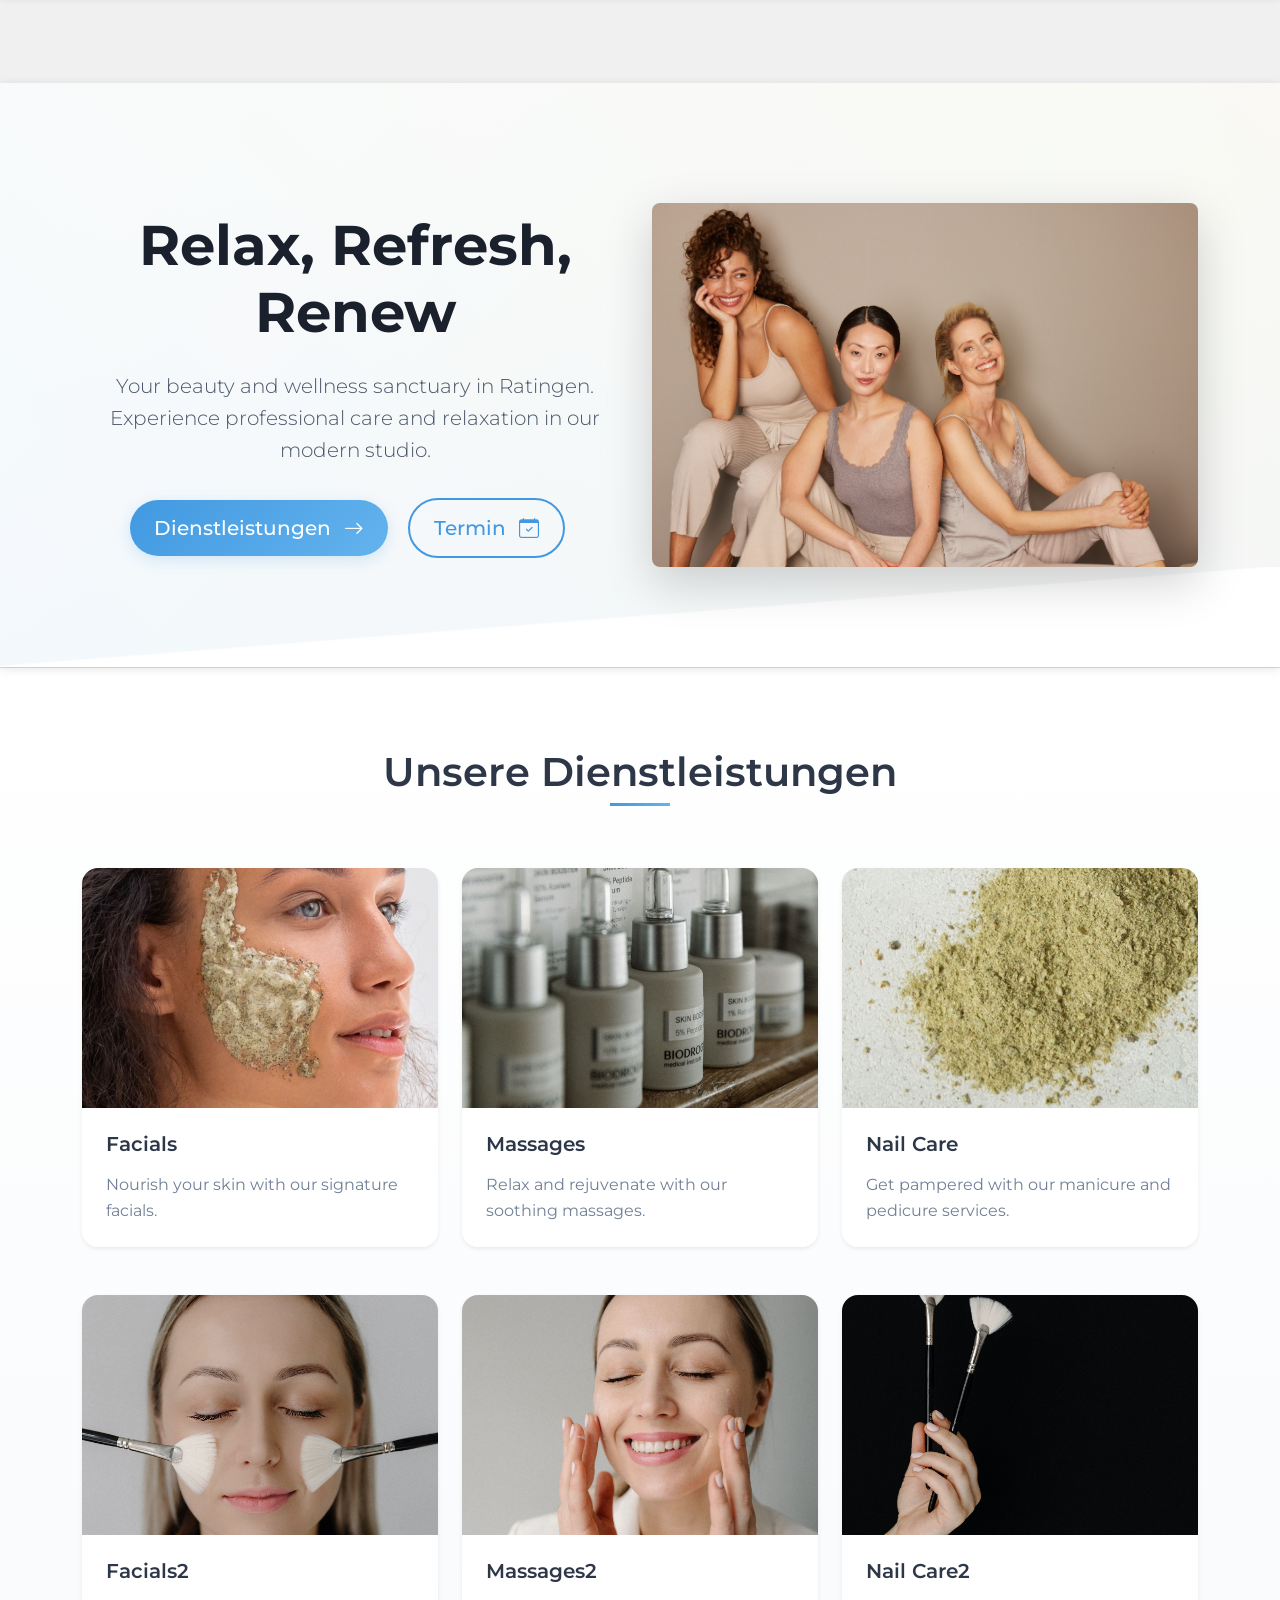
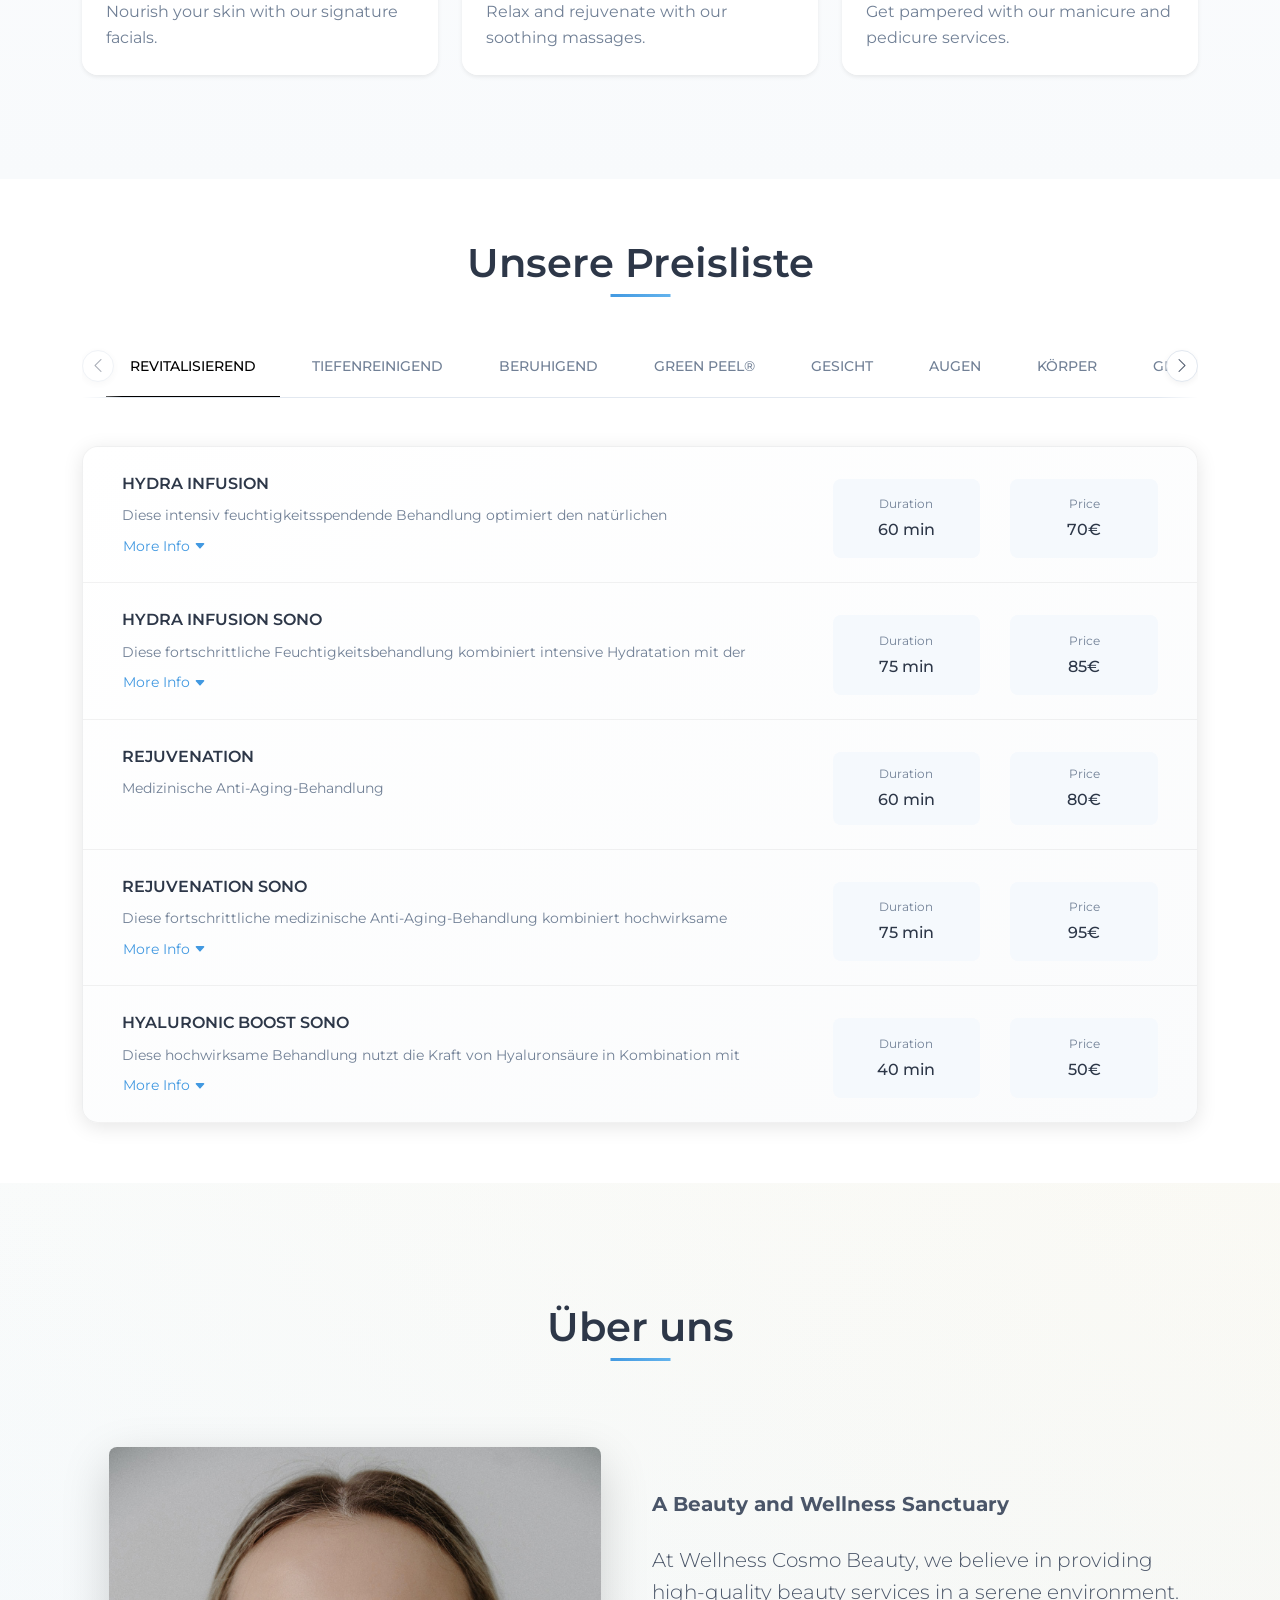
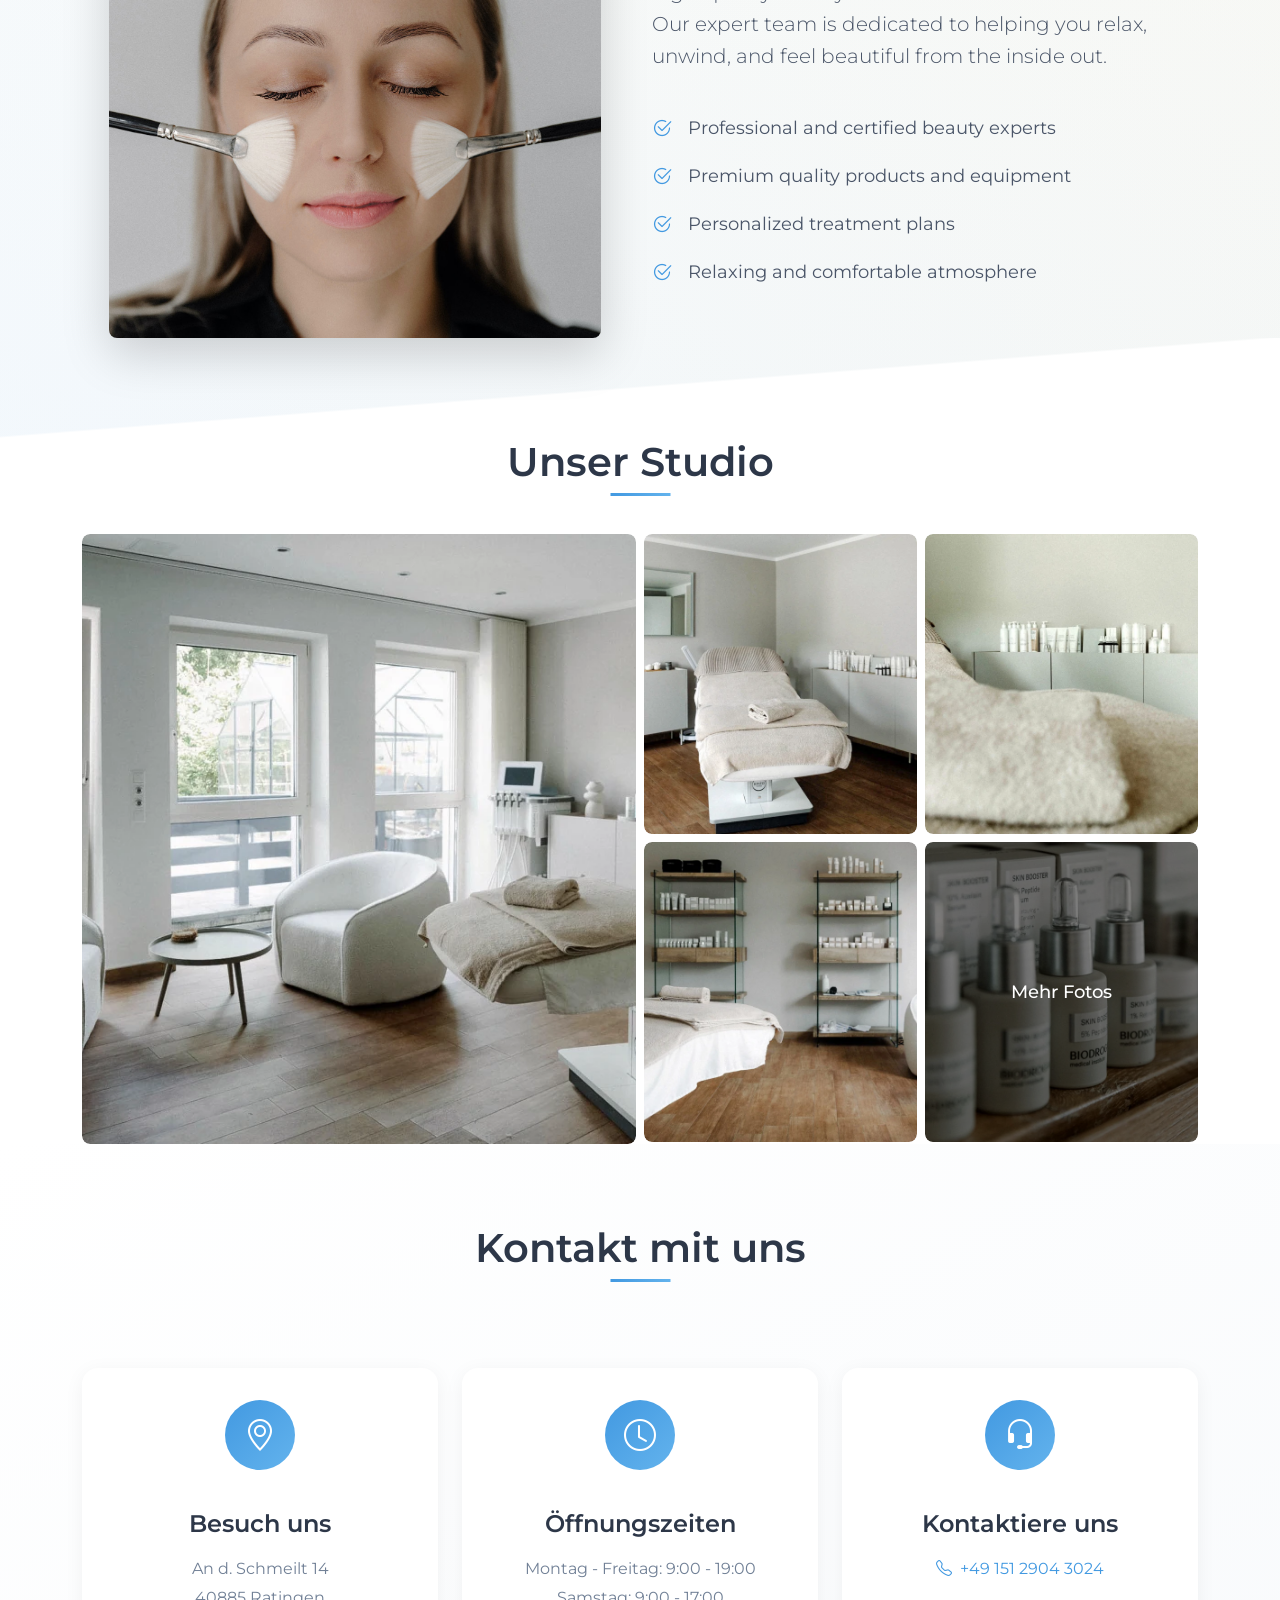
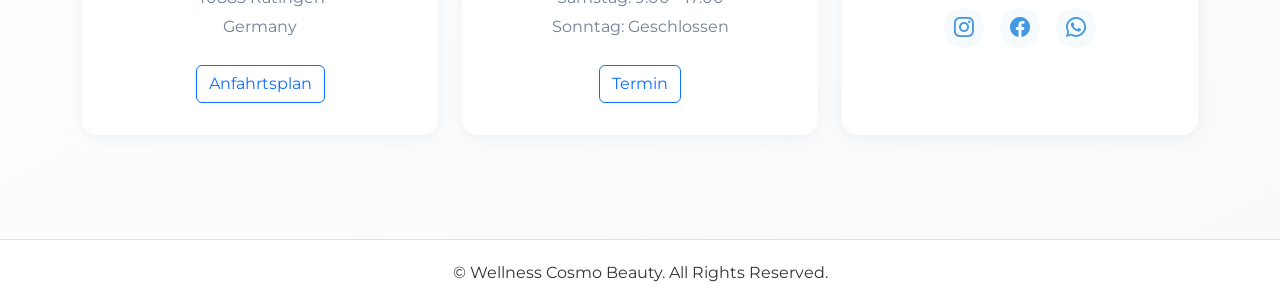
==== index.html @ b081fb8c "German translation" ====
<!DOCTYPE html>
<html lang="en">
  <head>
    <meta charset="UTF-8" />
    <meta name="viewport" content="width=device-width, initial-scale=1.0" />
    <meta http-equiv="X-UA-Compatible" content="IE=edge" />
    <title>Beauty Studio</title>
    <!-- Bootstrap CSS -->
    <link
      href="https://cdn.jsdelivr.net/npm/bootstrap@5.3.0-alpha3/dist/css/bootstrap.min.css"
      rel="stylesheet"
    />
    <!-- Google Font (Montserrat) - Fix the URL encoding -->
    <link
      href="https://fonts.googleapis.com/css2?family=Montserrat:wght@400;600&display=swap"
      rel="stylesheet"
    />
    <!-- Custom Styles -->
    <link rel="stylesheet" href="css/styles.css" />
    <meta
      name="description"
      content="Your beauty and wellness sanctuary in Ratingen. Professional beauty services including facials, massages, and nail care."
    />
    <meta
      name="keywords"
      content="beauty salon, spa, wellness, Ratingen, facial treatments, massage"
    />
    <meta property="og:title" content="Wellness Cosmo Beauty" />
    <meta
      property="og:description"
      content="Your beauty and wellness sanctuary in Ratingen"
    />
    <meta property="og:image" content="images/IMG_6305.JPG" />
    <script type="application/ld+json">
      {
        "@context": "https://schema.org",
        "@type": "BeautySalon",
        "name": "Wellness Cosmo Beauty",
        "image": "images/IMG_6305.JPG",
        "address": {
          "@type": "PostalAddress",
          "streetAddress": "An d. Schmeilt 14",
          "addressLocality": "Ratingen",
          "postalCode": "40885",
          "addressCountry": "DE"
        },
        "openingHours": "Mo-Fr 09:00-19:00",
        "telephone": "+4915129043024"
      }
    </script>
    <link
      rel="stylesheet"
      href="https://cdn.jsdelivr.net/npm/bootstrap-icons@1.7.2/font/bootstrap-icons.css"
    />
    <!-- Add preload for critical resources -->
    <link
      rel="preload"
      href="https://fonts.googleapis.com/css2?family=Montserrat:wght@400;600&display=swap"
      as="style"
    />
    <link rel="preload" href="images/IMG_6305.JPG" as="image" />
    <!-- Add more comprehensive meta tags -->
    <meta name="robots" content="index, follow" />
    <meta name="author" content="Wellness Cosmo Beauty" />
    <link rel="canonical" href="https://your-domain.com" />
  </head>
  <body>
    <!-- Navbar -->
    <nav
      class="navbar navbar-expand-lg navbar-light bg-light"
      role="navigation"
      aria-label="Main navigation"
    >
      <!-- Add skip link for keyboard users -->
      <a href="#main-content" class="visually-hidden-focusable">
        Skip to main content
      </a>
      <div class="container">
        <a class="navbar-brand" href="#">
          <img
            src="images/IMG_6305.JPG"
            alt="cosmo-beauty-logo"
            class="img-fluid"
            style="height: 50px; object-fit: contain"
          />
        </a>
        <button
          class="navbar-toggler"
          type="button"
          data-bs-toggle="collapse"
          data-bs-target="#navbarNav"
          aria-controls="navbarNav"
          aria-expanded="false"
          aria-label="Toggle navigation"
        >
          <span class="navbar-toggler-icon"></span>
        </button>
        <div class="collapse navbar-collapse" id="navbarNav">
          <ul class="navbar-nav ms-auto">
            <li class="nav-item">
              <a class="nav-link" href="#services">Dienstleistungen</a>
            </li>
            <li class="nav-item">
              <a class="nav-link" href="#pricelist">Preisliste</a>
            </li>
            <li class="nav-item">
              <a class="nav-link" href="#about">Über uns</a>
            </li>
            <li class="nav-item">
              <a class="nav-link" href="#contact">Kontakt</a>
            </li>
            <li class="nav-item">
              <a
                class="nav-link btn btn-primary text-white px-3 ms-2"
                href="https://www.planity.com/de-DE/wellness-cosmo-beauty-40885-ratingen"
                target="_blank"
                rel="noopener noreferrer"
              >
                Termin vereinbaren
              </a>
            </li>
          </ul>
        </div>
      </div>
    </nav>

    <!-- Hero Section -->
    <header class="hero-section">
      <div class="container">
        <div class="row align-items-center">
          <div class="col-lg-6 hero-content">
            <h1 class="display-4 fw-bold mb-4">Relax, Refresh, Renew</h1>
            <p class="lead mb-4">
              Your beauty and wellness sanctuary in Ratingen. Experience
              professional care and relaxation in our modern studio.
            </p>
            <div class="hero-buttons">
              <a
                href="#services"
                class="btn btn-primary btn-lg me-3 mb-2 mb-md-0"
              >
                Dienstleistungen
                <i class="bi bi-arrow-right ms-2"></i>
              </a>
              <a
                href="https://www.planity.com/de-DE/wellness-cosmo-beauty-40885-ratingen"
                target="_blank"
                class="btn btn-outline-primary btn-lg me-3"
              >
                Termin
                <i class="bi bi-calendar-check ms-2"></i>
              </a>
            </div>
          </div>
          <div class="col-lg-6 hero-image">
            <img
              src="images/IMG_4405.jpeg"
              alt="Beauty Studio Welcome"
              class="img-fluid rounded-3 shadow-lg"
              loading="lazy"
            />
          </div>
        </div>
      </div>
      <div class="hero-shape"></div>
    </header>
    <hr style="padding: 0; margin: 0; opacity: 0.1" />

    <!-- Services Section -->
    <section id="services" class="services bg-white">
      <div class="container">
        <h2 class="text-center">Unsere Dienstleistungen</h2>
        <div class="row mt-4">
          <div class="col-lg-4 col-md-6 mb-4">
            <div class="card shadow-sm">
              <img
                src="images/IMG_4409.jpeg"
                class="card-img-top"
                alt="Facials"
              />
              <div class="card-body">
                <h5 class="card-title">Facials</h5>
                <p class="card-text">
                  Nourish your skin with our signature facials.
                </p>
              </div>
            </div>
          </div>
          <div class="col-lg-4 col-md-6 mb-4">
            <div class="card shadow-sm">
              <img
                src="images/WEB_CB_14.jpg"
                class="card-img-top"
                alt="Massages"
              />
              <div class="card-body">
                <h5 class="card-title">Massages</h5>
                <p class="card-text">
                  Relax and rejuvenate with our soothing massages.
                </p>
              </div>
            </div>
          </div>
          <div class="col-lg-4 col-md-6 mb-4">
            <div class="card shadow-sm">
              <img
                src="images/IMG_4406.jpeg"
                class="card-img-top"
                alt="Nail Care"
              />
              <div class="card-body">
                <h5 class="card-title">Nail Care</h5>
                <p class="card-text">
                  Get pampered with our manicure and pedicure services.
                </p>
              </div>
            </div>
          </div>
        </div>
        <div class="row mt-4">
          <div class="col-lg-4 col-md-6 mb-4">
            <div class="card shadow-sm">
              <img
                src="images/image_123650291-1.JPG"
                class="card-img-top"
                alt="Facials2"
              />
              <div class="card-body">
                <h5 class="card-title">Facials2</h5>
                <p class="card-text">
                  Nourish your skin with our signature facials.
                </p>
              </div>
            </div>
          </div>
          <div class="col-lg-4 col-md-6 mb-4">
            <div class="card shadow-sm">
              <img
                src="images/IMG_4410.jpeg"
                class="card-img-top"
                alt="Massages2"
              />
              <div class="card-body">
                <h5 class="card-title">Massages2</h5>
                <p class="card-text">
                  Relax and rejuvenate with our soothing massages.
                </p>
              </div>
            </div>
          </div>
          <div class="col-lg-4 col-md-6 mb-4">
            <div class="card shadow-sm">
              <img
                src="images/image_123650291.JPG"
                class="card-img-top"
                alt="Nail Care2"
              />
              <div class="card-body">
                <h5 class="card-title">Nail Care2</h5>
                <p class="card-text">
                  Get pampered with our manicure and pedicure services.
                </p>
              </div>
            </div>
          </div>
        </div>
      </div>
    </section>

    <!-- Price List Section -->
    <section id="pricelist" class="bg-white">
      <div class="container">
        <h2 class="text-center">Unsere Preisliste</h2>

        <!-- Price List Navigation -->
        <div class="price-tabs-wrapper">
          <button
            class="tab-scroll-btn tab-scroll-left"
            aria-label="Scroll left"
          >
            <i class="bi bi-chevron-left"></i>
          </button>
          <ul class="nav nav-tabs price-tabs" role="tablist">
            <li class="nav-item" role="presentation">
              <button
                class="nav-link active"
                data-bs-toggle="tab"
                data-bs-target="#revitalisierend"
                type="button"
                role="tab"
              >
                REVITALISIEREND
              </button>
            </li>
            <li class="nav-item" role="presentation">
              <button
                class="nav-link"
                data-bs-toggle="tab"
                data-bs-target="#antiaging"
                type="button"
                role="tab"
              >
                TIEFENREINIGEND
              </button>
            </li>
            <li class="nav-item" role="presentation">
              <button
                class="nav-link"
                data-bs-toggle="tab"
                data-bs-target="#beruhigend"
                type="button"
                role="tab"
              >
                BERUHIGEND
              </button>
            </li>
            <li class="nav-item" role="presentation">
              <button
                class="nav-link"
                data-bs-toggle="tab"
                data-bs-target="#greenpeel"
                type="button"
                role="tab"
              >
                GREEN PEEL®
              </button>
            </li>
            <li class="nav-item" role="presentation">
              <button
                class="nav-link"
                data-bs-toggle="tab"
                data-bs-target="#gesicht"
                type="button"
                role="tab"
              >
                GESICHT
              </button>
            </li>
            <li class="nav-item" role="presentation">
              <button
                class="nav-link"
                data-bs-toggle="tab"
                data-bs-target="#augen"
                type="button"
                role="tab"
              >
                AUGEN
              </button>
            </li>
            <li class="nav-item" role="presentation">
              <button
                class="nav-link"
                data-bs-toggle="tab"
                data-bs-target="#koerper"
                type="button"
                role="tab"
              >
                KÖRPER
              </button>
            </li>
            <li class="nav-item" role="presentation">
              <button
                class="nav-link"
                data-bs-toggle="tab"
                data-bs-target="#glowhydra"
                type="button"
                role="tab"
              >
                GLOW HYDRA
              </button>
            </li>
          </ul>
          <button
            class="tab-scroll-btn tab-scroll-right"
            aria-label="Scroll right"
          >
            <i class="bi bi-chevron-right"></i>
          </button>
        </div>

        <!-- Tabs Content -->
        <div class="tab-content">
          <!-- REVITALISIEREND Tab -->
          <div
            class="tab-pane fade show active"
            id="revitalisierend"
            role="tabpanel"
          >
            <div class="price-list-container">
              <!-- Individual items -->
              <div class="price-list-item row">
                <!-- Hydra Infusion -->
                <div class="col-12 col-md-8">
                  <div>HYDRA INFUSION</div>
                  <small class="text-muted"
                    >Diese intensiv feuchtigkeitsspendende Behandlung optimiert
                    den natürlichen</small
                  >
                  <div class="mt-2">
                    <button
                      class="btn btn-link p-0 text-decoration-none d-flex align-items-center"
                      type="button"
                      data-bs-toggle="collapse"
                      data-bs-target="#hydraInfusion"
                      aria-expanded="false"
                      aria-controls="hydraInfusion"
                    >
                      More Info
                      <svg
                        class="ms-1 collapse-arrow"
                        width="12"
                        height="12"
                        viewBox="0 0 16 16"
                        fill="currentColor"
                      >
                        <path
                          d="M7.247 11.14 2.451 5.658C1.885 5.013 2.345 4 3.204 4h9.592a1 1 0 0 1 .753 1.659l-4.796 5.48a1 1 0 0 1-1.506 0z"
                        />
                      </svg>
                    </button>
                  </div>
                </div>
                <div class="col-6 col-md-2 mt-2">
                  <div class="info-box">
                    <div class="info-label">Duration</div>
                    <div class="info-value">60 min</div>
                  </div>
                </div>
                <div class="col-6 col-md-2 mt-2">
                  <div class="info-box">
                    <div class="info-label">Price</div>
                    <div class="info-value">70€</div>
                  </div>
                </div>
                <div class="collapse mt-2 col-12" id="hydraInfusion">
                  <small class="mb-0 px-3 text-muted"
                    >Diese intensiv feuchtigkeitsspendende Behandlung optimiert
                    den natürlichen Feuchtigkeitsgehalt der Haut und sorgt für
                    eine langanhaltende Hydration. Durch die Anwendung speziell
                    ausgewählter Wirkstoffe wird die Hautstruktur verbessert und
                    die Haut erhält ein frisches, pralles Aussehen. Ein
                    integrativer Bestandteil dieser Behandlung ist eine gezielte
                    Gesichtsmassage, die die Mikrozirkulation anregt, den
                    Lymphfluss fördert und die Haut aufnahmefähiger für die
                    pflegenden Inhaltsstoffe macht. Das Ergebnis ist eine
                    sichtbar erfrischte, elastische und tief genährte
                    Haut.</small
                  >
                </div>
              </div>

              <!-- # This is one row -->
              <div class="price-list-item row">
                <div class="col-12 col-md-8">
                  <div>HYDRA INFUSION SONO</div>
                  <small class="text-muted"
                    >Diese fortschrittliche Feuchtigkeitsbehandlung kombiniert
                    intensive Hydratation mit der
                  </small>
                  <div class="mt-2">
                    <button
                      class="btn btn-link p-0 text-decoration-none d-flex align-items-center"
                      type="button"
                      data-bs-toggle="collapse"
                      data-bs-target="#hydraInfusionSono"
                      aria-expanded="false"
                      aria-controls="hydraInfusionSono"
                    >
                      More Info
                      <svg
                        class="ms-1 collapse-arrow"
                        width="12"
                        height="12"
                        viewBox="0 0 16 16"
                        fill="currentColor"
                      >
                        <path
                          d="M7.247 11.14 2.451 5.658C1.885 5.013 2.345 4 3.204 4h9.592a1 1 0 0 1 .753 1.659l-4.796 5.48a1 1 0 0 1-1.506 0z"
                        />
                      </svg>
                    </button>
                  </div>
                </div>
                <div class="col-6 col-md-2 mt-2">
                  <div class="info-box">
                    <div class="info-label">Duration</div>
                    <div class="info-value">75 min</div>
                  </div>
                </div>
                <div class="col-6 col-md-2 mt-2">
                  <div class="info-box">
                    <div class="info-label">Price</div>
                    <div class="info-value">85€</div>
                  </div>
                </div>
                <div class="collapse mt-2 col-12" id="hydraInfusionSono">
                  <small class="mb-0 px-3 text-muted"
                    >Diese fortschrittliche Feuchtigkeitsbehandlung kombiniert
                    intensive Hydratation mit der modernen
                    Ultraschalltechnologie. Der Ultraschall ermöglicht das
                    tiefenwirksame Einschleusen feuchtigkeitsspendender
                    Inhaltsstoffe und fördert gleichzeitig die Zellregeneration.
                    Die Haut wird sichtbar straffer und elastischer, was einen
                    natürlichen Lifting-Effekt erzielt. Eine entspannende
                    Gesichtsmassage steigert die Durchblutung und den
                    Lymphfluss, wodurch die Haut optimal auf die pflegenden
                    Substanzen vorbereitet wird. Das Ergebnis ist eine
                    revitalisierte, pralle und intensiv hydratisierte Haut, die
                    sich glatter und frischer anfühlt.
                  </small>
                </div>
              </div>
              <!-- # This is one row -->
              <div class="price-list-item row">
                <div class="col-12 col-md-8">
                  <div>REJUVENATION</div>
                  <small class="text-muted"
                    >Medizinische Anti-Aging-Behandlung
                  </small>
                </div>
                <div class="col-6 col-md-2 mt-2">
                  <div class="info-box">
                    <div class="info-label">Duration</div>
                    <div class="info-value">60 min</div>
                  </div>
                </div>
                <div class="col-6 col-md-2 mt-2">
                  <div class="info-box">
                    <div class="info-label">Price</div>
                    <div class="info-value">80€</div>
                  </div>
                </div>
                <div
                  class="collapse mt-2 col-12"
                  id="biodrogaBioschienceGold"
                ></div>
              </div>

              <!-- # This is one row -->
              <div class="price-list-item row">
                <div class="col-12 col-md-8">
                  <div>REJUVENATION SONO</div>
                  <small class="text-muted"
                    >Diese fortschrittliche medizinische Anti-Aging-Behandlung
                    kombiniert hochwirksame
                  </small>
                  <div class="mt-2">
                    <button
                      class="btn btn-link p-0 text-decoration-none d-flex align-items-center"
                      type="button"
                      data-bs-toggle="collapse"
                      data-bs-target="#rejuvenationSono"
                      aria-expanded="false"
                      aria-controls="rejuvenationSono"
                    >
                      More Info
                      <svg
                        class="ms-1 collapse-arrow"
                        width="12"
                        height="12"
                        viewBox="0 0 16 16"
                        fill="currentColor"
                      >
                        <path
                          d="M7.247 11.14 2.451 5.658C1.885 5.013 2.345 4 3.204 4h9.592a1 1 0 0 1 .753 1.659l-4.796 5.48a1 1 0 0 1-1.506 0z"
                        />
                      </svg>
                    </button>
                  </div>
                </div>
                <div class="col-6 col-md-2 mt-2">
                  <div class="info-box">
                    <div class="info-label">Duration</div>
                    <div class="info-value">75 min</div>
                  </div>
                </div>
                <div class="col-6 col-md-2 mt-2">
                  <div class="info-box">
                    <div class="info-label">Price</div>
                    <div class="info-value">95€</div>
                  </div>
                </div>
                <div class="collapse mt-2 col-12" id="rejuvenationSono">
                  <small class="mb-0 px-3 text-muted"
                    >Diese fortschrittliche medizinische Anti-Aging-Behandlung
                    kombiniert hochwirksame Wirkstoffe mit der
                    Ultraschalltechnologie, um die sichtbaren Anzeichen der
                    Hautalterung effektiv zu verlangsamen und zu korrigieren.
                    Der Ultraschall verstärkt die Aufnahme der aktiven
                    Inhaltsstoffe und fördert die tiefenwirksame Regeneration
                    der Haut. Durch die Anregung der Kollagen- und Elastin
                    Produktion wird die Hautstruktur nachhaltig gestärkt, feine
                    Linien und Falten werden sichtbar reduziert. Die Haut
                    erscheint straffer, elastischer und verjüngt. Ideal für die
                    Behandlung der ersten Alterserscheinungen und zur Prävention
                    weiterer Hautveränderungen.
                  </small>
                </div>
              </div>

              <!-- # This is one row -->
              <div class="price-list-item row">
                <div class="col-12 col-md-8">
                  <div>HYALURONIC BOOST SONO</div>
                  <small class="text-muted"
                    >Diese hochwirksame Behandlung nutzt die Kraft von
                    Hyaluronsäure in Kombination mit
                  </small>
                  <div class="mt-2">
                    <button
                      class="btn btn-link p-0 text-decoration-none d-flex align-items-center"
                      type="button"
                      data-bs-toggle="collapse"
                      data-bs-target="#hyaluronicBoostSono"
                      aria-expanded="false"
                      aria-controls="hyaluronicBoostSono"
                    >
                      More Info
                      <svg
                        class="ms-1 collapse-arrow"
                        width="12"
                        height="12"
                        viewBox="0 0 16 16"
                        fill="currentColor"
                      >
                        <path
                          d="M7.247 11.14 2.451 5.658C1.885 5.013 2.345 4 3.204 4h9.592a1 1 0 0 1 .753 1.659l-4.796 5.48a1 1 0 0 1-1.506 0z"
                        />
                      </svg>
                    </button>
                  </div>
                </div>
                <div class="col-6 col-md-2 mt-2">
                  <div class="info-box">
                    <div class="info-label">Duration</div>
                    <div class="info-value">40 min</div>
                  </div>
                </div>
                <div class="col-6 col-md-2 mt-2">
                  <div class="info-box">
                    <div class="info-label">Price</div>
                    <div class="info-value">50€</div>
                  </div>
                </div>
                <div class="collapse mt-2 col-12" id="hyaluronicBoostSono">
                  <small class="mb-0 px-3 text-muted"
                    >Diese hochwirksame Behandlung nutzt die Kraft von
                    Hyaluronsäure in Kombination mit Ultraschalltechnologie, um
                    der Haut sofort intensive Feuchtigkeit zu verleihen. Durch
                    den Ultraschall wird die Hyaluronsäure tief in die Haut
                    eingeschleust, was eine optimale Hydration gewährleistet und
                    die Hautstruktur merklich verbessert. Die Haut erhält ein
                    frisches, pralles Aussehen und fühlt sich sofort glatter und
                    geschmeidiger an. Diese Express-Behandlung eignet sich ideal
                    für eine schnelle Auffrischung der Haut vor besonderen
                    Anlässen oder zur regelmäßigen Feuchtigkeitsversorgung, um
                    Trockenheit und Dehydrierung zu vermeiden.
                  </small>
                </div>
              </div>
            </div>
          </div>

          <!-- ANTI-AGING Tab -->
          <div class="tab-pane fade" id="antiaging" role="tabpanel">
            <div class="price-list-container">
              <!-- Individual items -->
              <div class="price-list-item row">
                <div class="col-12 col-md-8">
                  <div>CLEANSE & REFRESH</div>
                  <small class="text-muted"
                    >Diese ganzheitliche Behandlung kombiniert Tiefenreinigung,
                    sanfte Erneuerung und
                  </small>
                  <div class="mt-2">
                    <button
                      class="btn btn-link p-0 text-decoration-none d-flex align-items-center"
                      type="button"
                      data-bs-toggle="collapse"
                      data-bs-target="#cleanseRefresh"
                      aria-expanded="false"
                      aria-controls="cleanseRefresh"
                    >
                      More Info
                      <svg
                        class="ms-1 collapse-arrow"
                        width="12"
                        height="12"
                        viewBox="0 0 16 16"
                        fill="currentColor"
                      >
                        <path
                          d="M7.247 11.14 2.451 5.658C1.885 5.013 2.345 4 3.204 4h9.592a1 1 0 0 1 .753 1.659l-4.796 5.48a1 1 0 0 1-1.506 0z"
                        />
                      </svg>
                    </button>
                  </div>
                </div>
                <div class="col-6 col-md-2 mt-2">
                  <div class="info-box">
                    <div class="info-label">Duration</div>
                    <div class="info-value">60 min</div>
                  </div>
                </div>
                <div class="col-6 col-md-2 mt-2">
                  <div class="info-box">
                    <div class="info-label">Price</div>
                    <div class="info-value">70€</div>
                  </div>
                </div>
                <div class="collapse mt-2 col-12" id="cleanseRefresh">
                  <small class="mb-0 px-3 text-muted"
                    >Diese ganzheitliche Behandlung kombiniert Tiefenreinigung,
                    sanfte Erneuerung und intensive Pflege für ein klares,
                    strahlendes Hautbild. Nach der gründlichen Reinigung und
                    einem Peeling werden Unreinheiten gezielt entfernt. Eine
                    stimulierende Massage fördert die Durchblutung und
                    verbessert die Hautelastizität. Abschließend versorgt eine
                    regenerierende Maske die Haut mit essenziellen Nährstoffen,
                    beruhigt und schenkt neue Frische.</small
                  >
                </div>
              </div>

              <!-- # This is one row -->
              <div class="price-list-item row">
                <div class="col-12 col-md-8">
                  <div>CLEANSE & REFRESH SONO</div>
                  <small class="text-muted"
                    >Diese ganzheitliche Behandlung kombiniert Tiefenreinigung,
                    sanfte Erneuerung und
                  </small>
                  <div class="mt-2">
                    <button
                      class="btn btn-link p-0 text-decoration-none d-flex align-items-center"
                      type="button"
                      data-bs-toggle="collapse"
                      data-bs-target="#cleanseRefreshSono"
                      aria-expanded="false"
                      aria-controls="cleanseRefreshSono"
                    >
                      More Info
                      <svg
                        class="ms-1 collapse-arrow"
                        width="12"
                        height="12"
                        viewBox="0 0 16 16"
                        fill="currentColor"
                      >
                        <path
                          d="M7.247 11.14 2.451 5.658C1.885 5.013 2.345 4 3.204 4h9.592a1 1 0 0 1 .753 1.659l-4.796 5.48a1 1 0 0 1-1.506 0z"
                        />
                      </svg>
                    </button>
                  </div>
                </div>
                <div class="col-6 col-md-2 mt-2">
                  <div class="info-box">
                    <div class="info-label">Duration</div>
                    <div class="info-value">75 min</div>
                  </div>
                </div>
                <div class="col-6 col-md-2 mt-2">
                  <div class="info-box">
                    <div class="info-label">Price</div>
                    <div class="info-value">85€</div>
                  </div>
                </div>
                <div class="collapse mt-2 col-12" id="cleanseRefreshSono">
                  <small class="mb-0 px-3 text-muted"
                    >Diese ganzheitliche Behandlung kombiniert Tiefenreinigung,
                    sanfte Erneuerung und intensive Pflege für ein klares,
                    strahlendes Hautbild. Nach der gründlichen Reinigung und
                    einem Peeling werden Unreinheiten gezielt entfernt. Eine
                    stimulierende Massage fördert die Durchblutung und
                    verbessert die Hautelastizität. Abschließend versorgt eine
                    regenerierende Maske die Haut mit essenziellen Nährstoffen,
                    beruhigt und schenkt neue Frische. Der Ultraschall fördert
                    die Tiefenaufnahme aktiver Wirkstoffe, verbessert die
                    Zellregeneration und steigert die Hautelastizität.
                  </small>
                </div>
              </div>

              <!-- # This is one row -->
              <div class="price-list-item row">
                <div class="col-12 col-md-8">
                  <div>
                    CLEANSE & ENERGISE Tiefenreinigung und Elektrotherapie
                  </div>
                  <small class="text-muted"
                    >Diese fortschrittliche Behandlung kombiniert eine
                    gründliche Tiefenreinigung mit der
                  </small>
                  <div class="mt-2">
                    <button
                      class="btn btn-link p-0 text-decoration-none d-flex align-items-center"
                      type="button"
                      data-bs-toggle="collapse"
                      data-bs-target="#cleanseRefreshSono"
                      aria-expanded="false"
                      aria-controls="cleanseRefreshSono"
                    >
                      More Info
                      <svg
                        class="ms-1 collapse-arrow"
                        width="12"
                        height="12"
                        viewBox="0 0 16 16"
                        fill="currentColor"
                      >
                        <path
                          d="M7.247 11.14 2.451 5.658C1.885 5.013 2.345 4 3.204 4h9.592a1 1 0 0 1 .753 1.659l-4.796 5.48a1 1 0 0 1-1.506 0z"
                        />
                      </svg>
                    </button>
                  </div>
                </div>
                <div class="col-6 col-md-2 mt-2">
                  <div class="info-box">
                    <div class="info-label">Duration</div>
                    <div class="info-value">75 min</div>
                  </div>
                </div>
                <div class="col-6 col-md-2 mt-2">
                  <div class="info-box">
                    <div class="info-label">Price</div>
                    <div class="info-value">85€</div>
                  </div>
                </div>
                <div class="collapse mt-2 col-12" id="cleanseRefreshSono">
                  <small class="mb-0 px-3 text-muted"
                    >Diese fortschrittliche Behandlung kombiniert eine
                    gründliche Tiefenreinigung mit der regenerierenden Kraft von
                    Elektrotherapie. Die sanfte Reinigung entfernt Unreinheiten,
                    während die Elektrotherapie die Haut stimuliert,
                    Entzündungen reduziert, die Durchblutung fördert und die
                    Talgproduktion reguliert. Ideal zur Bekämpfung von Akne, zur
                    Verfeinerung der Poren und zur Verbesserung des Hautbildes.
                  </small>
                </div>
              </div>

              <!-- # This is one row -->
              <div class="price-list-item row">
                <div class="col-12 col-md-8">
                  <div>TEENAGER SKIN CARE U18</div>
                </div>
                <div class="col-6 col-md-2 mt-2">
                  <div class="info-box">
                    <div class="info-label">Duration</div>
                    <div class="info-value">50 min</div>
                  </div>
                </div>
                <div class="col-6 col-md-2 mt-2">
                  <div class="info-box">
                    <div class="info-label">Price</div>
                    <div class="info-value">50€</div>
                  </div>
                </div>
              </div>
            </div>
          </div>

          <!-- BERUHIGEND Tab -->
          <div class="tab-pane fade" id="beruhigend" role="tabpanel">
            <div class="price-list-container">
              <!-- Individual items -->
              <div class="price-list-item row">
                <div class="col-12 col-md-8">
                  <div>SOOTHING TOUCH</div>
                  <small class="text-muted"
                    >Tiefenberuhigung und Schutz für zarte Haut</small
                  >
                  <div class="mt-2">
                    <button
                      class="btn btn-link p-0 text-decoration-none d-flex align-items-center"
                      type="button"
                      data-bs-toggle="collapse"
                      data-bs-target="#soothingTouch"
                      aria-expanded="false"
                      aria-controls="soothingTouch"
                    >
                      More Info
                      <svg
                        class="ms-1 collapse-arrow"
                        width="12"
                        height="12"
                        viewBox="0 0 16 16"
                        fill="currentColor"
                      >
                        <path
                          d="M7.247 11.14 2.451 5.658C1.885 5.013 2.345 4 3.204 4h9.592a1 1 0 0 1 .753 1.659l-4.796 5.48a1 1 0 0 1-1.506 0z"
                        ></path>
                      </svg>
                    </button>
                  </div>
                </div>
                <div class="col-6 col-md-2 mt-2">
                  <div class="info-box">
                    <div class="info-label">Duration</div>
                    <div class="info-value">60 min</div>
                  </div>
                </div>
                <div class="col-6 col-md-2 mt-2">
                  <div class="info-box">
                    <div class="info-label">Price</div>
                    <div class="info-value">75€</div>
                  </div>
                </div>
                <div class="collapse mt-2 col-12" id="soothingTouch">
                  <small class="mb-0 px-3 text-muted"
                    >Diese sanfte Behandlung wurde speziell für empfindliche,
                    gereizte oder zu Rötungen neigende Haut entwickelt. Durch
                    schonende Reinigung und reizlindernde Wirkstoffe wird die
                    Haut reduzieren Rötungen, lindern Irritationen und spenden
                    intensive Feuchtigkeit. Eine entspannende Massage und eine
                    Maske runden die Behandlung ab und sorgen für ein angenehm
                    entspanntes, ausgeglichenes Hautgefühl.
                  </small>
                </div>
              </div>

              <!-- # This is one row -->
              <div class="price-list-item row">
                <div class="col-12 col-md-8">
                  <div>SOOTHING TOUCH SONO</div>
                  <small class="text-muted"
                    >Diese speziell entwickelte Behandlung wirkt gezielt gegen
                    Rötungen und Gefäßinstabilität
                  </small>
                  <div class="mt-2">
                    <button
                      class="btn btn-link p-0 text-decoration-none d-flex align-items-center"
                      type="button"
                      data-bs-toggle="collapse"
                      data-bs-target="#soothingTouchSono"
                      aria-expanded="false"
                      aria-controls="soothingTouchSono"
                    >
                      More Info
                      <svg
                        class="ms-1 collapse-arrow"
                        width="12"
                        height="12"
                        viewBox="0 0 16 16"
                        fill="currentColor"
                      >
                        <path
                          d="M7.247 11.14 2.451 5.658C1.885 5.013 2.345 4 3.204 4h9.592a1 1 0 0 1 .753 1.659l-4.796 5.48a1 1 0 0 1-1.506 0z"
                        ></path>
                      </svg>
                    </button>
                  </div>
                </div>
                <div class="col-6 col-md-2 mt-2">
                  <div class="info-box">
                    <div class="info-label">Duration</div>
                    <div class="info-value">75 min</div>
                  </div>
                </div>
                <div class="col-6 col-md-2 mt-2">
                  <div class="info-box">
                    <div class="info-label">Price</div>
                    <div class="info-value">90€</div>
                  </div>
                </div>
                <div class="collapse mt-2 col-12" id="soothingTouchSono">
                  <small class="mb-0 px-3 text-muted"
                    >Diese speziell entwickelte Behandlung wirkt gezielt gegen
                    Rötungen und Gefäßinstabilität bei Couperose und Rosazea.
                    Beruhigende Wirkstoffe lindern Irritationen, stärken die
                    Hautbarriere und reduzieren das Erscheinungsbild von
                    Rötungen. Eine kühlende Maske und eine sanfte Massage
                    fördern die Hautberuhigung, während entzündungshemmende
                    Pflegeprodukte für ein ausgeglichenes, entspanntes
                    Hautgefühl sorgen. Ideal für empfindliche Haut, die zu
                    erweiterten Äderchen und Reizungen neigt.
                  </small>
                </div>
              </div>

              <!-- # This is one row -->
              <div class="price-list-item row">
                <div class="col-12 col-md-8">
                  <div>ROSACEA / COUPEROSE RELIEF</div>
                  <small class="text-muted"
                    >Diese speziell entwickelte Behandlung wirkt gezielt gegen
                    Rötungen und Gefäßinstabilität
                  </small>
                  <div class="mt-2">
                    <button
                      class="btn btn-link p-0 text-decoration-none d-flex align-items-center"
                      type="button"
                      data-bs-toggle="collapse"
                      data-bs-target="#rosaceaCouperoseRelief"
                      aria-expanded="false"
                      aria-controls="rosaceaCouperoseRelief"
                    >
                      More Info
                      <svg
                        class="ms-1 collapse-arrow"
                        width="12"
                        height="12"
                        viewBox="0 0 16 16"
                        fill="currentColor"
                      >
                        <path
                          d="M7.247 11.14 2.451 5.658C1.885 5.013 2.345 4 3.204 4h9.592a1 1 0 0 1 .753 1.659l-4.796 5.48a1 1 0 0 1-1.506 0z"
                        ></path>
                      </svg>
                    </button>
                  </div>
                </div>
                <div class="col-6 col-md-2 mt-2">
                  <div class="info-box">
                    <div class="info-label">Duration</div>
                    <div class="info-value">60 min</div>
                  </div>
                </div>
                <div class="col-6 col-md-2 mt-2">
                  <div class="info-box">
                    <div class="info-label">Price</div>
                    <div class="info-value">75€</div>
                  </div>
                </div>
                <div class="collapse mt-2 col-12" id="rosaceaCouperoseRelief">
                  <small class="mb-0 px-3 text-muted"
                    >Diese speziell entwickelte Behandlung wirkt gezielt gegen
                    Rötungen und Gefäßinstabilität bei Couperose und Rosazea.
                    Beruhigende Wirkstoffe lindern Irritationen, stärken die
                    Hautbarriere und reduzieren das Erscheinungsbild von
                    Rötungen. Eine kühlende Maske und eine sanfte Massage
                    fördern die Hautberuhigung, während entzündungshemmende
                    Pflegeprodukte für ein ausgeglichenes, entspanntes
                    Hautgefühl sorgen. Ideal für empfindliche Haut, die zu
                    erweiterten Äderchen und Reizungen neigt.
                  </small>
                </div>
              </div>
              <!-- # This is one row -->
              <div class="price-list-item row">
                <div class="col-12 col-md-8">
                  <div>ROSACEA / COUPEROSE RELIEF SONO</div>
                  <small class="text-muted"
                    >Diese fortschrittliche Behandlung kombiniert sanfte Pflege
                    mit der regenerierenden Kraft des
                  </small>
                  <div class="mt-2">
                    <button
                      class="btn btn-link p-0 text-decoration-none d-flex align-items-center"
                      type="button"
                      data-bs-toggle="collapse"
                      data-bs-target="#RosaceaCouperoseReliefSono"
                      aria-expanded="false"
                      aria-controls="RosaceaCouperoseReliefSono"
                    >
                      More Info
                      <svg
                        class="ms-1 collapse-arrow"
                        width="12"
                        height="12"
                        viewBox="0 0 16 16"
                        fill="currentColor"
                      >
                        <path
                          d="M7.247 11.14 2.451 5.658C1.885 5.013 2.345 4 3.204 4h9.592a1 1 0 0 1 .753 1.659l-4.796 5.48a1 1 0 0 1-1.506 0z"
                        ></path>
                      </svg>
                    </button>
                  </div>
                </div>
                <div class="col-6 col-md-2 mt-2">
                  <div class="info-box">
                    <div class="info-label">Duration</div>
                    <div class="info-value">75 min</div>
                  </div>
                </div>
                <div class="col-6 col-md-2 mt-2">
                  <div class="info-box">
                    <div class="info-label">Price</div>
                    <div class="info-value">90€</div>
                  </div>
                </div>
                <div
                  class="collapse mt-2 col-12"
                  id="RosaceaCouperoseReliefSono"
                >
                  <small class="mb-0 px-3 text-muted">
                    Diese fortschrittliche Behandlung kombiniert sanfte Pflege
                    mit der regenerierenden Kraft des Ultraschalls. Die
                    hochfrequenten Schallwellen ermöglichen das tiefe Eindringen
                    beruhigender Wirkstoffe in das Gewebe, stärken die
                    Hautstruktur und fördern die Zellregeneration. Speziell
                    abgestimmte Wirkstoffe reduzieren Rötungen, beruhigen
                    empfindliche Haut und unterstützen die Gefäßstabilität. Eine
                    kühlende Maske und eine schonende Massage sorgen für
                    zusätzliche Entspannung und ein ausgeglichenes Hautbild.
                    Perfekt für Haut mit Rosazea oder Couperose, die intensive
                    Pflege und Stärkung benötigt.
                  </small>
                </div>
              </div>
            </div>
          </div>

          <!-- GREEN PEEL® Tab -->
          <div class="tab-pane fade" id="greenpeel" role="tabpanel">
            <div class="price-list-container">
              <!-- Individual items -->
              <div class="price-list-item row">
                <div class="col-12 col-md-8">
                  <div>
                    Dr. Schrammek GREEN PEEL® Kräuterschälkur CLASSIC inkl. HOME
                    CARE SET
                  </div>
                  <small class="text-muted"
                    >Notwendiger kostenloser Abschlusstermin nach einer GREEN
                    PEEL® Kräuterschälkur Classic
                  </small>
                  <div class="mt-2">
                    <button
                      class="btn btn-link p-0 text-decoration-none d-flex align-items-center"
                      type="button"
                      data-bs-toggle="collapse"
                      data-bs-target="#greenPeelKrauter"
                      aria-expanded="false"
                      aria-controls="greenPeelKrauter"
                    >
                      More Info
                      <svg
                        class="ms-1 collapse-arrow"
                        width="12"
                        height="12"
                        viewBox="0 0 16 16"
                        fill="currentColor"
                      >
                        <path
                          d="M7.247 11.14 2.451 5.658C1.885 5.013 2.345 4 3.204 4h9.592a1 1 0 0 1 .753 1.659l-4.796 5.48a1 1 0 0 1-1.506 0z"
                        ></path>
                      </svg>
                    </button>
                  </div>
                </div>
                <div class="col-6 col-md-2 mt-2">
                  <div class="info-box">
                    <div class="info-label">Duration</div>
                    <div class="info-value">60 min</div>
                  </div>
                </div>
                <div class="col-6 col-md-2 mt-2">
                  <div class="info-box">
                    <div class="info-label">Price</div>
                    <div class="info-value">245€</div>
                  </div>
                </div>
                <div class="collapse mt-2 col-12" id="greenPeelKrauter">
                  <small class="mb-0 px-3 text-muted"
                    >Notwendiger kostenloser Abschlusstermin nach einer GREEN
                    PEEL® Kräuterschälkur Classic (muss 5 Tage nach der
                    Hauptbehandlung erfolgen). Während der Behandlung werden die
                    letzten abgestorbenen Hautschuppen entfernt. Anschließend
                    wird die besonders aufnahmefähige Haut mit wertvollen
                    Wirkstoffen versorgt. Behandlung zur Regeneration und
                    Erneuerung der Haut in 5 Tagen – mit Schälung. Nach einer
                    gründlichen Hautanalyse wird das Kräuterschälkur mit
                    natürlichen Partikeln in die Haut einmassiert. Die
                    Durchblutung wird gefördert, die Sauerstoff- und
                    Nährstoffversorgung verbessert und die Hauterneuerung
                    angeregt. Die Wirkung tritt nach 2–5 Tagen ein, abhängig von
                    der Hautstruktur und dem individuellen Schälprozess. Während
                    dieser Zeit wird die behandelte Haut zu Hause mit speziellen
                    Dr. Schrammek Pflegeprodukten weiter gepflegt. Fünf Tage
                    nach der Behandlung führt die Kosmetikerin eine
                    Beauty-Finish-Behandlung durch, um die aufnahmefähige Haut
                    mit wertvollen Wirkstoffen zu versorgen.
                  </small>
                </div>
              </div>

              <!-- # This is one row -->
              <div class="price-list-item row">
                <div class="col-12 col-md-8">
                  <div>
                    Dr. Schrammek GREEN PEEL® Energy inkl. HOME CARE SET
                  </div>
                  <small class="text-muted"
                    >Die Energy Behandlung regt die Durchblutung, die
                    Sauerstoffversorgung sowie den
                  </small>
                  <div class="mt-2">
                    <button
                      class="btn btn-link p-0 text-decoration-none d-flex align-items-center"
                      type="button"
                      data-bs-toggle="collapse"
                      data-bs-target="#GreenPeelEnergy"
                      aria-expanded="false"
                      aria-controls="GreenPeelEnergy"
                    >
                      More Info
                      <svg
                        class="ms-1 collapse-arrow"
                        width="12"
                        height="12"
                        viewBox="0 0 16 16"
                        fill="currentColor"
                      >
                        <path
                          d="M7.247 11.14 2.451 5.658C1.885 5.013 2.345 4 3.204 4h9.592a1 1 0 0 1 .753 1.659l-4.796 5.48a1 1 0 0 1-1.506 0z"
                        ></path>
                      </svg>
                    </button>
                  </div>
                </div>
                <div class="col-6 col-md-2 mt-2">
                  <div class="info-box">
                    <div class="info-label">Duration</div>
                    <div class="info-value">60 min</div>
                  </div>
                </div>
                <div class="col-6 col-md-2 mt-2">
                  <div class="info-box">
                    <div class="info-label">Price</div>
                    <div class="info-value">155€</div>
                  </div>
                </div>
                <div class="collapse mt-2 col-12" id="GreenPeelEnergy">
                  <small class="mb-0 px-3 text-muted"
                    >Die Energy Behandlung regt die Durchblutung, die
                    Sauerstoffversorgung sowie den Stoffwechsel der Zellen an
                    und führt zu einer natürlichen Verbesserung des Hautbildes
                    ohne Schälprozess. Die Haut erhält spürbar mehr Energie,
                    altersbedingte Hauterscheinungen werden gemildert. Diese
                    Behandlungsvariante wird angewendet bei: ● Falten &
                    Anti-Aging-Pophylaxe ● Unreinheiten ● Pigmentstörungen Als
                    Körperbehandlung wird GREEN PEEL® Energy z.B. angewendet
                    bei: ● Dehnungsstreifen & Cellulite ● Reibeisenhaut ●
                    Elastizitätsverlust
                  </small>
                </div>
              </div>

              <!-- GREEN PEEL® Fresh Up Section -->
              <div class="price-list-item row">
                <div class="col-12 col-md-8">
                  <div>Dr. Schrammek GREEN PEEL® Fresh Up</div>
                  <small class="text-muted"
                    >Mit dieser sanften Variante wird die Haut nicht geschält,
                    sondern mit natürlichen
                  </small>
                  <div class="mt-2">
                    <button
                      class="btn btn-link p-0 text-decoration-none d-flex align-items-center"
                      type="button"
                      data-bs-toggle="collapse"
                      data-bs-target="#greenPeelFreshUp"
                      aria-expanded="false"
                      aria-controls="greenPeelFreshUp"
                    >
                      More Info
                      <svg
                        class="ms-1 collapse-arrow"
                        width="12"
                        height="12"
                        viewBox="0 0 16 16"
                        fill="currentColor"
                      >
                        <path
                          d="M7.247 11.14 2.451 5.658C1.885 5.013 2.345 4 3.204 4h9.592a1 1 0 0 1 .753 1.659l-4.796 5.48a1 1 0 0 1-1.506 0z"
                        ></path>
                      </svg>
                    </button>
                  </div>
                </div>
                <div class="col-6 col-md-2 mt-2">
                  <div class="info-box">
                    <div class="info-label">Duration</div>
                    <div class="info-value">60 min</div>
                  </div>
                </div>
                <div class="col-6 col-md-2 mt-2">
                  <div class="info-box">
                    <div class="info-label">Price</div>
                    <div class="info-value">95€</div>
                  </div>
                </div>
                <div class="collapse mt-2 col-12" id="greenPeelFreshUp">
                  <small class="mb-0 px-3 text-muted"
                    >Mit dieser sanften Variante wird die Haut nicht geschält,
                    sondern mit natürlichen Kräutern angeregt und erfrischt. Die
                    Durchblutung wird stimuliert, die Poren öffnen sich und die
                    Haut ist nun in der Lage, die Wirkstoffe der anschließenden
                    Pflege optimal aufzunehmen. Der Teint erscheint rosig, wirkt
                    erholter und frischer. Diese Behandlungsvariante wird
                    angewendet bei: ● Müde wirkender Haut ● Ersten Zeichen der
                    Hautalterung ● Fahlem Teint ● Verstärkter Verhornung
                  </small>
                </div>
              </div>

              <!-- Individual items -->
              <div class="price-list-item row">
                <div class="col-12 col-md-8">
                  <div>Dr. Schrammek GREEN PEEL® Kräuterschälkur KÖRPER</div>
                  <small class="text-muted"
                    >Durch die anregende Kräutermassage werden die obersten
                    Schichten der Epidermis
                  </small>
                  <div class="mt-2">
                    <button
                      class="btn btn-link p-0 text-decoration-none d-flex align-items-center"
                      type="button"
                      data-bs-toggle="collapse"
                      data-bs-target="#greenPeelKrauter"
                      aria-expanded="false"
                      aria-controls="greenPeelKrauter"
                    >
                      More Info
                      <svg
                        class="ms-1 collapse-arrow"
                        width="12"
                        height="12"
                        viewBox="0 0 16 16"
                        fill="currentColor"
                      >
                        <path
                          d="M7.247 11.14 2.451 5.658C1.885 5.013 2.345 4 3.204 4h9.592a1 1 0 0 1 .753 1.659l-4.796 5.48a1 1 0 0 1-1.506 0z"
                        ></path>
                      </svg>
                    </button>
                  </div>
                </div>
                <div class="col-6 col-md-2 mt-2">
                  <div class="info-box">
                    <div class="info-label">Duration</div>
                    <div class="info-value">60 min</div>
                  </div>
                </div>
                <div class="col-6 col-md-2 mt-2">
                  <div class="info-box">
                    <div class="info-label">Price</div>
                    <div class="info-value">150€ - 275€</div>
                  </div>
                </div>
                <div class="collapse mt-2 col-12" id="greenPeelKrauter">
                  <small class="mb-0 px-3 text-muted"
                    >Vor 60 Jahren legte Christine Schrammek die Grundlagen für
                    die Original GREEN PEEL® Kräuterschälkur, die Menschen mit
                    unterschiedlichen Hautproblemen zu einer reinen, klaren Haut
                    verhilft. Mit dem medizinischen Wissen als Dermatologin hat
                    Dr. med. Christine Schrammek-Drusio die GREEN PEEL®
                    Kräuterschälkur über die letzten Jahre kontinuierlich
                    weiterentwickelt. Heute kann mit dieser Methode Menschen mit
                    unterschiedlichsten Hautproblemen zu einer schönen Haut
                    verholfen werden – je nach Bedarf/Behandlungsziel auch ganz
                    ohne Schälung. Als Körperbehandlung wird GREEN PEEL® Energy
                    z.B. angewendet bei: Dehnungsstreifen & Cellulite
                    Reibeisenhaut Elastizitätsverlust BAUCH 150 EUR HÜFTE 150
                    EUR OBERSCHENKEL INNEN & AUßEN 150 EUR BAUCH & HÜFTE &
                    OBERSCHENKEL 275 EUR
                  </small>
                </div>
              </div>
            </div>
          </div>

          <!-- GESICHT Tab -->
          <div class="tab-pane fade" id="gesicht" role="tabpanel">
            <div class="price-list-container">
              <!-- Individual items -->
              <div class="price-list-item row">
                <div class="col-12 col-md-8">
                  <div>ANTI-AGE GOLDBEHANDLUNG</div>
                  <small class="text-muted"
                    >Mit 24karätigen Goldblättchen und Kaviar-Extrakt wird die
                    Haut intensiv gepflegt und gewinnt an Vitalität und
                    Strahlkraft.
                  </small>
                  <div class="mt-2">
                    <button
                      class="btn btn-link p-0 text-decoration-none d-flex align-items-center"
                      type="button"
                      data-bs-toggle="collapse"
                      data-bs-target="#skinConsultationDetails"
                      aria-expanded="false"
                      aria-controls="skinConsultationDetails"
                    >
                      More Info
                      <svg
                        class="ms-1 collapse-arrow"
                        width="12"
                        height="12"
                        viewBox="0 0 16 16"
                        fill="currentColor"
                      >
                        <path
                          d="M7.247 11.14 2.451 5.658C1.885 5.013 2.345 4 3.204 4h9.592a1 1 0 0 1 .753 1.659l-4.796 5.48a1 1 0 0 1-1.506 0z"
                        ></path>
                      </svg>
                    </button>
                  </div>
                </div>
                <div class="col-6 col-md-2 mt-2">
                  <div class="info-box">
                    <div class="info-label">Duration</div>
                    <div class="info-value">75 min</div>
                  </div>
                </div>
                <div class="col-6 col-md-2 mt-2">
                  <div class="info-box">
                    <div class="info-label">Price</div>
                    <div class="info-value">855€</div>
                  </div>
                </div>
                <div class="collapse mt-2 col-12" id="skinConsultationDetails">
                  <small class="mb-0 px-3 text-muted"
                    >Mit 24karätigen Goldblättchen und Kaviar-Extrakt wird die
                    Haut intensiv gepflegt und gewinnt an Vitalität und
                    Strahlkraft. Neben der Minimierung von Linien und Falten
                    wird die Elastizität der Haut verbessert.Inkl. Face &
                    Dekollete Sculpting Massage
                  </small>
                </div>
              </div>

              <!-- Individual items -->
              <div class="price-list-item row">
                <div class="col-12 col-md-8">
                  <div>MICRONEEDLING</div>
                  <small class="text-muted"
                    >Hautverjüngung durch Kollagenstimulation.
                  </small>
                  <div class="mt-2">
                    <button
                      class="btn btn-link p-0 text-decoration-none d-flex align-items-center"
                      type="button"
                      data-bs-toggle="collapse"
                      data-bs-target="#skinConsultationDetails"
                      aria-expanded="false"
                      aria-controls="skinConsultationDetails"
                    >
                      More Info
                      <svg
                        class="ms-1 collapse-arrow"
                        width="12"
                        height="12"
                        viewBox="0 0 16 16"
                        fill="currentColor"
                      >
                        <path
                          d="M7.247 11.14 2.451 5.658C1.885 5.013 2.345 4 3.204 4h9.592a1 1 0 0 1 .753 1.659l-4.796 5.48a1 1 0 0 1-1.506 0z"
                        ></path>
                      </svg>
                    </button>
                  </div>
                </div>
                <div class="col-6 col-md-2 mt-2">
                  <div class="info-box">
                    <div class="info-label">Duration</div>
                    <div class="info-value">60 min</div>
                  </div>
                </div>
                <div class="col-6 col-md-2 mt-2">
                  <div class="info-box">
                    <div class="info-label">Price</div>
                    <div class="info-value">105€</div>
                  </div>
                </div>
                <div class="collapse mt-2 col-12" id="skinConsultationDetails">
                  <small class="mb-0 px-3 text-muted"
                    >Eine Behandlung mit individuell für jeden Kunden
                    ausgewählter steriler Kapsel, basierend auf Hauttyp und
                    Hautproblemen. Fördert die Hautregeneration und verbessert
                    die Hautstruktur.
                  </small>
                </div>
              </div>

              <!-- # This is one row -->
              <div class="price-list-item row">
                <div class="col-12 col-md-8">
                  <div>MICRONEEDLING GESICHT &amp; DEKOLLETE</div>
                  <small class="text-muted"
                    >Intensives Microneedling für Gesicht und Dekolleté.
                  </small>
                </div>
                <div class="col-6 col-md-2 mt-2">
                  <div class="info-box">
                    <div class="info-label">Duration</div>
                    <div class="info-value">75 min</div>
                  </div>
                </div>
                <div class="col-6 col-md-2 mt-2">
                  <div class="info-box">
                    <div class="info-label">Price</div>
                    <div class="info-value">115€</div>
                  </div>
                </div>
              </div>

              <!-- # This is one row -->
              <div class="price-list-item row">
                <div class="col-12 col-md-8">
                  <div>SÄUREBEHANDLUNG</div>
                  <small class="text-muted"
                    >Chemisches Peeling für verschiedene Hautprobleme.
                  </small>
                  <div class="mt-2">
                    <button
                      class="btn btn-link p-0 text-decoration-none d-flex align-items-center"
                      type="button"
                      data-bs-toggle="collapse"
                      data-bs-target="#saurebehandlung"
                      aria-expanded="false"
                      aria-controls="saurebehandlung"
                    >
                      More Info
                      <svg
                        class="ms-1 collapse-arrow"
                        width="12"
                        height="12"
                        viewBox="0 0 16 16"
                        fill="currentColor"
                      >
                        <path
                          d="M7.247 11.14 2.451 5.658C1.885 5.013 2.345 4 3.204 4h9.592a1 1 0 0 1 .753 1.659l-4.796 5.48a1 1 0 0 1-1.506 0z"
                        ></path>
                      </svg>
                    </button>
                  </div>
                </div>
                <div class="col-6 col-md-2 mt-2">
                  <div class="info-box">
                    <div class="info-label">Duration</div>
                    <div class="info-value">60 min</div>
                  </div>
                </div>
                <div class="col-6 col-md-2 mt-2">
                  <div class="info-box">
                    <div class="info-label">Price</div>
                    <div class="info-value">75€</div>
                  </div>
                </div>
                <div class="collapse mt-2 col-12" id="saurebehandlung">
                  <small class="mb-0 px-3 text-muted"
                    >Diese gezielte Behandlung verwendet hochwertige
                    Fruchtsäuren, um abgestorbene Hautzellen sanft zu entfernen,
                    die Zellerneuerung anzuregen und die Hautstruktur zu
                    verfeinern. Sie hilft bei der Behandlung von Unreinheiten,
                    Hyperpigmentierung, feinen Linien und vergrößerten Poren.
                    Ideal für alle Hauttypen, um einen klareren, strahlenden
                    Teint zu erzielen.
                  </small>
                </div>
              </div>

              <!-- # This is one row -->
              <div class="price-list-item row">
                <div class="col-12 col-md-8">
                  <div>SÄUREBEHANDLUNG - 3er Kur</div>
                  <small class="text-muted"
                    >Chemisches Peeling für verschiedene Hautprobleme.
                  </small>
                  <div class="mt-2">
                    <button
                      class="btn btn-link p-0 text-decoration-none d-flex align-items-center"
                      type="button"
                      data-bs-toggle="collapse"
                      data-bs-target="#saurebehandlung"
                      aria-expanded="false"
                      aria-controls="saurebehandlung"
                    >
                      More Info
                      <svg
                        class="ms-1 collapse-arrow"
                        width="12"
                        height="12"
                        viewBox="0 0 16 16"
                        fill="currentColor"
                      >
                        <path
                          d="M7.247 11.14 2.451 5.658C1.885 5.013 2.345 4 3.204 4h9.592a1 1 0 0 1 .753 1.659l-4.796 5.48a1 1 0 0 1-1.506 0z"
                        ></path>
                      </svg>
                    </button>
                  </div>
                </div>
                <div class="col-6 col-md-2 mt-2">
                  <div class="info-box">
                    <div class="info-label">Duration</div>
                    <div class="info-value">60 min</div>
                  </div>
                </div>
                <div class="col-6 col-md-2 mt-2">
                  <div class="info-box">
                    <div class="info-label">Price</div>
                    <div class="info-value">160€</div>
                  </div>
                </div>
                <div class="collapse mt-2 col-12" id="saurebehandlung">
                  <small class="mb-0 px-3 text-muted"
                    >Diese gezielte Behandlung verwendet hochwertige
                    Fruchtsäuren, um abgestorbene Hautzellen sanft zu entfernen,
                    die Zellerneuerung anzuregen und die Hautstruktur zu
                    verfeinern. Sie hilft bei der Behandlung von Unreinheiten,
                    Hyperpigmentierung, feinen Linien und vergrößerten Poren.
                    Ideal für alle Hauttypen, um einen klareren, strahlenden
                    Teint zu erzielen.
                  </small>
                </div>
              </div>

              <!-- # This is one row -->
              <div class="price-list-item row">
                <div class="col-12 col-md-8">
                  <div>KOSMETISCHE ZAHNAUFHELLUNG</div>
                  <small class="text-muted"
                    >Professionelles Bleaching für strahlendere Zähne.
                  </small>
                  <div class="mt-2">
                    <button
                      class="btn btn-link p-0 text-decoration-none d-flex align-items-center"
                      type="button"
                      data-bs-toggle="collapse"
                      data-bs-target="#KosmetischeZahn"
                      aria-expanded="false"
                      aria-controls="KosmetischeZahn"
                    >
                      More Info
                      <svg
                        class="ms-1 collapse-arrow"
                        width="12"
                        height="12"
                        viewBox="0 0 16 16"
                        fill="currentColor"
                      >
                        <path
                          d="M7.247 11.14 2.451 5.658C1.885 5.013 2.345 4 3.204 4h9.592a1 1 0 0 1 .753 1.659l-4.796 5.48a1 1 0 0 1-1.506 0z"
                        ></path>
                      </svg>
                    </button>
                  </div>
                </div>
                <div class="col-6 col-md-2 mt-2">
                  <div class="info-box">
                    <div class="info-label">Duration</div>
                    <div class="info-value">60 min</div>
                  </div>
                </div>
                <div class="col-6 col-md-2 mt-2">
                  <div class="info-box">
                    <div class="info-label">Price</div>
                    <div class="info-value">65€</div>
                  </div>
                </div>
                <div class="collapse mt-2 col-12" id="KosmetischeZahn">
                  <small class="mb-0 px-3 text-muted"
                    >Es wird empfohlen, zwei Behandlungen im Abstand von einer
                    Woche durchzuführen. Zur Erhaltung des Ergebnisses wird eine
                    Auffrischung alle 3-4 Monate, je nach Zahnstruktur,
                    empfohlen.
                  </small>
                </div>
              </div>

              <!-- # This is one row -->
              <div class="price-list-item row">
                <div class="col-12 col-md-8">
                  <div>PREMIUM GESICHTSBEHANDLUNG</div>
                </div>
                <div class="col-6 col-md-2 mt-2">
                  <div class="info-box">
                    <div class="info-label">Duration</div>
                    <div class="info-value">60 min</div>
                  </div>
                </div>
                <div class="col-6 col-md-2 mt-2">
                  <div class="info-box">
                    <div class="info-label">Price</div>
                    <div class="info-value">65€</div>
                  </div>
                </div>
              </div>
            </div>
          </div>

          <!-- AUGEN Tab -->
          <div class="tab-pane fade" id="augen" role="tabpanel">
            <div class="price-list-container">
              <!-- Individual items -->
              <div class="price-list-item row">
                <div class="col-12 col-md-8">
                  <div>IDEALE AUGENBRAUEN</div>
                  <small class="text-muted"
                    >Formen, färben, zupfen und waxen für perfekte Augenbrauen.
                  </small>
                </div>
                <div class="col-6 col-md-2 mt-2">
                  <div class="info-box">
                    <div class="info-label">Duration</div>
                    <div class="info-value">30 min</div>
                  </div>
                </div>
                <div class="col-6 col-md-2 mt-2">
                  <div class="info-box">
                    <div class="info-label">Price</div>
                    <div class="info-value">35€</div>
                  </div>
                </div>
              </div>

              <!-- # This is one row -->
              <div class="price-list-item row">
                <div class="col-12 col-md-8">
                  <div>IDEALE WIMPERN</div>
                  <small class="text-muted"
                    >Färben der Wimpern inkl. Augenpflege.
                  </small>
                </div>
                <div class="col-6 col-md-2 mt-2">
                  <div class="info-box">
                    <div class="info-label">Duration</div>
                    <div class="info-value">20 min</div>
                  </div>
                </div>
                <div class="col-6 col-md-2 mt-2">
                  <div class="info-box">
                    <div class="info-label">Price</div>
                    <div class="info-value">15€</div>
                  </div>
                </div>
              </div>

              <!-- # This is one row -->
              <div class="price-list-item row">
                <div class="col-12 col-md-8">
                  <div>STRAHLENDE AUGEN</div>
                  <small class="text-muted"
                    >Augenbrauen + Wimpern: Färben, Formen, Zupfen, Waxen,
                    Pflege
                  </small>
                </div>
                <div class="col-6 col-md-2 mt-2">
                  <div class="info-box">
                    <div class="info-label">Duration</div>
                    <div class="info-value">60 min</div>
                  </div>
                </div>
                <div class="col-6 col-md-2 mt-2">
                  <div class="info-box">
                    <div class="info-label">Price</div>
                    <div class="info-value">45€</div>
                  </div>
                </div>
              </div>

              <!-- # This is one row -->
              <div class="price-list-item row">
                <div class="col-12 col-md-8">
                  <div>LASHLIFTING</div>
                  <small class="text-muted"
                    >Lang anhaltendes Wimpernlifting inklusive Färben und
                    Keratinpflege
                  </small>
                  <div class="mt-2">
                    <button
                      class="btn btn-link p-0 text-decoration-none d-flex align-items-center"
                      type="button"
                      data-bs-toggle="collapse"
                      data-bs-target="#lashlifting"
                      aria-expanded="false"
                      aria-controls="lashlifting"
                    >
                      More Info
                      <svg
                        class="ms-1 collapse-arrow"
                        width="12"
                        height="12"
                        viewBox="0 0 16 16"
                        fill="currentColor"
                      >
                        <path
                          d="M7.247 11.14 2.451 5.658C1.885 5.013 2.345 4 3.204 4h9.592a1 1 0 0 1 .753 1.659l-4.796 5.48a1 1 0 0 1-1.506 0z"
                        ></path>
                      </svg>
                    </button>
                  </div>
                </div>
                <div class="col-6 col-md-2 mt-2">
                  <div class="info-box">
                    <div class="info-label">Duration</div>
                    <div class="info-value">60 min</div>
                  </div>
                </div>
                <div class="col-6 col-md-2 mt-2">
                  <div class="info-box">
                    <div class="info-label">Price</div>
                    <div class="info-value">60€</div>
                  </div>
                </div>
                <div class="collapse mt-2 col-12" id="lashlifting">
                  <small class="mb-0 px-3 text-muted"
                    >Lang anhaltendes Wimpernlifting inklusive Färben und
                    Keratinpflege, der Effekt hält 6 bis 8 Wochen.
                  </small>
                </div>
              </div>

              <!-- # This is one row -->
              <div class="price-list-item row">
                <div class="col-12 col-md-8">
                  <div>BROWLIFTING</div>
                  <small class="text-muted"
                    >Augenbrauenlifting inkl. Formen, Färben und Pflege.
                  </small>
                </div>
                <div class="col-6 col-md-2 mt-2">
                  <div class="info-box">
                    <div class="info-label">Duration</div>
                    <div class="info-value">60 min</div>
                  </div>
                </div>
                <div class="col-6 col-md-2 mt-2">
                  <div class="info-box">
                    <div class="info-label">Price</div>
                    <div class="info-value">50€</div>
                  </div>
                </div>
              </div>

              <!-- # This is one row -->
              <div class="price-list-item row">
                <div class="col-12 col-md-8">
                  <div>LASH &amp; BROW LIFTING</div>
                  <small class="text-muted"
                    >Inklusive Färben und Keratinpflege
                  </small>
                </div>
                <div class="col-6 col-md-2 mt-2">
                  <div class="info-box">
                    <div class="info-label">Duration</div>
                    <div class="info-value">90 min</div>
                  </div>
                </div>
                <div class="col-6 col-md-2 mt-2">
                  <div class="info-box">
                    <div class="info-label">Price</div>
                    <div class="info-value">100€</div>
                  </div>
                </div>
              </div>
            </div>
          </div>

          <!-- KÖRPER Tab -->
          <div class="tab-pane fade" id="koerper" role="tabpanel">
            <div class="price-list-container">
              <!-- Individual items -->
              <div class="price-list-item row">
                <div class="col-12 col-md-8">
                  <div>KÖRPERBALANCE MASSAGE</div>
                  <small class="text-muted"
                    >Eine wohltuende Massage mit hochwertigen Bio-Aromaölen, die
                    den Körper von</small
                  >
                  <div class="mt-2">
                    <button
                      class="btn btn-link p-0 text-decoration-none d-flex align-items-center"
                      type="button"
                      data-bs-toggle="collapse"
                      data-bs-target="#korperbalanceMassage"
                      aria-expanded="false"
                      aria-controls="korperbalanceMassage"
                    >
                      More Info
                      <svg
                        class="ms-1 collapse-arrow"
                        width="12"
                        height="12"
                        viewBox="0 0 16 16"
                        fill="currentColor"
                      >
                        <path
                          d="M7.247 11.14 2.451 5.658C1.885 5.013 2.345 4 3.204 4h9.592a1 1 0 0 1 .753 1.659l-4.796 5.48a1 1 0 0 1-1.506 0z"
                        ></path>
                      </svg>
                    </button>
                  </div>
                </div>
                <div class="col-6 col-md-2 mt-2">
                  <div class="info-box">
                    <div class="info-label">Duration</div>
                    <div class="info-value">60 min</div>
                  </div>
                </div>
                <div class="col-6 col-md-2 mt-2">
                  <div class="info-box">
                    <div class="info-label">Price</div>
                    <div class="info-value">75€</div>
                  </div>
                </div>
                <div class="collapse mt-2 col-12" id="korperbalanceMassage">
                  <small class="mb-0 px-3 text-muted"
                    >Eine wohltuende Massage mit hochwertigen Bio-Aromaölen, die
                    den Körper von Spannungen befreit und Geist sowie Sinne in
                    Einklang bringt. Perfekt für eine tiefe Regeneration und
                    vollständige Entspannung.
                  </small>
                </div>
              </div>

              <!-- # This is one row -->
              <div class="price-list-item row">
                <div class="col-12 col-md-8">
                  <div>HOLISTISCHE KÖRPERSTRAFFUNG</div>
                  <small class="text-muted"
                    >Eine umfassende und hochwertige Behandlung zur Straffung
                    und Revitalisierung Ihres
                  </small>
                  <div class="mt-2">
                    <button
                      class="btn btn-link p-0 text-decoration-none d-flex align-items-center"
                      type="button"
                      data-bs-toggle="collapse"
                      data-bs-target="#holistischeKorperstraffung"
                      aria-expanded="false"
                      aria-controls="holistischeKorperstraffung"
                    >
                      More Info
                      <svg
                        class="ms-1 collapse-arrow"
                        width="12"
                        height="12"
                        viewBox="0 0 16 16"
                        fill="currentColor"
                      >
                        <path
                          d="M7.247 11.14 2.451 5.658C1.885 5.013 2.345 4 3.204 4h9.592a1 1 0 0 1 .753 1.659l-4.796 5.48a1 1 0 0 1-1.506 0z"
                        ></path>
                      </svg>
                    </button>
                  </div>
                </div>
                <div class="col-6 col-md-2 mt-2">
                  <div class="info-box">
                    <div class="info-label">Duration</div>
                    <div class="info-value">80 min</div>
                  </div>
                </div>
                <div class="col-6 col-md-2 mt-2">
                  <div class="info-box">
                    <div class="info-label">Price</div>
                    <div class="info-value">90€</div>
                  </div>
                </div>
                <div
                  class="collapse mt-2 col-12"
                  id="holistischeKorperstraffung"
                >
                  <small class="mb-0 px-3 text-muted"
                    >Eine umfassende und hochwertige Behandlung zur Straffung
                    und Revitalisierung Ihres Körpers und Ihrer Haut. Die
                    Kombination aus manuellem Massage, apparativem
                    Vakuummassage, Peeling und intensiver Pflege sorgt für
                    maximale Ergebnisse. Die Haut wird geglättet, intensiv
                    durchfeuchtet und ihre Elastizität spürbar verbessert.
                    Gleichzeitig werden Cellulite sichtbar reduziert, die
                    Durchblutung und der Lymphfluss angeregt sowie
                    Muskelverspannungen gelöst.
                  </small>
                </div>
              </div>

              <!-- # This is one row -->
              <div class="price-list-item row">
                <div class="col-12 col-md-8">
                  <div>THERMISCHES BALANCE RITUAL</div>
                  <small class="text-muted"
                    >Ein harmonisierendes Ritual, das die heilende Kraft der
                    warmen Vulkansteine mit sanften
                  </small>
                  <div class="mt-2">
                    <button
                      class="btn btn-link p-0 text-decoration-none d-flex align-items-center"
                      type="button"
                      data-bs-toggle="collapse"
                      data-bs-target="#thermischesBalanceRitual"
                      aria-expanded="false"
                      aria-controls="thermischesBalanceRitual"
                    >
                      More Info
                      <svg
                        class="ms-1 collapse-arrow"
                        width="12"
                        height="12"
                        viewBox="0 0 16 16"
                        fill="currentColor"
                      >
                        <path
                          d="M7.247 11.14 2.451 5.658C1.885 5.013 2.345 4 3.204 4h9.592a1 1 0 0 1 .753 1.659l-4.796 5.48a1 1 0 0 1-1.506 0z"
                        ></path>
                      </svg>
                    </button>
                  </div>
                </div>
                <div class="col-6 col-md-2 mt-2">
                  <div class="info-box">
                    <div class="info-label">Duration</div>
                    <div class="info-value">75 min</div>
                  </div>
                </div>
                <div class="col-6 col-md-2 mt-2">
                  <div class="info-box">
                    <div class="info-label">Price</div>
                    <div class="info-value">85€</div>
                  </div>
                </div>
                <div class="collapse mt-2 col-12" id="thermischesBalanceRitual">
                  <small class="mb-0 px-3 text-muted"
                    >Ein harmonisierendes Ritual, das die heilende Kraft der
                    warmen Vulkansteine mit sanften, fließenden
                    Massagebewegungen vereint. Die wohltuende Wärme dringt tief
                    in die Muskulatur ein, löst Verspannungen und fördert die
                    Durchblutung, während die Seele zur Ruhe kommt. Dieses
                    ganzheitliche Erlebnis bringt Körper und Geist in Einklang
                    und schenkt Ihnen ein tiefes Gefühl der Entspannung und
                    Regeneration.
                  </small>
                </div>
              </div>

              <!-- # This is one row -->
              <div class="price-list-item row">
                <div class="col-12 col-md-8">
                  <div>DETOX FÜR DEN RÜCKEN</div>
                  <small class="text-muted"
                    >Eine ganzheitliche Behandlung zur Tiefenreinigung und
                    Pflege des Rückens
                  </small>
                  <div class="mt-2">
                    <button
                      class="btn btn-link p-0 text-decoration-none d-flex align-items-center"
                      type="button"
                      data-bs-toggle="collapse"
                      data-bs-target="#detoxFurDenRucken"
                      aria-expanded="false"
                      aria-controls="detoxFurDenRucken"
                    >
                      More Info
                      <svg
                        class="ms-1 collapse-arrow"
                        width="12"
                        height="12"
                        viewBox="0 0 16 16"
                        fill="currentColor"
                      >
                        <path
                          d="M7.247 11.14 2.451 5.658C1.885 5.013 2.345 4 3.204 4h9.592a1 1 0 0 1 .753 1.659l-4.796 5.48a1 1 0 0 1-1.506 0z"
                        ></path>
                      </svg>
                    </button>
                  </div>
                </div>
                <div class="col-6 col-md-2 mt-2">
                  <div class="info-box">
                    <div class="info-label">Duration</div>
                    <div class="info-value">50 min</div>
                  </div>
                </div>
                <div class="col-6 col-md-2 mt-2">
                  <div class="info-box">
                    <div class="info-label">Price</div>
                    <div class="info-value">75€</div>
                  </div>
                </div>
                <div class="collapse mt-2 col-12" id="detoxFurDenRucken">
                  <small class="mb-0 px-3 text-muted"
                    >Eine ganzheitliche Behandlung zur Tiefenreinigung und
                    Pflege des Rückens. Sanftes Peeling entfernt abgestorbene
                    Hautzellen und bereitet die Haut optimal auf das manuelle,
                    gründliche Reinigen vor. Durch eine beruhigende Massage wird
                    die Haut stimuliert und Verspannungen gelöst. Abschließend
                    wird die Haut mit einer intensiven Pflege verwöhnt, die sie
                    weich und geschmeidig macht.
                  </small>
                </div>
              </div>
            </div>
          </div>

          <!-- GLOW HYDRA Tab -->
          <div class="tab-pane fade" id="glowhydra" role="tabpanel">
            <div class="price-list-container">
              <!-- Individual items -->
              <div class="price-list-item row">
                <div class="col-12 col-md-8">
                  <div>GLOW HYDRA FACIAL</div>
                </div>
                <div class="col-6 col-md-2 mt-2">
                  <div class="info-box">
                    <div class="info-label">Duration</div>
                    <div class="info-value">60 min</div>
                  </div>
                </div>
                <div class="col-6 col-md-2 mt-2">
                  <div class="info-box">
                    <div class="info-label">Price</div>
                    <div class="info-value">150€</div>
                  </div>
                </div>
              </div>

              <!-- # This is one row -->
              <div class="price-list-item row">
                <div class="col-12 col-md-8">
                  <div>
                    GLOW HYDRA FACIAL GESICHT &amp; HALS &amp; DEKOLLETE
                  </div>
                </div>
                <div class="col-6 col-md-2 mt-2">
                  <div class="info-box">
                    <div class="info-label">Duration</div>
                    <div class="info-value">75 min</div>
                  </div>
                </div>
                <div class="col-6 col-md-2 mt-2">
                  <div class="info-box">
                    <div class="info-label">Price</div>
                    <div class="info-value">130€</div>
                  </div>
                </div>
              </div>

              <!-- # This is one row -->
              <div class="price-list-item row">
                <div class="col-12 col-md-8">
                  <div>GLOW HYDRA FACIAL + ULTRASCHALL</div>
                  <small class="text-muted"
                    >Die Ultraschallbehandlung nach einem Glow Facial verstärkt
                    die Wirkung der zuvor eingearbeiteten
                  </small>
                  <div class="mt-2">
                    <button
                      class="btn btn-link p-0 text-decoration-none d-flex align-items-center"
                      type="button"
                      data-bs-toggle="collapse"
                      data-bs-target="#glowHydraFacialUltraschall"
                      aria-expanded="false"
                      aria-controls="glowHydraFacialUltraschall"
                    >
                      More Info
                      <svg
                        class="ms-1 collapse-arrow"
                        width="12"
                        height="12"
                        viewBox="0 0 16 16"
                        fill="currentColor"
                      >
                        <path
                          d="M7.247 11.14 2.451 5.658C1.885 5.013 2.345 4 3.204 4h9.592a1 1 0 0 1 .753 1.659l-4.796 5.48a1 1 0 0 1-1.506 0z"
                        ></path>
                      </svg>
                    </button>
                  </div>
                </div>
                <div class="col-6 col-md-2 mt-2">
                  <div class="info-box">
                    <div class="info-label">Duration</div>
                    <div class="info-value">75 min</div>
                  </div>
                </div>
                <div class="col-6 col-md-2 mt-2">
                  <div class="info-box">
                    <div class="info-label">Price</div>
                    <div class="info-value">130€</div>
                  </div>
                </div>
                <div
                  class="collapse mt-2 col-12"
                  id="glowHydraFacialUltraschall"
                >
                  <small class="mb-0 px-3 text-muted"
                    >Die Ultraschallbehandlung nach einem Glow Facial verstärkt
                    die Wirkung der zuvor eingearbeiteten Wirkstoffe, indem sie
                    deren tiefere Einschleusung in die Haut fördert.
                    Gleichzeitig wirkt der Ultraschall beruhigend, reduziert
                    Rötungen und unterstützt die Zellregeneration. Durch die
                    sanfte Stimulation der Mikrozirkulation wird die Haut
                    optimal durchblutet, wodurch der Teint frischer und
                    strahlender erscheint. Zudem wird die Kollagen- und
                    Elastinproduktion aktiviert, was zu einer sichtbaren
                    Straffung und Glättung der Haut führt. Der zusätzliche
                    Entgiftungseffekt unterstützt den Lymphfluss und sorgt für
                    eine verfeinerte, klare Hautstruktur.
                  </small>
                </div>
              </div>

              <!-- # This is one row -->
              <div class="price-list-item row">
                <div class="col-12 col-md-8">
                  <div>
                    GLOW HYDRA FACIAL GESICHT &amp; HALS &amp; DEKOLLETE +
                    ULTRASCHALL
                  </div>
                  <small class="text-muted"
                    >Die Ultraschallbehandlung nach einem Glow Facial verstärkt
                    die Wirkung der zuvor eingearbeiteten
                  </small>
                  <div class="mt-2">
                    <button
                      class="btn btn-link p-0 text-decoration-none d-flex align-items-center collapsed"
                      type="button"
                      data-bs-toggle="collapse"
                      data-bs-target="#glowHydraFacialGesichtHailsDekollete"
                      aria-expanded="false"
                      aria-controls="glowHydraFacialGesichtHailsDekollete"
                    >
                      More Info
                      <svg
                        class="ms-1 collapse-arrow"
                        width="12"
                        height="12"
                        viewBox="0 0 16 16"
                        fill="currentColor"
                      >
                        <path
                          d="M7.247 11.14 2.451 5.658C1.885 5.013 2.345 4 3.204 4h9.592a1 1 0 0 1 .753 1.659l-4.796 5.48a1 1 0 0 1-1.506 0z"
                        ></path>
                      </svg>
                    </button>
                  </div>
                </div>
                <div class="col-6 col-md-2 mt-2">
                  <div class="info-box">
                    <div class="info-label">Duration</div>
                    <div class="info-value">90 min</div>
                  </div>
                </div>
                <div class="col-6 col-md-2 mt-2">
                  <div class="info-box">
                    <div class="info-label">Price</div>
                    <div class="info-value">145€</div>
                  </div>
                </div>
                <div
                  class="mt-2 col-12 collapse"
                  id="glowHydraFacialGesichtHailsDekollete"
                >
                  <small class="mb-0 px-3 text-muted"
                    >Die Ultraschallbehandlung nach einem Glow Facial verstärkt
                    die Wirkung der zuvor eingearbeiteten Wirkstoffe, indem sie
                    deren tiefere Einschleusung in die Haut fördert.
                    Gleichzeitig wirkt der Ultraschall beruhigend, reduziert
                    Rötungen und unterstützt die Zellregeneration. Durch die
                    sanfte Stimulation der Mikrozirkulation wird die Haut
                    optimal durchblutet, wodurch der Teint frischer und
                    strahlender erscheint. Zudem wird die Kollagen- und
                    Elastinproduktion aktiviert, was zu einer sichtbaren
                    Straffung und Glättung der Haut führt. Der zusätzliche
                    Entgiftungseffekt unterstützt den Lymphfluss und sorgt für
                    eine verfeinerte, klare Hautstruktur.
                  </small>
                </div>
              </div>
            </div>
          </div>
          <!-- Add more tab panes for other categories -->
        </div>
      </div>
    </section>

    <!-- About Section -->
    <section id="about" class="about-section">
      <div class="container">
        <h2 class="text-center">Über uns</h2>
        <div class="row align-items-center mt-5">
          <div class="col-lg-6 mb-4 mb-lg-0">
            <div class="about-image">
              <img
                src="images/image_123650291-1.JPG"
                alt="Beauty Studio Interior"
                class="img-fluid rounded-3 shadow-lg"
                style="max-width: 90%; display: block; margin: 0 auto"
              />
            </div>
          </div>
          <div class="col-lg-6">
            <div class="hero-content">
              <p class="lead mb-4 fw-bold">A Beauty and Wellness Sanctuary</p>
              <p class="lead mb-4">
                At Wellness Cosmo Beauty, we believe in providing high-quality
                beauty services in a serene environment. Our expert team is
                dedicated to helping you relax, unwind, and feel beautiful from
                the inside out.
              </p>
              <div class="features">
                <div class="feature-item text-start">
                  <i class="bi bi-check2-circle"></i>
                  <span>Professional and certified beauty experts</span>
                </div>
                <div class="feature-item text-start">
                  <i class="bi bi-check2-circle"></i>
                  <span>Premium quality products and equipment</span>
                </div>
                <div class="feature-item text-start">
                  <i class="bi bi-check2-circle"></i>
                  <span>Personalized treatment plans</span>
                </div>
                <div class="feature-item text-start">
                  <i class="bi bi-check2-circle"></i>
                  <span>Relaxing and comfortable atmosphere</span>
                </div>
              </div>
            </div>
          </div>
        </div>
      </div>
    </section>

    <section id="gallery" class="gallery-section bg-white">
      <h2 class="text-center">Unser Studio</h2>
      <div class="container">
        <div class="row g-2">
          <!-- Main large image -->
          <div class="col-12 col-md-6">
            <div class="gallery-main rounded-3">
              <img
                src="images/gallery/1.webp"
                alt="Gallery Image 1"
                class="img-fluid w-100 h-100 object-fit-cover rounded-3 shadow-lg"
                data-bs-toggle="modal"
                data-bs-target="#galleryModal"
                data-index="0"
              />
            </div>
          </div>
          <!-- Side images -->
          <div class="col-12 col-md-6">
            <div class="row g-2">
              <div class="col-6">
                <div class="gallery-item rounded-3">
                  <img
                    src="images/gallery/2.webp"
                    alt="Gallery Image 2"
                    class="img-fluid w-100 h-100 object-fit-cover rounded-3 shadow-lg"
                    data-bs-toggle="modal"
                    data-bs-target="#galleryModal"
                    data-index="1"
                  />
                </div>
              </div>
              <div class="col-6">
                <div class="gallery-item rounded-3">
                  <img
                    src="images/gallery/3.webp"
                    alt="Gallery Image 3"
                    class="img-fluid w-100 h-100 object-fit-cover rounded-3 shadow-lg"
                    data-bs-toggle="modal"
                    data-bs-target="#galleryModal"
                    data-index="2"
                  />
                </div>
              </div>
              <div class="col-6">
                <div class="gallery-item rounded-3">
                  <img
                    src="images/gallery/4.webp"
                    alt="Gallery Image 4"
                    class="img-fluid w-100 h-100 object-fit-cover rounded-3 shadow-lg"
                    data-bs-toggle="modal"
                    data-bs-target="#galleryModal"
                    data-index="3"
                  />
                </div>
              </div>
              <div class="col-6">
                <div
                  class="gallery-item position-relative rounded-3"
                  data-bs-toggle="modal"
                  data-bs-target="#galleryModal"
                  data-index="4"
                >
                  <img
                    src="images/gallery/5.webp"
                    alt="Gallery Image 5"
                    class="img-fluid w-100 h-100 object-fit-cover rounded-3 shadow-lg"
                  />
                  <div class="more-overlay rounded-3">
                    <span class="text-white">Mehr Fotos</span>
                  </div>
                </div>
              </div>
            </div>
          </div>
        </div>
      </div>
    </section>

    <!-- Gallery Modal -->
    <div class="modal fade" id="galleryModal" tabindex="-1" aria-hidden="true">
      <div class="modal-dialog modal-fullscreen">
        <div class="modal-content bg-black">
          <button
            type="button"
            class="btn-close btn-close-white position-absolute top-0 end-0 m-4 z-3"
            data-bs-dismiss="modal"
            aria-label="Close"
          ></button>
          <div
            class="modal-body d-flex align-items-center justify-content-center position-relative p-0"
          >
            <button
              class="btn btn-light rounded-circle position-absolute start-0 ms-4 gallery-nav prev"
              type="button"
            >
              <i class="bi bi-chevron-left"></i>
            </button>
            <img
              src=""
              class="img-fluid mw-100 mh-100"
              id="modalImage"
              alt="Gallery Image"
            />
            <button
              class="btn btn-light rounded-circle position-absolute end-0 me-4 gallery-nav next"
              type="button"
            >
              <i class="bi bi-chevron-right"></i>
            </button>
            <div
              class="gallery-counter position-absolute bottom-0 start-50 translate-middle-x mb-4 text-white"
            ></div>
          </div>
        </div>
      </div>
    </div>

    <!-- Contact Section -->
    <section id="contact" class="contact-section">
      <div class="container">
        <h2 class="text-center">Kontakt mit uns</h2>
        <div class="row justify-content-center mt-5">
          <div class="col-lg-4 col-md-6 mb-4">
            <div class="contact-card">
              <div class="icon-wrapper">
                <i class="bi bi-geo-alt"></i>
              </div>
              <h3>Besuch uns</h3>
              <p>An d. Schmeilt 14<br />40885 Ratingen<br />Germany</p>
              <a
                href="https://maps.app.goo.gl/BqByfHSVgboqyaMQ8"
                target="_blank"
                class="btn btn-outline-primary"
              >
                Anfahrtsplan
              </a>
            </div>
          </div>

          <div class="col-lg-4 col-md-6 mb-4">
            <div class="contact-card">
              <div class="icon-wrapper">
                <i class="bi bi-clock"></i>
              </div>
              <h3>Öffnungszeiten</h3>
              <p>
                Montag - Freitag: 9:00 - 19:00<br />Samstag: 9:00 - 17:00<br />Sonntag:
                Geschlossen
              </p>
              <a
                href="https://www.planity.com/de-DE/wellness-cosmo-beauty-40885-ratingen"
                target="_blank"
                class="btn btn-outline-primary"
              >
                Termin
              </a>
            </div>
          </div>

          <div class="col-lg-4 col-md-6 mb-4">
            <div class="contact-card">
              <div class="icon-wrapper">
                <i class="bi bi-headset"></i>
              </div>
              <h3>Kontaktiere uns</h3>
              <p>
                <a href="tel:+4915129043024" class="contact-link">
                  <i class="bi bi-telephone"></i> +49 151 2904 3024
                </a>
              </p>
              <div class="social-links">
                <a
                  href="https://instagram.com/cosmobeauty.one"
                  target="_blank"
                  class="social-link"
                >
                  <i class="bi bi-instagram"></i>
                </a>
                <a
                  href="https://facebook.com/your-page"
                  target="_blank"
                  class="social-link"
                >
                  <i class="bi bi-facebook"></i>
                </a>
                <a
                  href="https://wa.me/4915129043024"
                  target="_blank"
                  class="social-link"
                >
                  <i class="bi bi-whatsapp"></i>
                </a>
              </div>
            </div>
          </div>
        </div>
      </div>
    </section>

    <!-- Footer -->
    <footer>
      <span>© Wellness Cosmo Beauty. All Rights Reserved.</span>
    </footer>

    <!-- Back to Top Button -->
    <button id="backToTop" class="back-to-top" aria-label="Back to top">
      <svg width="20" height="20" viewBox="0 0 16 16" fill="currentColor">
        <path
          d="M8 4a.5.5 0 0 1 .5.5v5.793l2.146-2.147a.5.5 0 0 1 .708.708l-3 3a.5.5 0 0 1-.708 0l-3-3a.5.5 0 1 1 .708-.708L7.5 10.293V4.5A.5.5 0 0 1 8 4z"
          transform="rotate(180, 8, 8)"
        />
      </svg>
    </button>

    <!-- Bootstrap JS -->
    <script src="https://cdn.jsdelivr.net/npm/bootstrap@5.3.0-alpha3/dist/js/bootstrap.bundle.min.js"></script>

    <!-- Custom JavaScript -->
    <script src="js/animation.js"></script>
  </body>
</html>
---- css/styles.css ----
/* General Styles */
body {
  font-family: "Montserrat", sans-serif;
  line-height: 1.6;
  color: #2c3e50;
  background-color: #f8fafc;
}

section {
  padding: 60px 0;
}

header {
  background-color: #fff;
  padding: 120px 0;
  position: relative;
  overflow: hidden;
}

header::before {
  content: "";
  position: absolute;
  top: 0;
  left: 0;
  right: 0;
  bottom: 0;
  background: linear-gradient(
    45deg,
    rgba(66, 153, 225, 0.05),
    rgba(236, 201, 75, 0.05)
  );
  z-index: 0;
}

header .container {
  position: relative;
  z-index: 1;
}

header h1 {
  font-size: 3.5rem;
  font-weight: 700;
  margin-bottom: 1rem;
  color: #1a202c;
}

/* Buttons */
.btn-outline-dark {
  border-radius: 50px;
}

/* Gallery Images */
#gallery img {
  transition: transform 0.3s ease;
}

#gallery img:hover {
  transform: scale(1.05);
}

body {
  font-family: "Montserrat", sans-serif;
  margin: 0;
  padding: 0;
  background-color: #f0f0f0;
  color: #333;
}

nav {
  background-color: white;
  border-bottom: 1px solid #e0e0e0;
}

nav .navbar-brand {
  padding: 0;
}

nav .navbar-brand,
nav .nav-link {
  color: #333;
}

nav .nav-link:hover {
  color: #6c757d;
}

header {
  background-color: white;
  color: #333;
  text-align: center;
  padding: 100px 0;
  box-shadow: 0 2px 10px rgba(0, 0, 0, 0.1);
}

header h1 {
  font-size: 2.5rem;
  font-weight: 600;
  color: #333;
}

section {
  padding: 60px 0;
  background-color: #f0f0f0;
}

section.bg-white {
  background-color: white;
}

.services .card {
  border: none;
  background-color: white;
  transition: transform 0.3s ease, box-shadow 0.3s ease;
  box-shadow: 0 2px 10px rgba(0, 0, 0, 0.1);
  border-radius: 12px;
  overflow: hidden;
  transition: all 0.3s ease;
  height: 100%;
  display: flex;
  flex-direction: column;
}

.services .card:hover {
  transform: scale(1.05);
  box-shadow: 0 4px 20px rgba(0, 0, 0, 0.15);
}

.card-title {
  font-weight: 600;
  color: #333;
}

footer {
  background-color: white;
  color: #333;
  text-align: center;
  padding: 20px 0;
  border-top: 1px solid #e0e0e0;
}

a.btn-light {
  background-color: #f0f0f0;
  border-color: #f0f0f0;
  color: #333;
  transition: background-color 0.3s;
}

a.btn-light:hover {
  background-color: #d6d6d6;
  color: #333;
}

.navbar-light.bg-light {
  background-color: #e6e6e8 !important;
}
.navbar {
  padding: 1rem 0;
  background-color: rgba(255, 255, 255, 0.98) !important;
  box-shadow: 0 2px 4px rgba(0, 0, 0, 0.04);
  transition: transform 0.3s ease, background-color 0.3s ease, padding 0.3s ease;
}

.navbar.scroll-down {
  transform: translateY(-100%);
}

.navbar.scroll-up {
  transform: translateY(0);
  background-color: rgba(255, 255, 255, 0.98) !important;
  box-shadow: 0 2px 10px rgba(0, 0, 0, 0.1);
}

.navbar.scrolled {
  padding: 0.5rem 0;
}

.nav-link.btn-primary {
  background-color: #4299e1 !important;
  border-color: #4299e1 !important;
  padding: 0.5rem 1.5rem;
  border-radius: 9999px;
  transition: all 0.2s ease;
}

.nav-link.btn-primary:hover {
  background-color: #3182ce !important;
  border-color: #3182ce !important;
  transform: translateY(-1px);
}

/* Enhanced Price List Container */
.price-list-container {
  background: linear-gradient(to right bottom, #ffffff, #fafbfc);
  border-radius: 16px;
  box-shadow: 0 4px 20px rgba(0, 0, 0, 0.05);
  overflow: hidden;
  border: 1px solid rgba(0, 0, 0, 0.05);
}

/* Improved Price List Header */
.price-list-header {
  background: linear-gradient(to right, #f8fafc, #f1f5f9);
  padding: 1.25rem;
  border-bottom: 1px solid #edf2f7;
}

.price-list-header.row {
  margin-left: 0; /* Remove default row margin */
  margin-right: 0; /* Remove default row margin */
}

.price-list-item {
  padding: 1.5rem;
  border-bottom: 1px solid rgba(0, 0, 0, 0.05);
  transition: all 0.3s ease;
  position: relative;
  overflow: hidden;
}

.price-list-item.row {
  margin-left: 0; /* Remove default row margin */
  margin-right: 0; /* Remove default row margin */
}

.price-list-container .row {
  --bs-gutter-x: 0;
}
.price-list-header .col-12,
.price-list-header .col-6,
.price-list-header .col-8,
.price-list-header .col-2,
.price-list-item .col-12,
.price-list-item .col-6,
.price-list-item .col-8,
.price-list-item .col-2 {
  padding-left: 15px;
  padding-right: 15px;
}

.price-list-item:last-child {
  border-bottom: none;
}

.price-list-item:hover {
  background: linear-gradient(to right, rgba(66, 153, 225, 0.03), transparent);
  transform: translateX(8px);
}

/* Service name styling */
.price-list-item .col-8,
.price-list-item .col-12 > div:first-child {
  font-weight: 600;
  color: #2d3748;
  margin-bottom: 0.5rem;
}

/* Duration and price styling */
.price-list-item .col-2 {
  font-weight: 500;
}

.price-list-item .col-2:last-child {
  color: #4299e1;
  font-size: 1.1rem;
}

/* Description text styling */
.price-list-item small.text-muted {
  color: #718096 !important;
  display: block;
  line-height: 1.6;
}

/* More Info button styling */
.price-list-item .btn-link {
  color: #4299e1;
  font-size: 0.9rem;
  padding: 0.5rem 0;
  transition: all 0.3s ease;
}

.price-list-item .btn-link:hover {
  color: #2b6cb0;
  text-decoration: none;
}

/* Collapse arrow animation */
.collapse-arrow {
  transition: transform 0.3s ease;
}

[aria-expanded="true"] .collapse-arrow {
  transform: rotate(180deg);
}

/* Collapsed content styling */
.price-list-item .collapse {
  background: rgba(247, 250, 252, 0.5);
  border-radius: 8px;
  margin-top: 1rem;
  padding: 1.25rem;
}

.price-list-item .collapse small {
  line-height: 1.8;
}

/* Section headers */
#pricelist h3 {
  color: #2d3748;
  font-size: 1.5rem;
  margin: 2.5rem 0 1.5rem;
  position: relative;
  padding-bottom: 0.75rem;
}

#pricelist h3::after {
  content: "";
  position: absolute;
  bottom: 0;
  left: 0;
  width: 60px;
  height: 3px;
  background: linear-gradient(to right, #4299e1, #63b3ed);
  border-radius: 2px;
}

/* Mobile optimization */
@media (max-width: 768px) {
  .price-list-item {
    padding: 1rem;
  }

  .price-list-item:hover {
    transform: none;
  }

  .price-list-item .col-2 {
    font-size: 0.9rem;
  }
}

/* Section Title Enhancement */
#pricelist h3 {
  position: relative;
  padding-bottom: 1rem;
  margin-bottom: 2rem;
}

#pricelist h3::after {
  content: "";
  position: absolute;
  bottom: 0;
  left: 0;
  width: 60px;
  height: 3px;
  background: linear-gradient(to right, #4299e1, #63b3ed);
  border-radius: 2px;
}

/* Improved Section Headers */
section h2 {
  font-size: 2.5rem;
  font-weight: 700;
  color: #1a202c;
  margin-bottom: 2.5rem;
  text-align: center;
}

section h3 {
  font-size: 1.75rem;
  font-weight: 600;
  color: #2d3748;
  margin: 2.5rem 0 1.5rem;
}

/* Card Improvements */
.services .card-img-top {
  height: 240px;
  object-fit: cover;
  position: relative;
}

.services .card-body {
  padding: 1.5rem;
  background: white;
  flex: 1;
  display: flex;
  flex-direction: column;
}

.services .card-title {
  font-size: 1.25rem;
  font-weight: 600;
  margin-bottom: 1rem;
  color: #2d3748;
}

.services .card-text {
  color: #718096;
  line-height: 1.6;
  margin-bottom: 0;
  flex: 1;
}

/* Card Improvements */
.services .card {
  border-radius: 12px;
  overflow: hidden;
  transition: all 0.3s ease;
  height: 100%;
  display: flex;
  flex-direction: column;
}

.services .card:hover {
  transform: translateY(-8px);
  box-shadow: 0 12px 24px rgba(0, 0, 0, 0.1);
}

.card-img-top {
  height: 240px;
  object-fit: cover;
  position: relative;
}

.card-img-top.loading::before {
  content: "";
  position: absolute;
  top: 0;
  left: 0;
  width: 100%;
  height: 100%;
  background: linear-gradient(90deg, #f0f0f0 0%, #f8f8f8 50%, #f0f0f0 100%);
  background-size: 200% 100%;
  animation: shimmer 1.5s infinite;
}

@keyframes shimmer {
  0% {
    background-position: -200% 0;
  }
  100% {
    background-position: 200% 0;
  }
}

/* Responsive Improvements */
@media (max-width: 768px) {
  header h1 {
    font-size: 2.5rem;
  }

  .price-list-item {
    padding: 1rem;
  }

  .card-img-top {
    height: 200px;
  }
}

/* Animation Classes */
.fade-in {
  opacity: 0;
  transform: translateY(20px);
  transition: all 0.6s ease;
}

.fade-in.visible {
  opacity: 1;
  transform: translateY(0);
}

/* Hero Section Styles */
.hero-section {
  background: linear-gradient(135deg, #fff, #f8fafc);
  padding: 120px 0 100px;
  position: relative;
  overflow: hidden;
}

.hero-content {
  opacity: 0;
  transform: translateY(20px);
  animation: fadeInUp 1s ease forwards;
}

.hero-content h1 {
  color: #1a202c;
  font-size: 3.5rem;
  line-height: 1.2;
  margin-bottom: 1.5rem;
}

.hero-content .lead {
  color: #4a5568;
  font-size: 1.25rem;
  line-height: 1.6;
  margin-bottom: 2rem;
}

.hero-buttons {
  margin-top: 2rem;
}

.hero-buttons .btn {
  padding: 0.8rem 1.5rem;
  border-radius: 50px;
  font-weight: 500;
  transition: all 0.3s ease;
}

.hero-buttons .btn-primary {
  background: linear-gradient(135deg, #4299e1, #63b3ed);
  border: none;
  box-shadow: 0 4px 15px rgba(66, 153, 225, 0.2);
}

.hero-buttons .btn-primary:hover {
  transform: translateY(-2px);
  box-shadow: 0 6px 20px rgba(66, 153, 225, 0.3);
}

.hero-buttons .btn-outline-primary {
  border: 2px solid #4299e1;
  color: #4299e1;
}

.hero-buttons .btn-outline-primary:hover {
  background: #4299e1;
  color: white;
  transform: translateY(-2px);
}

.hero-image {
  opacity: 0;
  transform: translateX(20px);
  animation: fadeInRight 1s ease forwards 0.5s;
}

.hero-image img {
  border-radius: 20px;
  box-shadow: 0 20px 40px rgba(0, 0, 0, 0.1);
  transition: all 0.3s ease;
}

.hero-image img:hover {
  transform: translateY(-5px);
  box-shadow: 0 25px 50px rgba(0, 0, 0, 0.15);
}

.hero-shape {
  position: absolute;
  bottom: 0;
  left: 0;
  width: 100%;
  height: 100px;
  background: linear-gradient(to bottom right, transparent 49%, #fff 50%);
}

@keyframes fadeInUp {
  from {
    opacity: 0;
    transform: translateY(20px);
  }
  to {
    opacity: 1;
    transform: translateY(0);
  }
}

@keyframes fadeInRight {
  from {
    opacity: 0;
    transform: translateX(20px);
  }
  to {
    opacity: 1;
    transform: translateX(0);
  }
}

/* Mobile Optimization */
@media (max-width: 991px) {
  .hero-section {
    padding: 80px 0 60px;
  }

  .hero-content {
    text-align: center;
    margin-bottom: 3rem;
  }

  .hero-content h1 {
    font-size: 2.5rem;
  }

  .hero-buttons {
    justify-content: center;
    display: flex;
    flex-wrap: wrap;
    gap: 1rem;
  }

  .hero-image {
    margin: 0 auto;
    max-width: 90%;
  }
}

/* Add hover effect to service cards */
.services .card {
  position: relative;
  overflow: hidden;
}

.services .card::before {
  content: "";
  position: absolute;
  top: 0;
  left: 0;
  width: 100%;
  height: 100%;
  background: linear-gradient(
    45deg,
    rgba(66, 153, 225, 0.1),
    rgba(236, 201, 75, 0.1)
  );
  opacity: 0;
  transition: opacity 0.3s ease;
}

.services .card:hover::before {
  opacity: 1;
}

/* Enhance price list animations */
.price-list-item {
  position: relative;
  overflow: hidden;
  padding: 1.5rem;
}

.price-list-item::before {
  content: "";
  position: absolute;
  bottom: 0; /* Align to bottom */
  left: -100%; /* Start outside the container */
  width: 100%;
  height: 2px;
  background: linear-gradient(90deg, transparent, #4299e1, transparent);
  transition: left 0.3s ease;
}

.price-list-item:hover::before {
  left: 0; /* Slide in on hover */
}

/* Add subtle hover effect to buttons */
.btn {
  position: relative;
  overflow: hidden;
}

.btn::after {
  content: "";
  position: absolute;
  top: 50%;
  left: 50%;
  width: 0;
  height: 0;
  background: rgba(255, 255, 255, 0.2);
  border-radius: 50%;
  transform: translate(-50%, -50%);
  transition: width 0.6s ease, height 0.6s ease;
}

.btn:hover::after {
  width: 300%;
  height: 300%;
}

/* Back to Top Button */
.back-to-top {
  position: fixed;
  bottom: 30px;
  right: 30px;
  width: 50px;
  height: 50px;
  border-radius: 50%;
  background: #4299e1;
  color: white;
  border: none;
  box-shadow: 0 2px 10px rgba(0, 0, 0, 0.1);
  cursor: pointer;
  opacity: 0;
  transform: translateY(20px);
  transition: all 0.3s ease;
  z-index: 1000;
  display: flex;
  align-items: center;
  justify-content: center;
}

.back-to-top.visible {
  opacity: 1;
  transform: translateY(0);
}

.back-to-top:hover {
  background: #3182ce;
  transform: translateY(-2px);
  box-shadow: 0 4px 15px rgba(0, 0, 0, 0.15);
}

@media (max-width: 768px) {
  .back-to-top {
    bottom: 20px;
    right: 20px;
    width: 40px;
    height: 40px;
  }
}

/* Enhanced Services Section */
.services {
  padding: 80px 0;
  background: linear-gradient(to bottom, #fff, #f8fafc);
}

.services h2 {
  margin-bottom: 3rem;
  position: relative;
  display: inline-block;
}

.services h2::after {
  content: "";
  position: absolute;
  bottom: -10px;
  left: 50%;
  width: 60px;
  height: 3px;
  background: linear-gradient(to right, #4299e1, #63b3ed);
  transform: translateX(-50%);
}

.services .card {
  border: none;
  border-radius: 16px;
  overflow: hidden;
  transition: all 0.4s ease;
  box-shadow: 0 4px 20px rgba(0, 0, 0, 0.05);
}

.services .card:hover {
  transform: translateY(-8px);
  box-shadow: 0 8px 30px rgba(66, 153, 225, 0.15);
}

.services .card-img-top {
  height: 240px;
  object-fit: cover;
  transition: all 0.6s ease;
}

.services .card:hover .card-img-top {
  transform: scale(1.05);
}

.services .card-body {
  padding: 1.5rem;
  background: white;
}

.services .card-title {
  font-size: 1.25rem;
  font-weight: 600;
  margin-bottom: 1rem;
  color: #2d3748;
}

.services .card-text {
  color: #718096;
  line-height: 1.6;
  margin-bottom: 0;
}

/* Mobile Optimization */
@media (max-width: 768px) {
  .services {
    padding: 60px 0;
  }

  .services .card-img-top {
    height: 200px;
  }

  .services .card:hover {
    transform: translateY(-4px);
  }
}

/* About Section Styles */
.about-section {
  background: linear-gradient(135deg, #fff, #f8fafc);
  padding: 120px 0 100px;
  position: relative;
  overflow: hidden;
}

/* Add the same gradient overlay as hero section */
.about-section::before {
  content: "";
  position: absolute;
  top: 0;
  left: 0;
  right: 0;
  bottom: 0;
  background: linear-gradient(
    45deg,
    rgba(66, 153, 225, 0.05),
    rgba(236, 201, 75, 0.05)
  );
  z-index: 0;
}

/* Ensure content stays above the gradient */
.about-section .container {
  position: relative;
  z-index: 1;
}

/* Add the same diagonal shape divider */
.about-section::after {
  content: "";
  position: absolute;
  bottom: 0;
  left: 0;
  width: 100%;
  height: 100px;
  background: linear-gradient(to bottom right, transparent 49%, #fff 50%);
}

/* Keep existing about section styles */
.about-section h2 {
  position: relative;
  margin-bottom: 2rem;
}

.about-image {
  position: relative;
  transform: translateX(-50px);
  opacity: 0;
  animation: slideIn 0.8s ease forwards;
}

.about-content {
  transform: translateX(50px);
  opacity: 0;
  animation: slideIn 0.8s ease forwards 0.2s;
}

.about-image img {
  transition: transform 0.3s ease;
}

.about-image:hover img {
  transform: scale(1.02);
}

.features {
  margin-top: 2rem;
}

.feature-item {
  display: flex;
  align-items: center;
  padding: 0.5rem 0;
}

.feature-item i {
  color: #4299e1;
  font-size: 1.25rem;
  margin-right: 1rem;
}

.feature-item span {
  color: #4a5568;
  font-size: 1.1rem;
}

@keyframes slideIn {
  from {
    opacity: 0;
    transform: translateX(-50px);
  }
  to {
    opacity: 1;
    transform: translateX(0);
  }
}

/* Mobile Optimization */
@media (max-width: 768px) {
  .about-section {
    padding: 80px 0 60px;
  }

  .about-image {
    margin-bottom: 2rem;
    transform: translateX(0);
  }

  .about-content {
    transform: translateX(0);
  }
}

/* Standardized Section Headers */
h2.text-center {
  margin-bottom: 3rem;
  position: relative;
  display: inline-block;
  left: 50%;
  transform: translateX(-50%);
  font-size: 2.5rem;
  font-weight: 600;
  color: #2d3748;
}

h2.text-center::after {
  content: "";
  position: absolute;
  bottom: -10px;
  left: 50%;
  width: 60px;
  height: 3px;
  background: linear-gradient(to right, #4299e1, #63b3ed);
  transform: translateX(-50%);
}

/* Mobile Optimization */
@media (max-width: 768px) {
  h2.text-center {
    font-size: 2rem;
    margin-bottom: 2rem;
  }
}

/* Contact Section Styles */
.contact-section {
  padding: 80px 0;
  background: linear-gradient(to bottom right, #fff, #f8fafc);
}

.contact-card {
  background: white;
  padding: 2rem;
  border-radius: 16px;
  box-shadow: 0 4px 20px rgba(0, 0, 0, 0.05);
  text-align: center;
  transition: transform 0.3s ease, box-shadow 0.3s ease;
  height: 100%;
}

.contact-card:hover {
  transform: translateY(-5px);
  box-shadow: 0 8px 30px rgba(66, 153, 225, 0.15);
}

.icon-wrapper {
  width: 70px;
  height: 70px;
  background: linear-gradient(135deg, #4299e1, #63b3ed);
  border-radius: 50%;
  display: flex;
  align-items: center;
  justify-content: center;
  margin: 0 auto 1.5rem;
}

.icon-wrapper i {
  font-size: 2rem;
  color: white;
}

.contact-card h3 {
  font-size: 1.5rem;
  color: #2d3748;
  margin-bottom: 1rem;
}

.contact-card p {
  color: #718096;
  margin-bottom: 1.5rem;
  line-height: 1.8;
}

.contact-link {
  color: #4299e1;
  text-decoration: none;
  transition: color 0.3s ease;
  display: inline-flex;
  align-items: center;
  gap: 0.5rem;
}

.contact-link:hover {
  color: #2b6cb0;
}

.social-links {
  display: flex;
  justify-content: center;
  gap: 1rem;
  margin-top: 1.5rem;
}

.social-link {
  width: 40px;
  height: 40px;
  border-radius: 50%;
  background: #f7fafc;
  display: flex;
  align-items: center;
  justify-content: center;
  color: #4299e1;
  font-size: 1.25rem;
  transition: all 0.3s ease;
}

.social-link:hover {
  background: #4299e1;
  color: white;
  transform: translateY(-3px);
}

/* Mobile Optimization */
@media (max-width: 768px) {
  .contact-card {
    padding: 1.5rem;
  }

  .icon-wrapper {
    width: 60px;
    height: 60px;
  }

  .icon-wrapper i {
    font-size: 1.5rem;
  }
}

/* Price List Tab Styles */
.price-tabs-wrapper {
  position: relative;
  margin-bottom: 3rem;
  overflow: hidden;
}

.price-tabs {
  display: flex;
  flex-wrap: nowrap;
  overflow-x: auto;
  scrollbar-width: none; /* Firefox */
  -ms-overflow-style: none; /* IE and Edge */
  scroll-behavior: smooth;
  gap: 0.5rem;
  padding-top: 0.5rem;
  padding-bottom: 0.5rem;
  padding-left: 2.5rem;
  padding-right: 2.5rem;
  margin: 0 -1rem;
  position: relative;
  border-bottom: 1px solid #e2e8f0;
}

/* Hide scrollbar for Chrome, Safari and Opera */
.price-tabs::-webkit-scrollbar {
  display: none;
}

.price-tabs .nav-link {
  color: #718096;
  border: none;
  padding: 0.75rem 1.5rem;
  font-weight: 500;
  border-radius: 9999px;
  transition: all 0.3s ease;
  background: transparent;
  white-space: nowrap;
  font-size: 0.9rem;
  position: relative;
}

/* Add the underline indicator for active tab */
.price-tabs .nav-link.active::after {
  content: "";
  position: absolute;
  bottom: -0.5rem; /* Align with the bottom padding */
  left: 0;
  width: 100%;
  height: 2px;
  background-color: #000;
}

/* Scroll Buttons */
.tab-scroll-btn {
  position: absolute;
  top: 50%;
  transform: translateY(-50%);
  width: 32px;
  height: 32px;
  border-radius: 50%;
  background: white;
  border: 1px solid #e2e8f0;
  color: #4a5568;
  display: flex;
  align-items: center;
  justify-content: center;
  cursor: pointer;
  transition: all 0.3s ease;
  z-index: 10;
  box-shadow: 0 2px 6px rgba(0, 0, 0, 0.05);
}

.tab-scroll-left {
  left: 0;
}

.tab-scroll-right {
  right: 0;
}

.tab-scroll-btn:hover {
  background: #f7fafc;
  color: #4299e1;
  box-shadow: 0 4px 12px rgba(0, 0, 0, 0.1);
}

/* Gradient fade effect on edges */
.price-tabs-wrapper::before,
.price-tabs-wrapper::after {
  content: "";
  position: absolute;
  top: 0;
  bottom: 0;
  width: 40px;
  z-index: 5;
  pointer-events: none;
}

.price-tabs-wrapper::before {
  left: 0;
  background: linear-gradient(to right, white, transparent);
}

.price-tabs-wrapper::after {
  right: 0;
  background: linear-gradient(to left, white, transparent);
}

@media (max-width: 768px) {
  .price-tabs .nav-link {
    padding: 0.5rem 1rem;
    font-size: 0.85rem;
  }
}

/* Gallery Section Styles */
.gallery-section {
  padding: 0;
}

.gallery-main,
.gallery-item {
  position: relative;
  height: 300px;
  overflow: hidden;
}

.gallery-main {
  height: 610px;
}

.gallery-item img,
.gallery-main img {
  transition: transform 0.3s ease;
  cursor: pointer;
}

.gallery-item:hover img,
.gallery-main:hover img {
  transform: scale(1.05);
}

.more-overlay {
  position: absolute;
  top: 0;
  left: 0;
  right: 0;
  bottom: 0;
  background: rgba(0, 0, 0, 0.5);
  display: flex;
  align-items: center;
  justify-content: center;
  cursor: pointer;
}

.more-overlay span {
  font-size: 1.1rem;
  font-weight: 500;
}

#galleryModal .modal-body {
  height: 100vh;
  padding: 60px;
}

#galleryModal img {
  max-height: calc(100vh - 120px);
  object-fit: contain;
}

.gallery-counter {
  background: rgba(0, 0, 0, 0.7);
  color: white;
  padding: 5px 15px;
  border-radius: 20px;
}

@media (max-width: 768px) {
  .gallery-main {
    height: 300px;
  }

  .gallery-item {
    height: 200px;
  }

  #galleryModal .modal-body {
    padding: 40px 20px;
  }

  #galleryModal img {
    max-height: calc(100vh - 80px);
  }
}

/* Use CSS custom properties for better maintainability */
:root {
  --primary-color: #4299e1;
  --secondary-color: #63b3ed;
  --text-color: #2c3e50;
  --background-color: #f8fafc;
}

/* Reduce duplicate code */
.card,
.price-list-container {
  --shadow-color: rgba(0, 0, 0, 0.1);
  box-shadow: 0 4px 20px var(--shadow-color);
}

/* Optimize animations */
@media (prefers-reduced-motion: reduce) {
  * {
    animation-duration: 0.01ms !important;
    animation-iteration-count: 1 !important;
    transition-duration: 0.01ms !important;
    scroll-behavior: auto !important;
  }
}

/* Gallery Navigation Buttons */
.gallery-nav {
  width: 48px;
  height: 48px;
  background-color: rgba(255, 255, 255, 0.9);
  border-radius: 50%;
  position: absolute;
  display: flex;
  align-items: center;
  justify-content: center;
  transition: all 0.3s ease;
  border: none;
  box-shadow: 0 2px 8px rgba(0, 0, 0, 0.2);
}

.gallery-nav:hover {
  background-color: white;
  transform: scale(1.1);
}

.gallery-nav.prev {
  left: 20px;
}

.gallery-nav.next {
  right: 20px;
}

.gallery-nav i {
  color: #333;
}

.info-box {
  background: #f5f9fd;
  padding: 0.75rem;
  border-radius: 8px;
  text-align: center;
  height: 100%;
  display: flex;
  flex-direction: column;
  justify-content: center;
}

.info-label {
  color: #718096;
  font-size: 0.75rem;
  margin-bottom: 0.25rem;
}

.info-value {
  font-weight: 500;
  color: #2d3748;
}

/* Language Switcher Styles */
.navbar-language-switcher .dropdown-toggle {
  padding: 0.5rem 0.75rem;
  border: 1px solid #ddd;
  border-radius: 20px;
  display: flex;
  align-items: center;
  gap: 0.25rem;
  background: transparent;
}

.navbar-language-switcher .dropdown-toggle::after {
  display: inline-block;
  margin-left: 0.5rem;
  vertical-align: middle;
  content: "";
  border-top: 0.3em solid;
  border-right: 0.3em solid transparent;
  border-bottom: 0;
  border-left: 0.3em solid transparent;
  position: static;
}

.language-dropdown {
  min-width: 200px;
  padding: 0.5rem 0;
  box-shadow: 0 2px 16px rgba(0, 0, 0, 0.12);
  border: 1px solid #ddd;
  border-radius: 12px;
}

.language-dropdown .dropdown-item {
  padding: 0.75rem 1rem;
  color: #222;
  font-size: 0.9rem;
  display: flex;
  align-items: center;
  gap: 0.5rem;
}

/* Mobile Styles */
@media (max-width: 991px) {
  .navbar-brand {
    position: absolute;
    left: 50%;
    transform: translateX(-50%);
  }

  .navbar-language-switcher .dropdown-toggle {
    padding: 0.4rem 0.6rem;
    font-size: 0.85rem;
  }

  .navbar-language-switcher .language-dropdown {
    left: 0;
    right: auto;
    margin-top: 0.5rem;
  }
}

/* Desktop Styles */
@media (min-width: 992px) {
  .navbar-language-switcher {
    margin-left: 1rem;
  }

  .navbar-language-switcher .dropdown-toggle {
    padding: 0.5rem 0.75rem;
  }
}
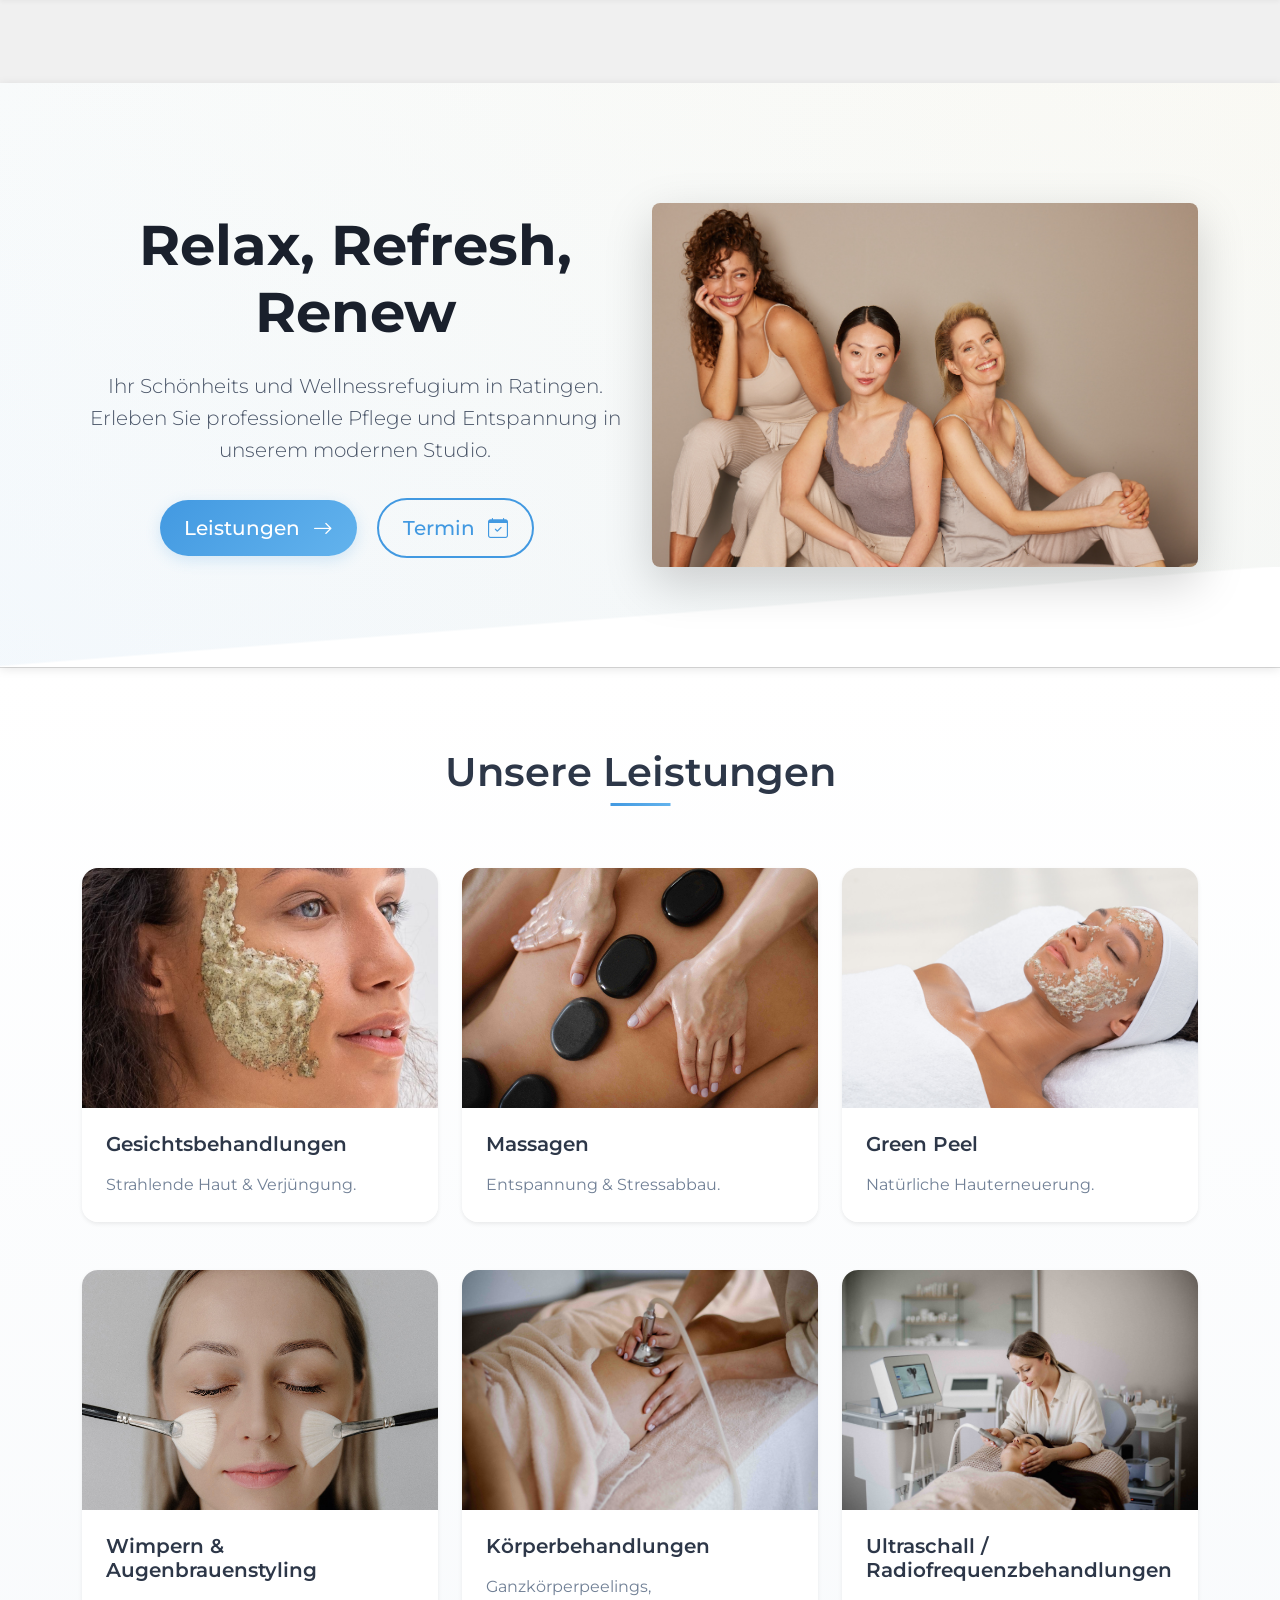
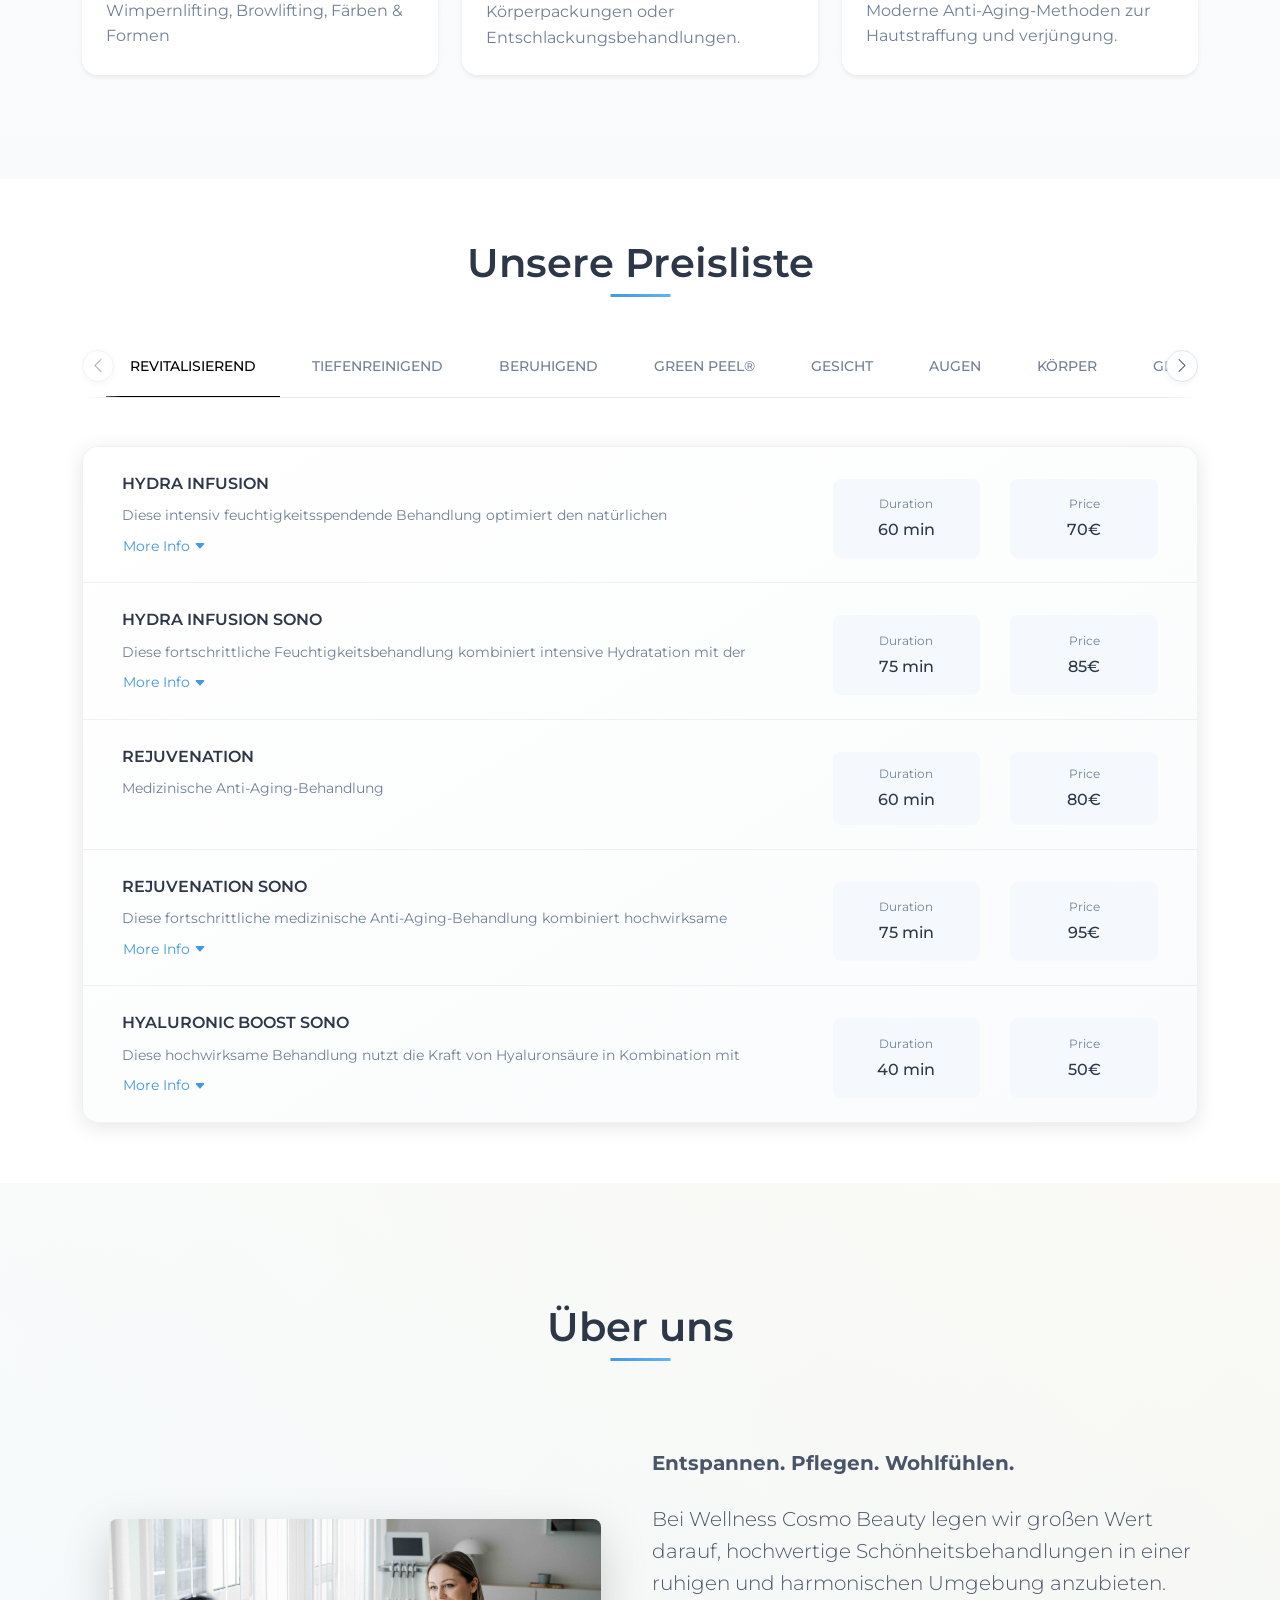
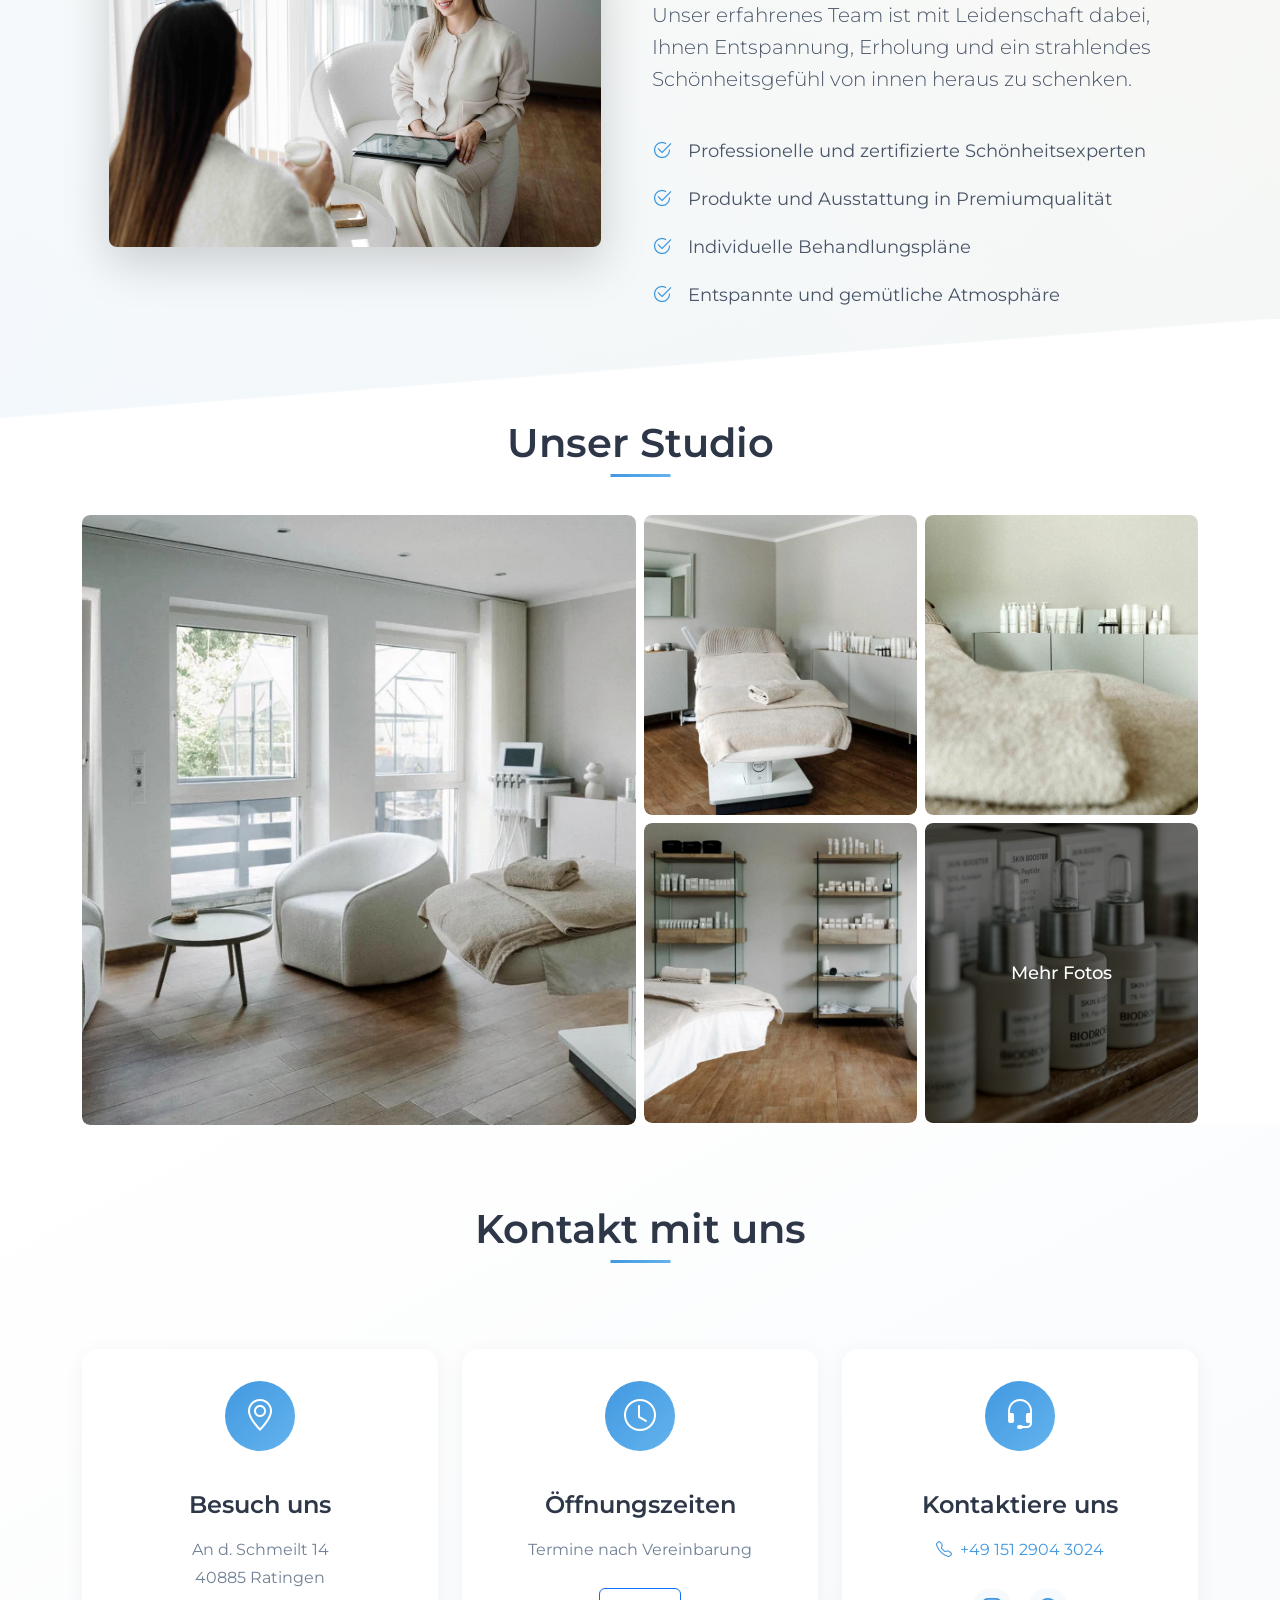
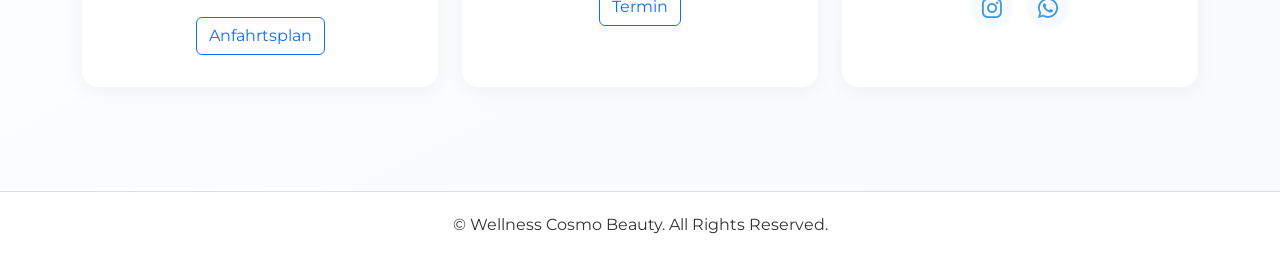
==== commit 8eddcc73: "Fix services section and translations" ====
--- a/index.html
+++ b/index.html
@@ -98,7 +98,7 @@
         <div class="collapse navbar-collapse" id="navbarNav">
           <ul class="navbar-nav ms-auto">
             <li class="nav-item">
-              <a class="nav-link" href="#services">Dienstleistungen</a>
+              <a class="nav-link" href="#services">Leistungen</a>
             </li>
             <li class="nav-item">
               <a class="nav-link" href="#pricelist">Preisliste</a>
@@ -131,15 +131,15 @@
           <div class="col-lg-6 hero-content">
             <h1 class="display-4 fw-bold mb-4">Relax, Refresh, Renew</h1>
             <p class="lead mb-4">
-              Your beauty and wellness sanctuary in Ratingen. Experience
-              professional care and relaxation in our modern studio.
+              Ihr Schönheits und Wellnessrefugium in Ratingen. Erleben Sie
+              professionelle Pflege und Entspannung in unserem modernen Studio.
             </p>
             <div class="hero-buttons">
               <a
                 href="#services"
                 class="btn btn-primary btn-lg me-3 mb-2 mb-md-0"
               >
-                Dienstleistungen
+                Leistungen
                 <i class="bi bi-arrow-right ms-2"></i>
               </a>
               <a
@@ -169,50 +169,44 @@
     <!-- Services Section -->
     <section id="services" class="services bg-white">
       <div class="container">
-        <h2 class="text-center">Unsere Dienstleistungen</h2>
+        <h2 class="text-center">Unsere Leistungen</h2>
         <div class="row mt-4">
           <div class="col-lg-4 col-md-6 mb-4">
             <div class="card shadow-sm">
               <img
                 src="images/IMG_4409.jpeg"
                 class="card-img-top"
-                alt="Facials"
+                alt="Gesichtsbehandlungen"
               />
               <div class="card-body">
-                <h5 class="card-title">Facials</h5>
-                <p class="card-text">
-                  Nourish your skin with our signature facials.
-                </p>
+                <h5 class="card-title">Gesichtsbehandlungen</h5>
+                <p class="card-text">Strahlende Haut & Verjüngung.</p>
               </div>
             </div>
           </div>
           <div class="col-lg-4 col-md-6 mb-4">
             <div class="card shadow-sm">
               <img
-                src="images/WEB_CB_14.jpg"
+                src="images/WEB_CBW_47.JPG"
                 class="card-img-top"
-                alt="Massages"
+                alt="Massagen"
               />
               <div class="card-body">
-                <h5 class="card-title">Massages</h5>
-                <p class="card-text">
-                  Relax and rejuvenate with our soothing massages.
-                </p>
+                <h5 class="card-title">Massagen</h5>
+                <p class="card-text">Entspannung & Stressabbau.</p>
               </div>
             </div>
           </div>
           <div class="col-lg-4 col-md-6 mb-4">
             <div class="card shadow-sm">
               <img
-                src="images/IMG_4406.jpeg"
+                src="images/green-peel.jpg"
                 class="card-img-top"
-                alt="Nail Care"
+                alt="Green Peel"
               />
               <div class="card-body">
-                <h5 class="card-title">Nail Care</h5>
-                <p class="card-text">
-                  Get pampered with our manicure and pedicure services.
-                </p>
+                <h5 class="card-title">Green Peel</h5>
+                <p class="card-text">Natürliche Hauterneuerung.</p>
               </div>
             </div>
           </div>
@@ -223,12 +217,12 @@
               <img
                 src="images/image_123650291-1.JPG"
                 class="card-img-top"
-                alt="Facials2"
+                alt="Wimpern"
               />
               <div class="card-body">
-                <h5 class="card-title">Facials2</h5>
+                <h5 class="card-title">Wimpern & Augenbrauenstyling</h5>
                 <p class="card-text">
-                  Nourish your skin with our signature facials.
+                  Wimpernlifting, Browlifting, Färben & Formen
                 </p>
               </div>
             </div>
@@ -236,14 +230,15 @@
           <div class="col-lg-4 col-md-6 mb-4">
             <div class="card shadow-sm">
               <img
-                src="images/IMG_4410.jpeg"
+                src="images/WEB_CBW_53.JPG"
                 class="card-img-top"
-                alt="Massages2"
+                alt="Körperbehandlungen"
               />
               <div class="card-body">
-                <h5 class="card-title">Massages2</h5>
+                <h5 class="card-title">Körperbehandlungen</h5>
                 <p class="card-text">
-                  Relax and rejuvenate with our soothing massages.
+                  Ganzkörperpeelings, Körperpackungen oder
+                  Entschlackungsbehandlungen.
                 </p>
               </div>
             </div>
@@ -251,14 +246,16 @@
           <div class="col-lg-4 col-md-6 mb-4">
             <div class="card shadow-sm">
               <img
-                src="images/image_123650291.JPG"
+                src="images/WEB_CBW_58.JPG"
                 class="card-img-top"
-                alt="Nail Care2"
+                alt="Ultraschall / Radiofrequenzbehandlungen"
               />
               <div class="card-body">
-                <h5 class="card-title">Nail Care2</h5>
+                <h5 class="card-title">
+                  Ultraschall / Radiofrequenzbehandlungen
+                </h5>
                 <p class="card-text">
-                  Get pampered with our manicure and pedicure services.
+                  Moderne Anti-Aging-Methoden zur Hautstraffung und verjüngung.
                 </p>
               </div>
             </div>
@@ -2278,7 +2275,7 @@
           <div class="col-lg-6 mb-4 mb-lg-0">
             <div class="about-image">
               <img
-                src="images/image_123650291-1.JPG"
+                src="images/WEB_CBW_14.JPG"
                 alt="Beauty Studio Interior"
                 class="img-fluid rounded-3 shadow-lg"
                 style="max-width: 90%; display: block; margin: 0 auto"
@@ -2287,29 +2284,32 @@
           </div>
           <div class="col-lg-6">
             <div class="hero-content">
-              <p class="lead mb-4 fw-bold">A Beauty and Wellness Sanctuary</p>
+              <p class="lead mb-4 fw-bold">Entspannen. Pflegen. Wohlfühlen.</p>
               <p class="lead mb-4">
-                At Wellness Cosmo Beauty, we believe in providing high-quality
-                beauty services in a serene environment. Our expert team is
-                dedicated to helping you relax, unwind, and feel beautiful from
-                the inside out.
+                Bei Wellness Cosmo Beauty legen wir großen Wert darauf,
+                hochwertige Schönheitsbehandlungen in einer ruhigen und
+                harmonischen Umgebung anzubieten. Unser erfahrenes Team ist mit
+                Leidenschaft dabei, Ihnen Entspannung, Erholung und ein
+                strahlendes Schönheitsgefühl von innen heraus zu schenken.
               </p>
               <div class="features">
                 <div class="feature-item text-start">
                   <i class="bi bi-check2-circle"></i>
-                  <span>Professional and certified beauty experts</span>
+                  <span
+                    >Professionelle und zertifizierte Schönheitsexperten
+                  </span>
                 </div>
                 <div class="feature-item text-start">
                   <i class="bi bi-check2-circle"></i>
-                  <span>Premium quality products and equipment</span>
+                  <span>Produkte und Ausstattung in Premiumqualität </span>
                 </div>
                 <div class="feature-item text-start">
                   <i class="bi bi-check2-circle"></i>
-                  <span>Personalized treatment plans</span>
+                  <span>Individuelle Behandlungspläne </span>
                 </div>
                 <div class="feature-item text-start">
                   <i class="bi bi-check2-circle"></i>
-                  <span>Relaxing and comfortable atmosphere</span>
+                  <span>Entspannte und gemütliche Atmosphäre </span>
                 </div>
               </div>
             </div>
@@ -2447,7 +2447,7 @@
                 <i class="bi bi-geo-alt"></i>
               </div>
               <h3>Besuch uns</h3>
-              <p>An d. Schmeilt 14<br />40885 Ratingen<br />Germany</p>
+              <p>An d. Schmeilt 14<br />40885 Ratingen</p>
               <a
                 href="https://maps.app.goo.gl/BqByfHSVgboqyaMQ8"
                 target="_blank"
@@ -2464,10 +2464,7 @@
                 <i class="bi bi-clock"></i>
               </div>
               <h3>Öffnungszeiten</h3>
-              <p>
-                Montag - Freitag: 9:00 - 19:00<br />Samstag: 9:00 - 17:00<br />Sonntag:
-                Geschlossen
-              </p>
+              <p>Termine nach Vereinbarung</p>
               <a
                 href="https://www.planity.com/de-DE/wellness-cosmo-beauty-40885-ratingen"
                 target="_blank"
@@ -2497,13 +2494,7 @@
                 >
                   <i class="bi bi-instagram"></i>
                 </a>
-                <a
-                  href="https://facebook.com/your-page"
-                  target="_blank"
-                  class="social-link"
-                >
-                  <i class="bi bi-facebook"></i>
-                </a>
+
                 <a
                   href="https://wa.me/4915129043024"
                   target="_blank"
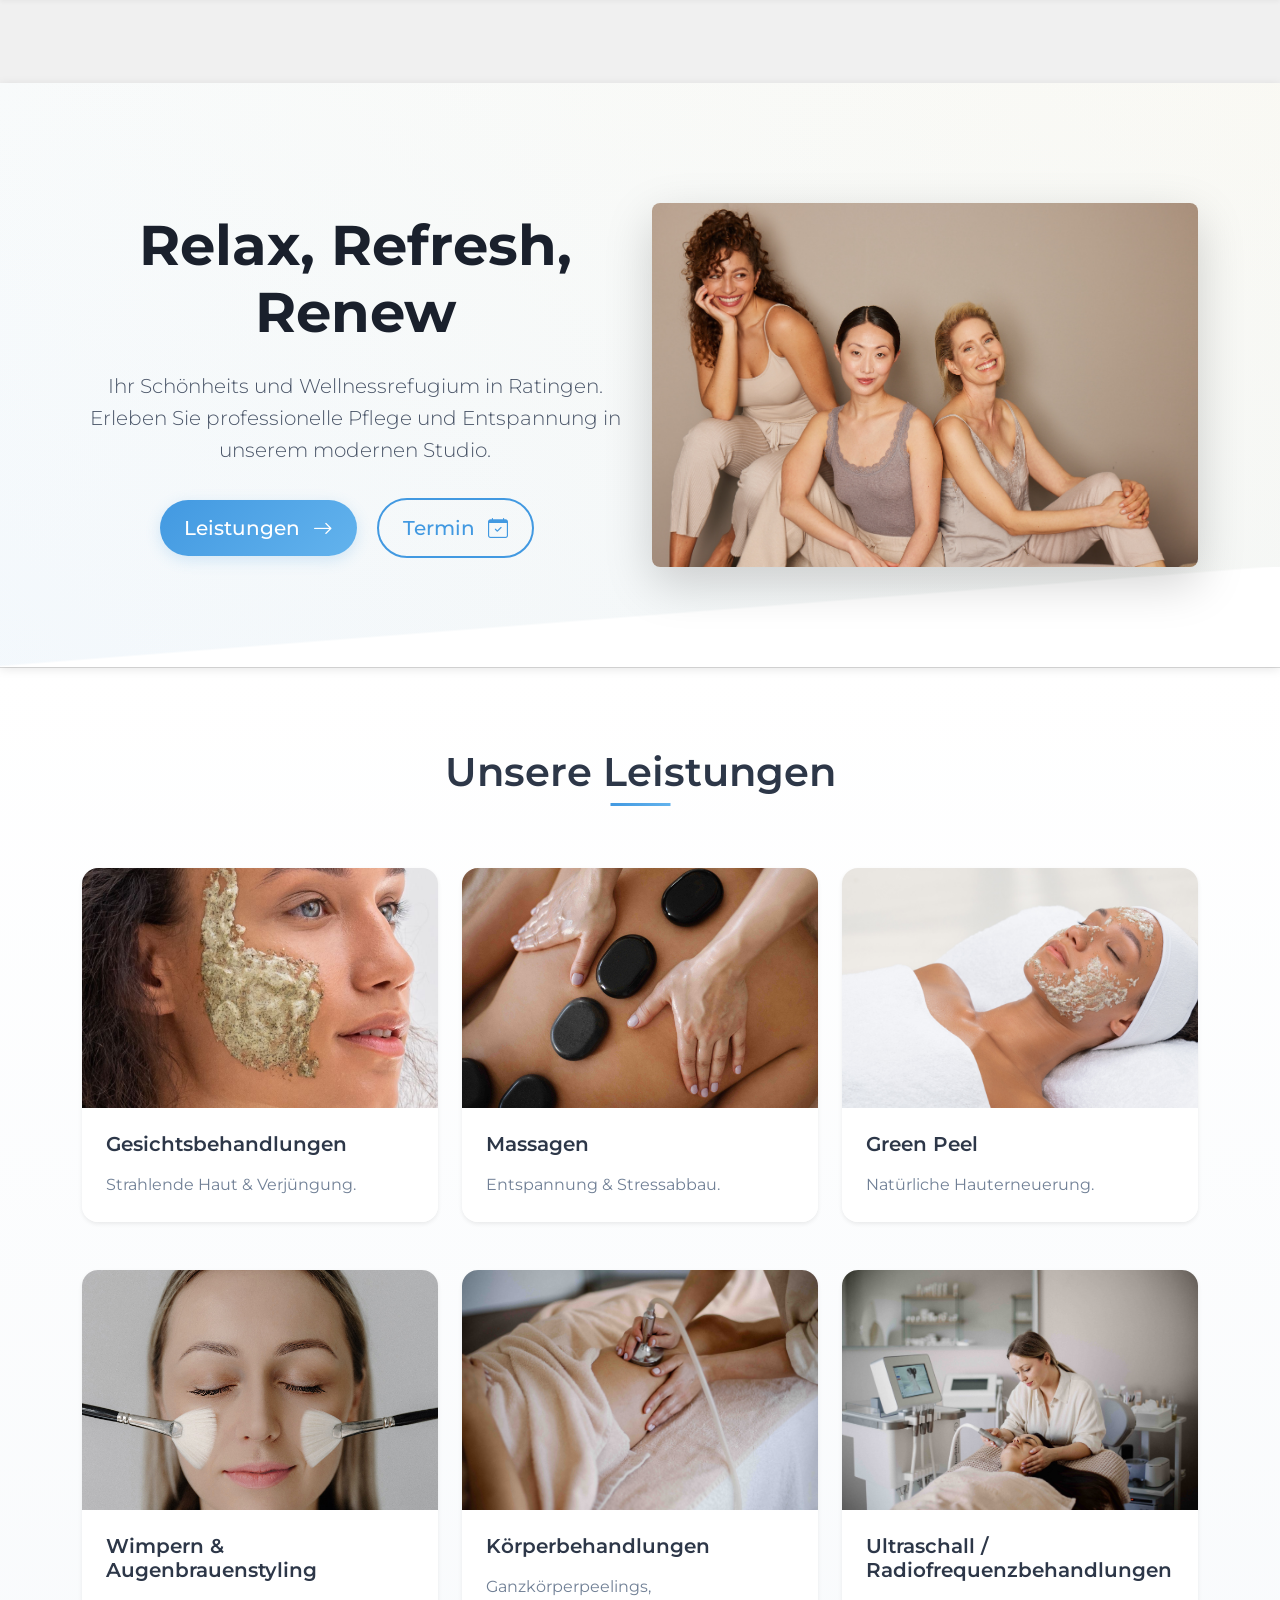
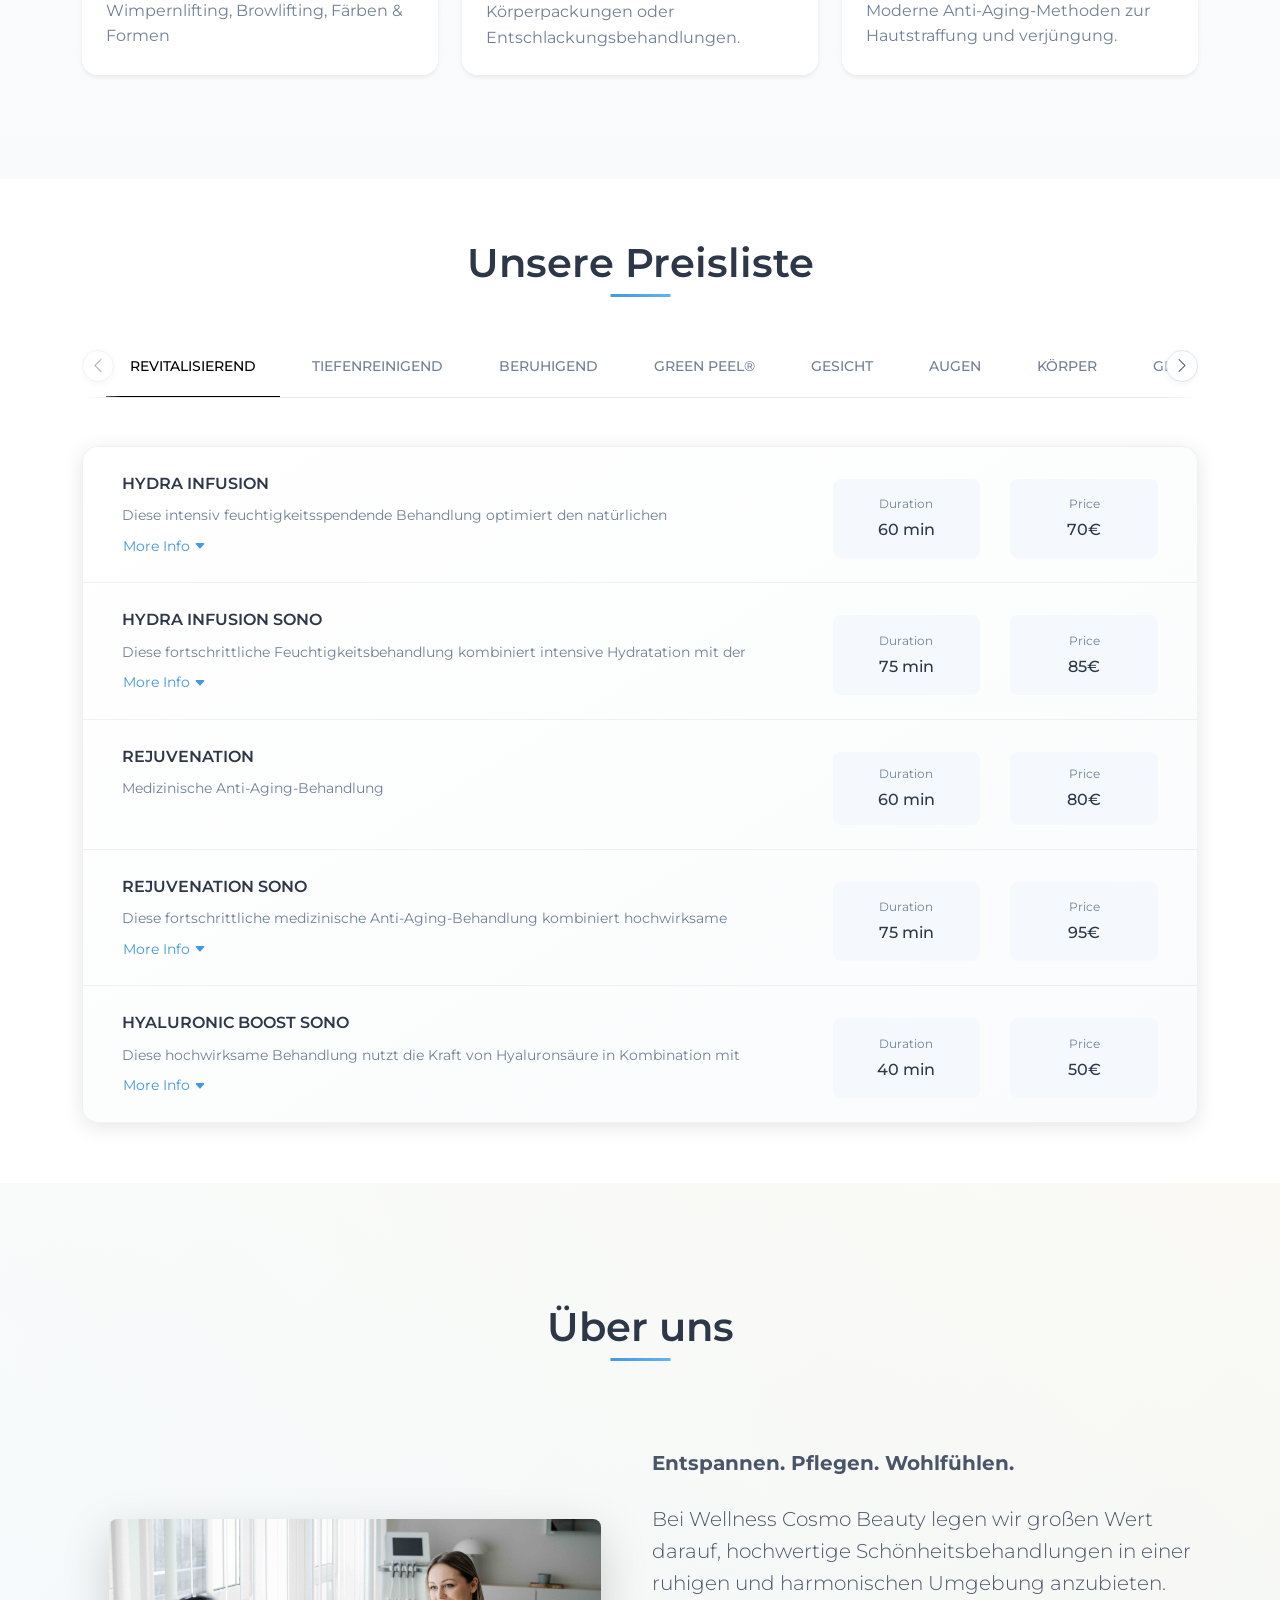
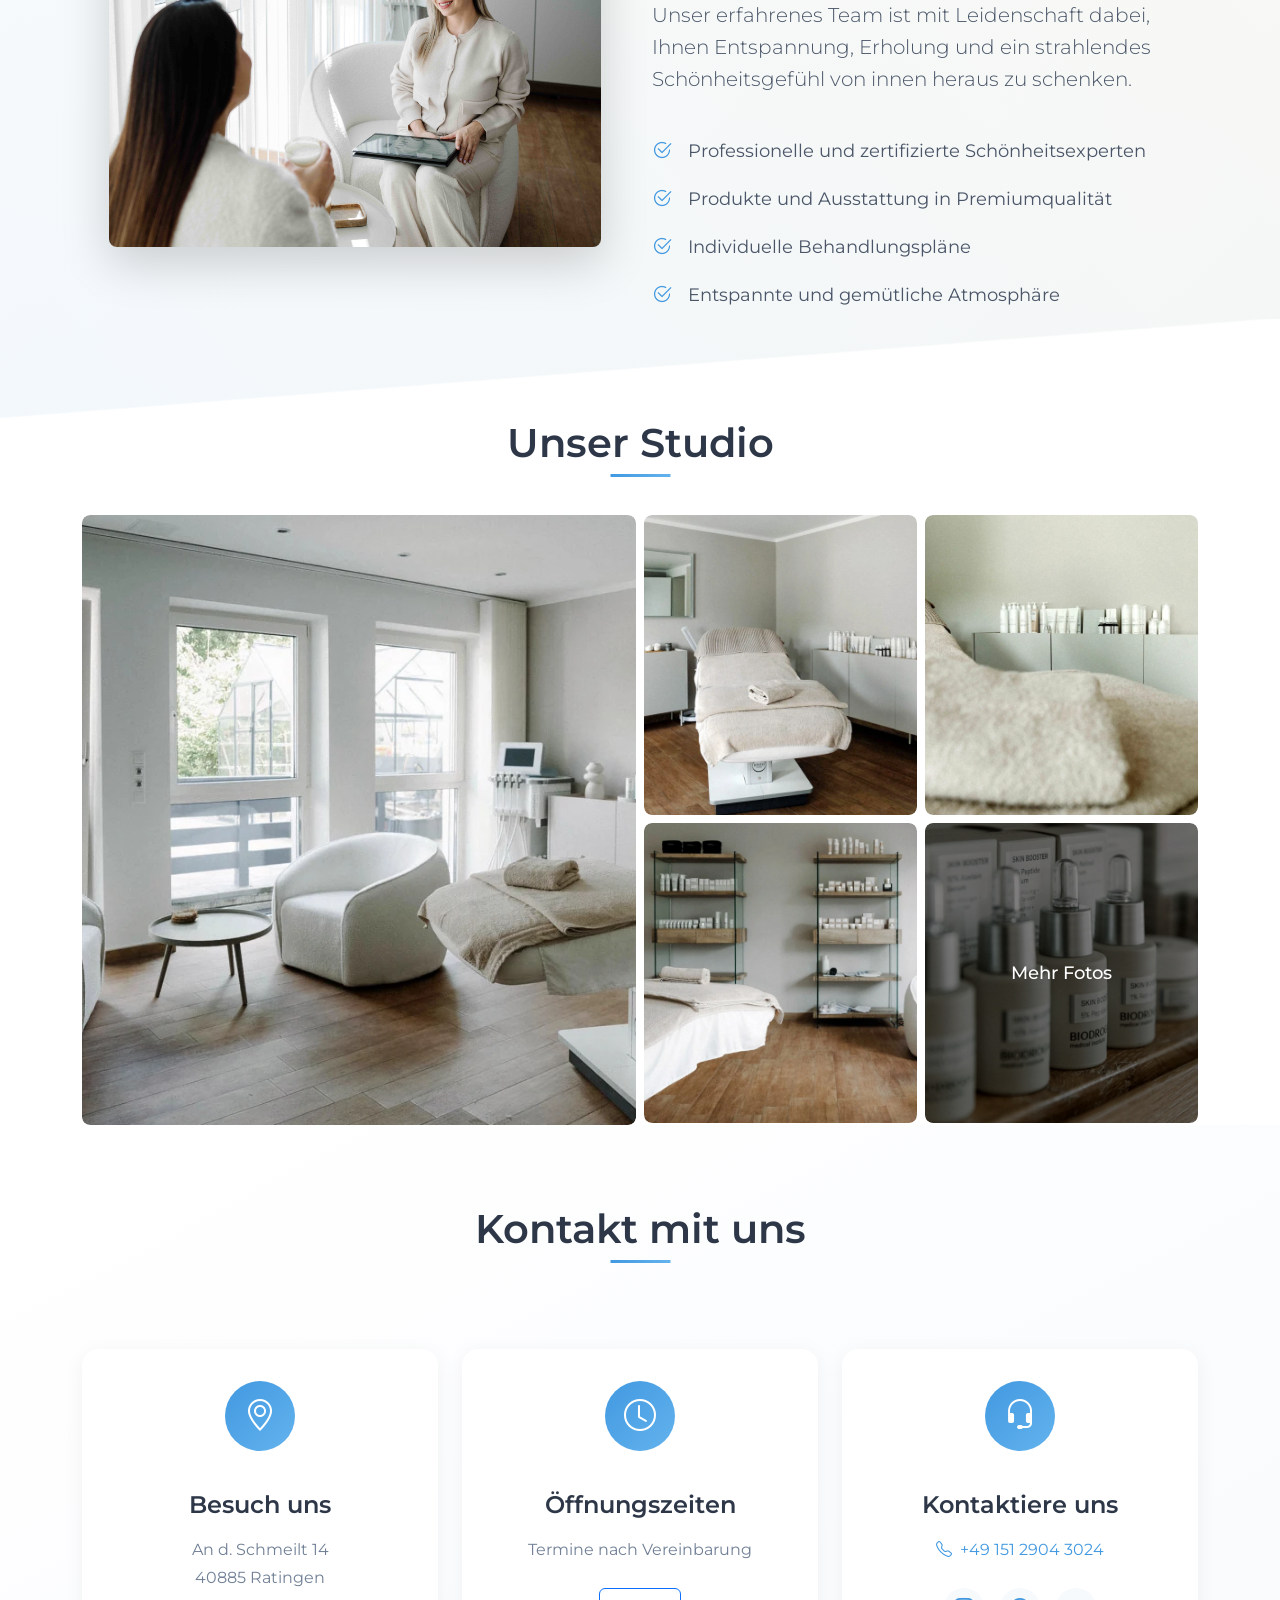
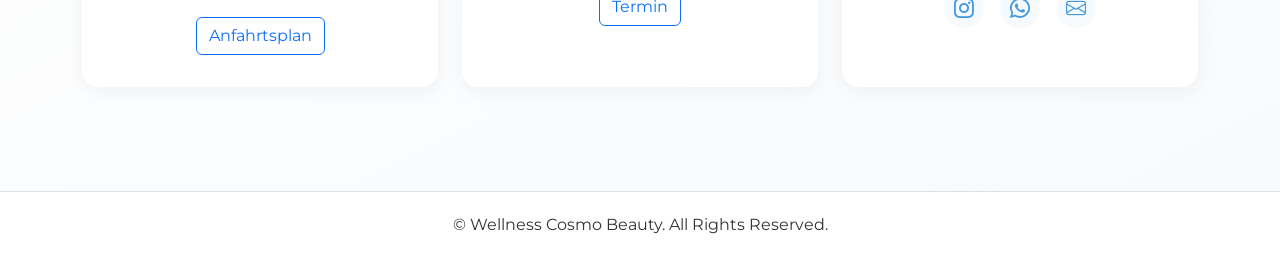
==== commit 14241024: "add email" ====
--- a/index.html
+++ b/index.html
@@ -2502,6 +2502,14 @@
                 >
                   <i class="bi bi-whatsapp"></i>
                 </a>
+
+                <a
+                  href="mailto:alisa@cosmobeauty.one"
+                  target="_blank"
+                  class="social-link"
+                >
+                  <i class="bi bi-envelope"></i>
+                </a>
               </div>
             </div>
           </div>
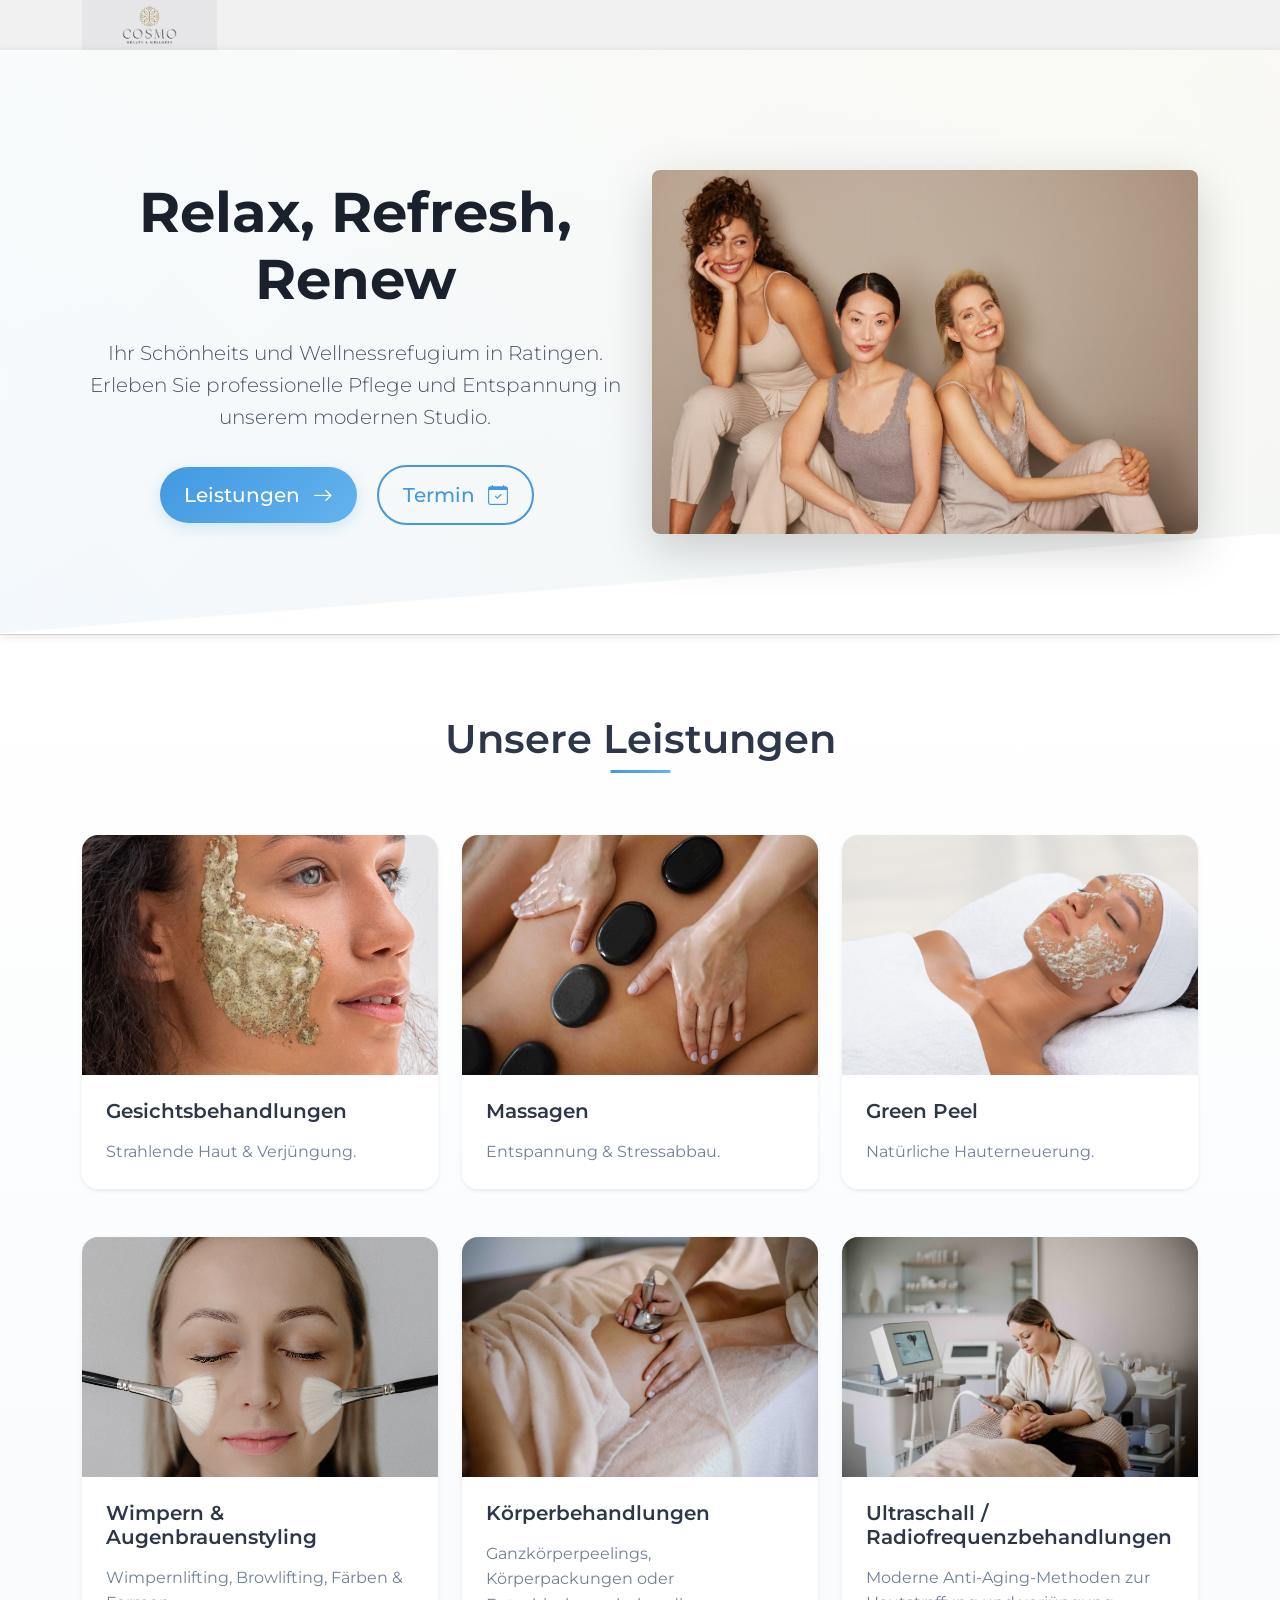
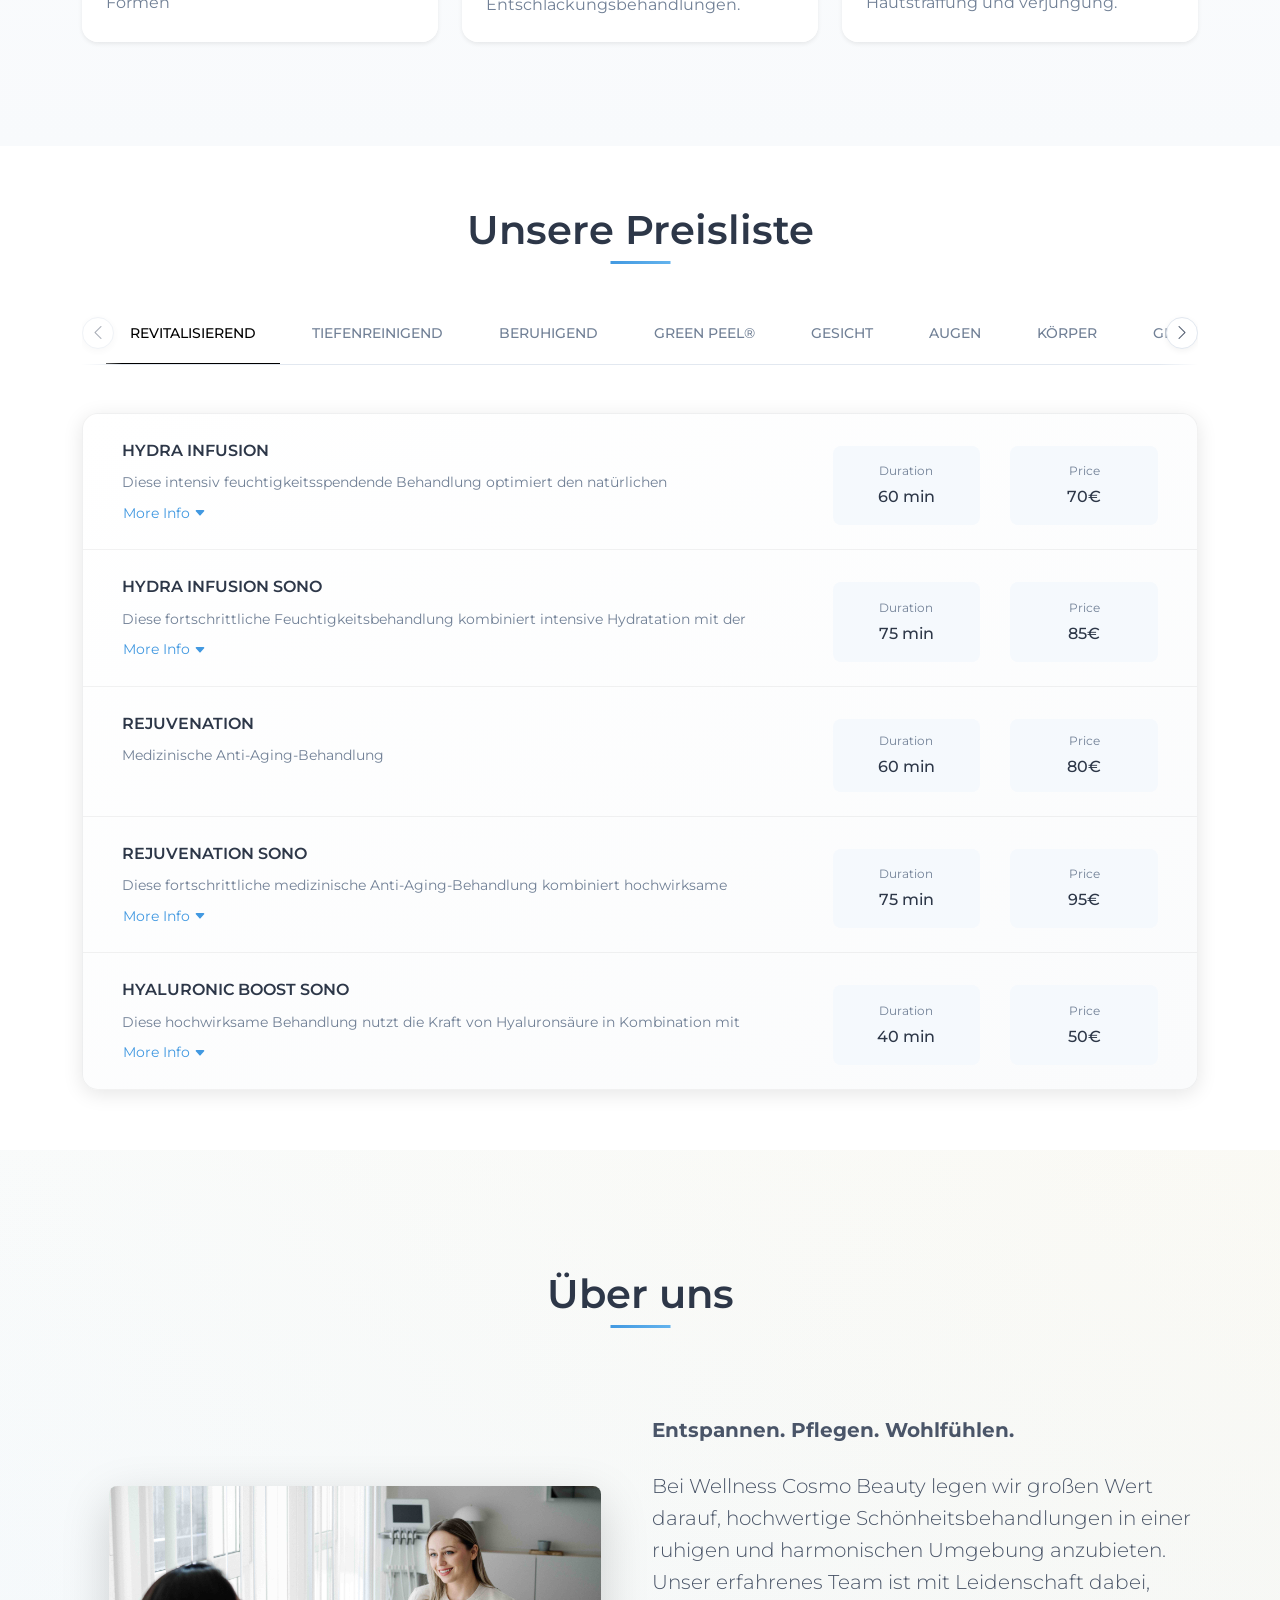
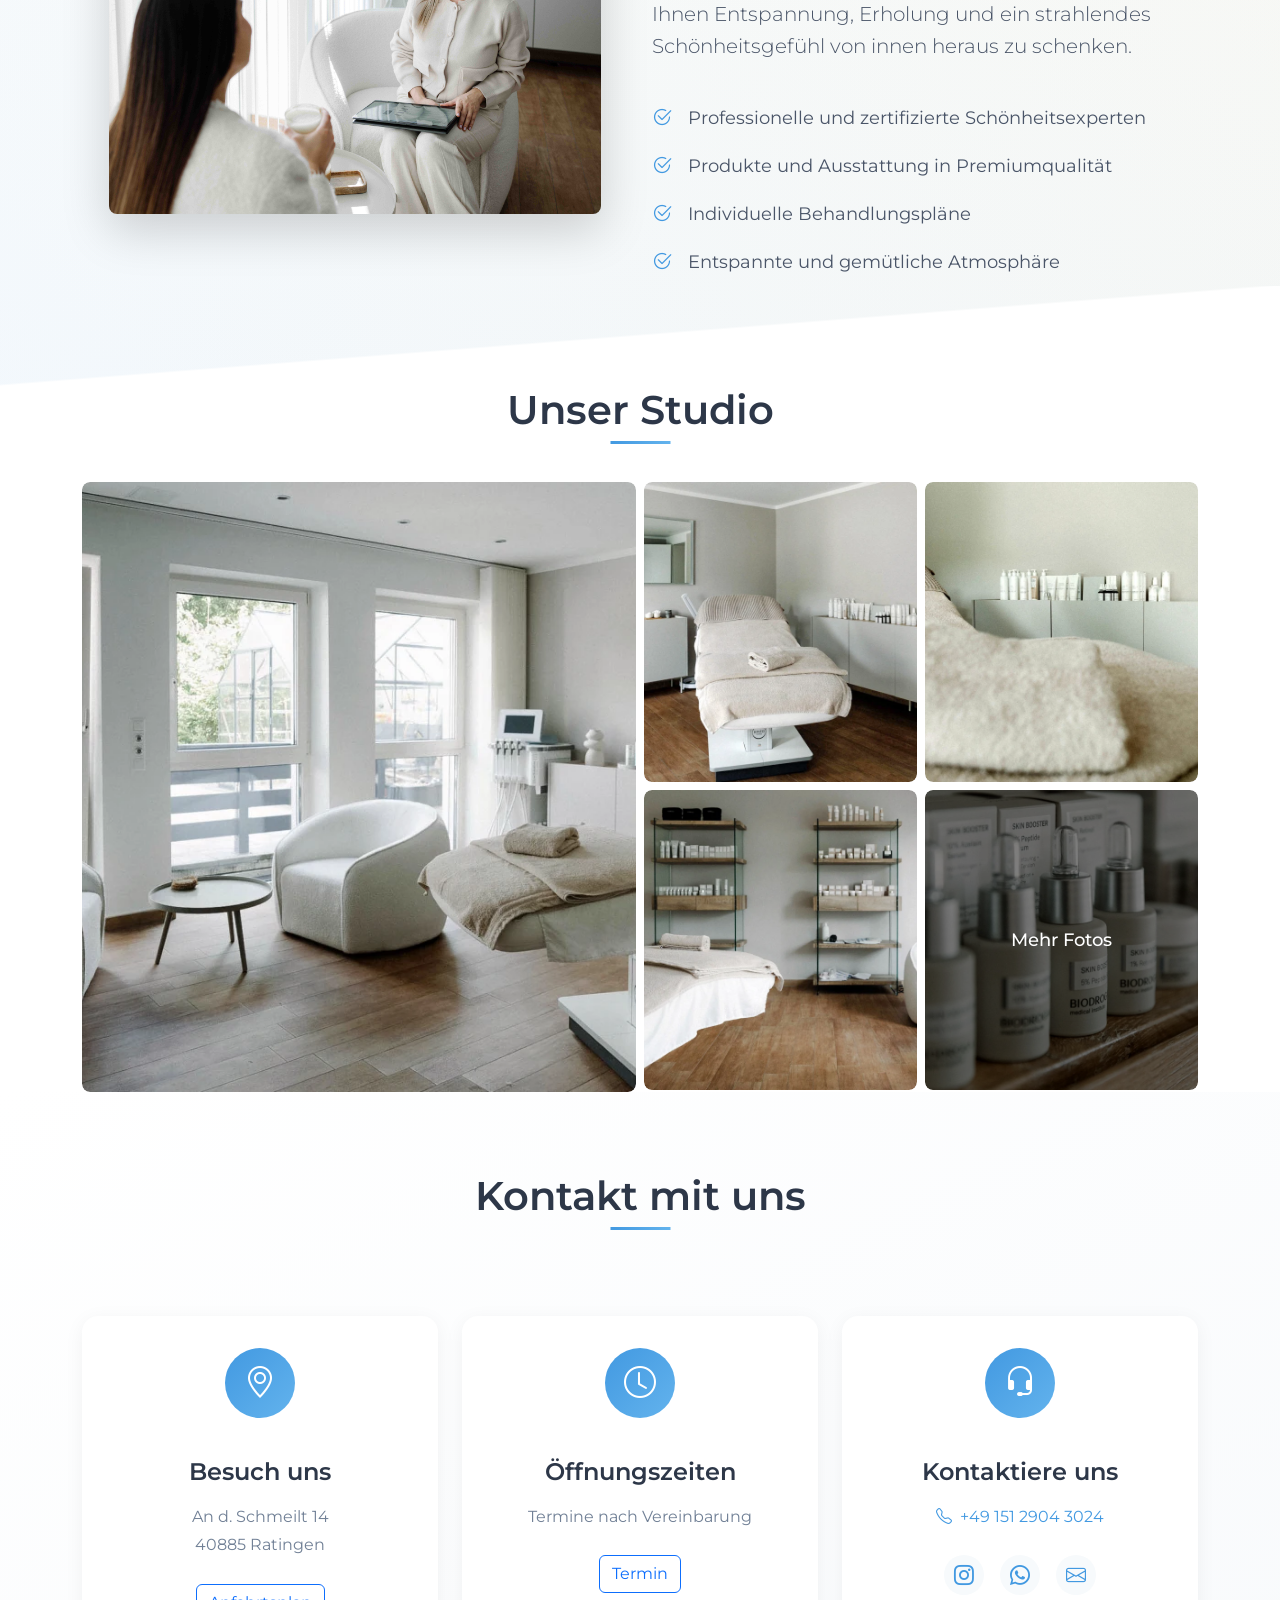
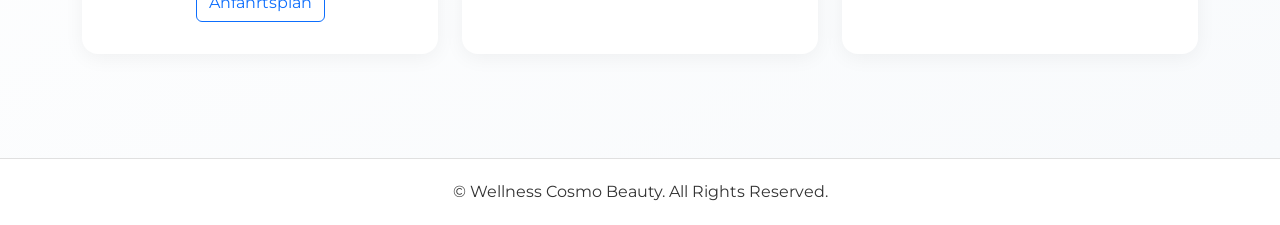
==== commit ee15763e: "Fix sharing option" ====
--- a/index.html
+++ b/index.html
@@ -26,11 +26,16 @@
       content="beauty salon, spa, wellness, Ratingen, facial treatments, massage"
     />
     <meta property="og:title" content="Wellness Cosmo Beauty" />
+    <meta property="og:description" content="Relax, Refresh, Renew. Ihr
+    Schönheits und Wellnessrefugium in Ratingen. Erleben Sie professionelle
+    Pflege und Entspannung in unserem modernen Studio. Termin Buchen"" />
     <meta
-      property="og:description"
-      content="Your beauty and wellness sanctuary in Ratingen"
+      property="og:image"
+      content="https://www.cosmobeauty.one/images/WEB_CBW_14.JPG"
     />
-    <meta property="og:image" content="images/IMG_6305.JPG" />
+    <meta property="og:url" content="https://www.cosmobeauty.one" />
+    <meta property="og:type" content="website" />
+    <meta property="og:site_name" content="Wellness Cosmo Beauty" />
     <script type="application/ld+json">
       {
         "@context": "https://schema.org",
@@ -62,7 +67,7 @@
     <!-- Add more comprehensive meta tags -->
     <meta name="robots" content="index, follow" />
     <meta name="author" content="Wellness Cosmo Beauty" />
-    <link rel="canonical" href="https://your-domain.com" />
+    <link rel="canonical" href="https://www.cosmobeauty.one />
   </head>
   <body>
     <!-- Navbar -->
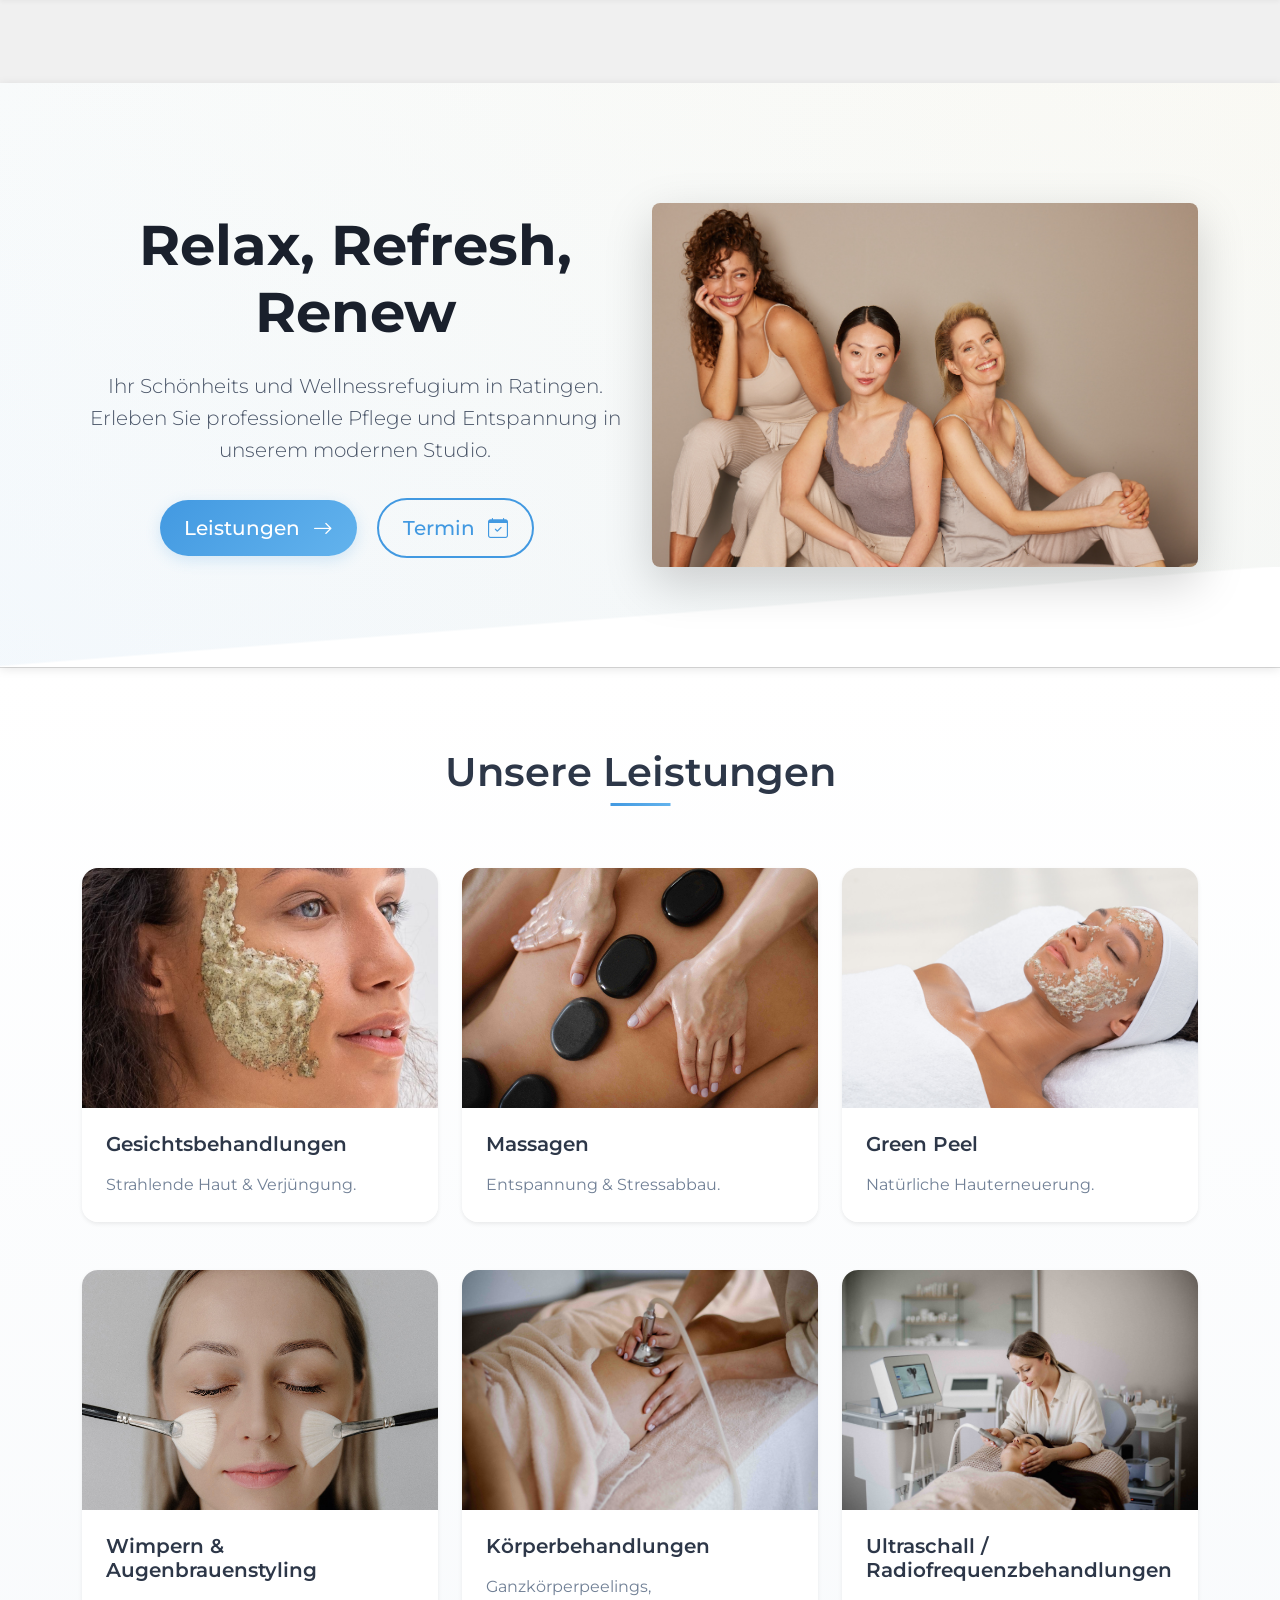
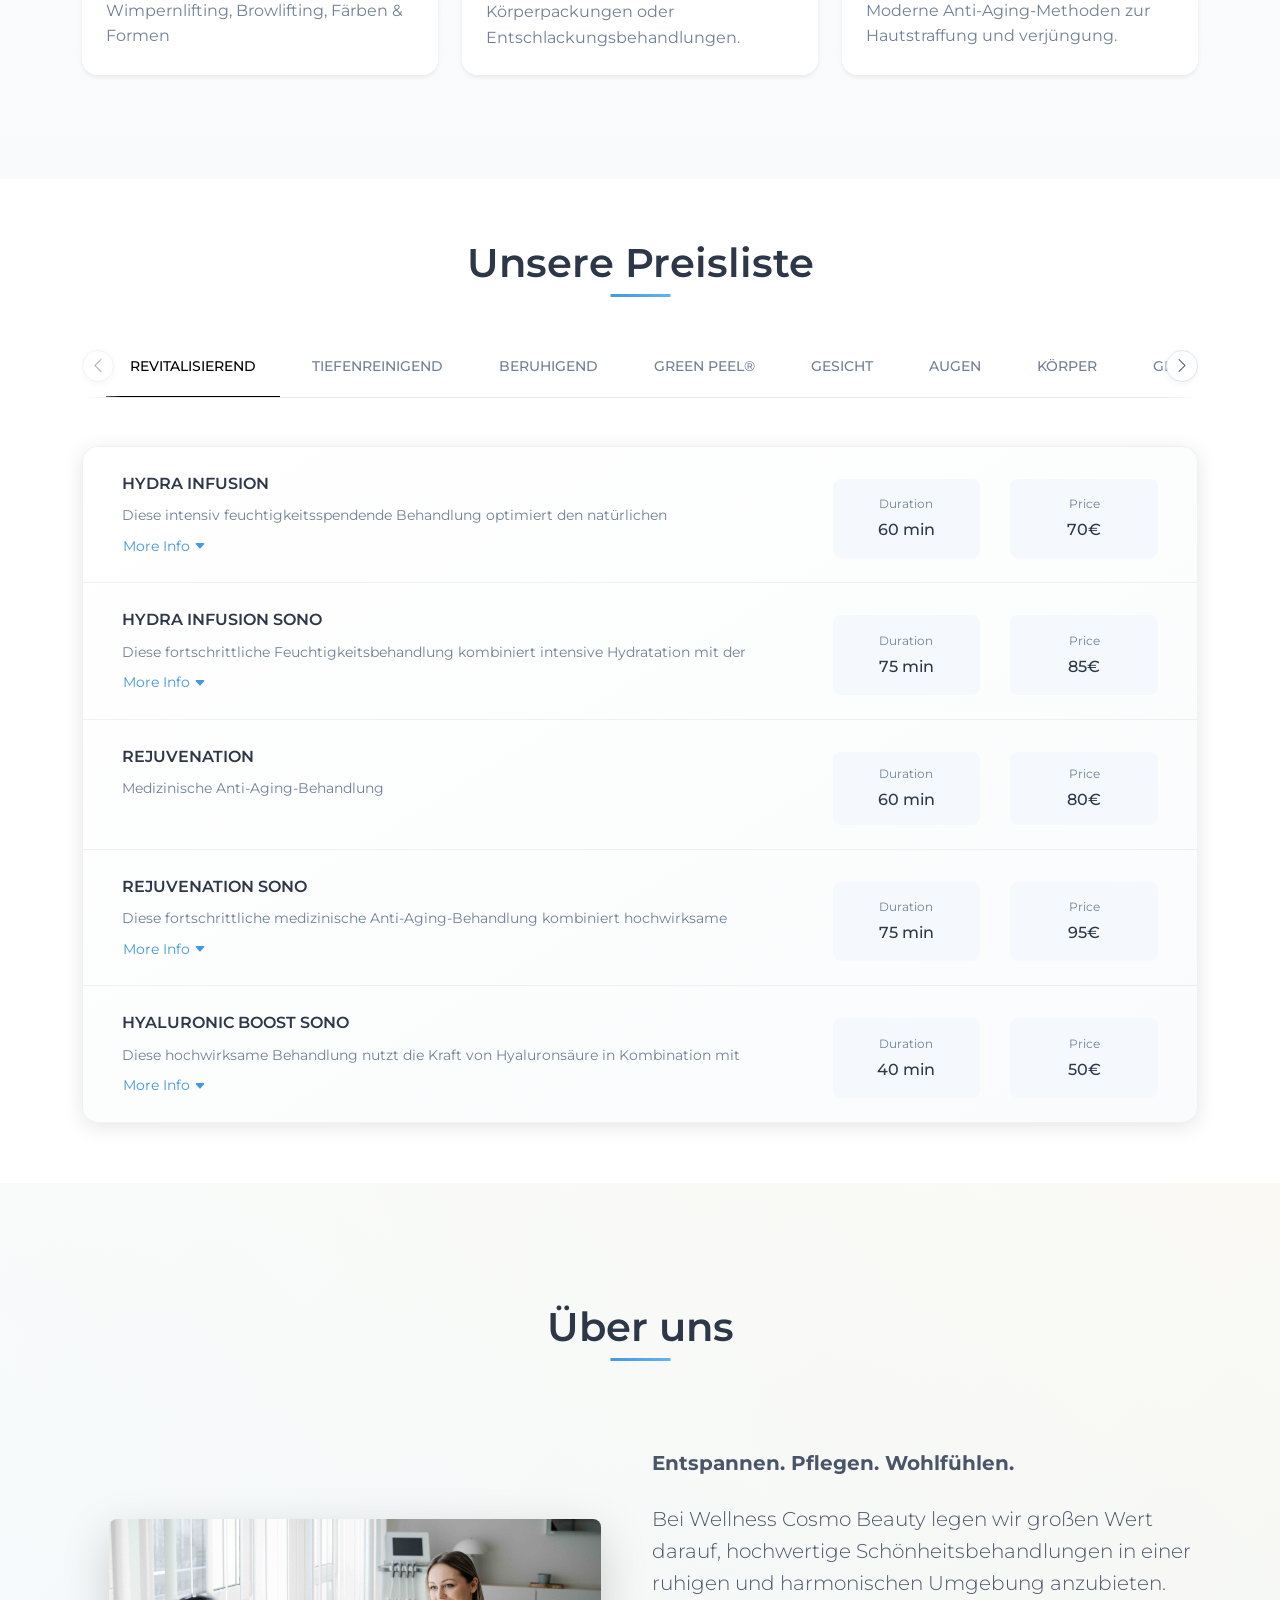
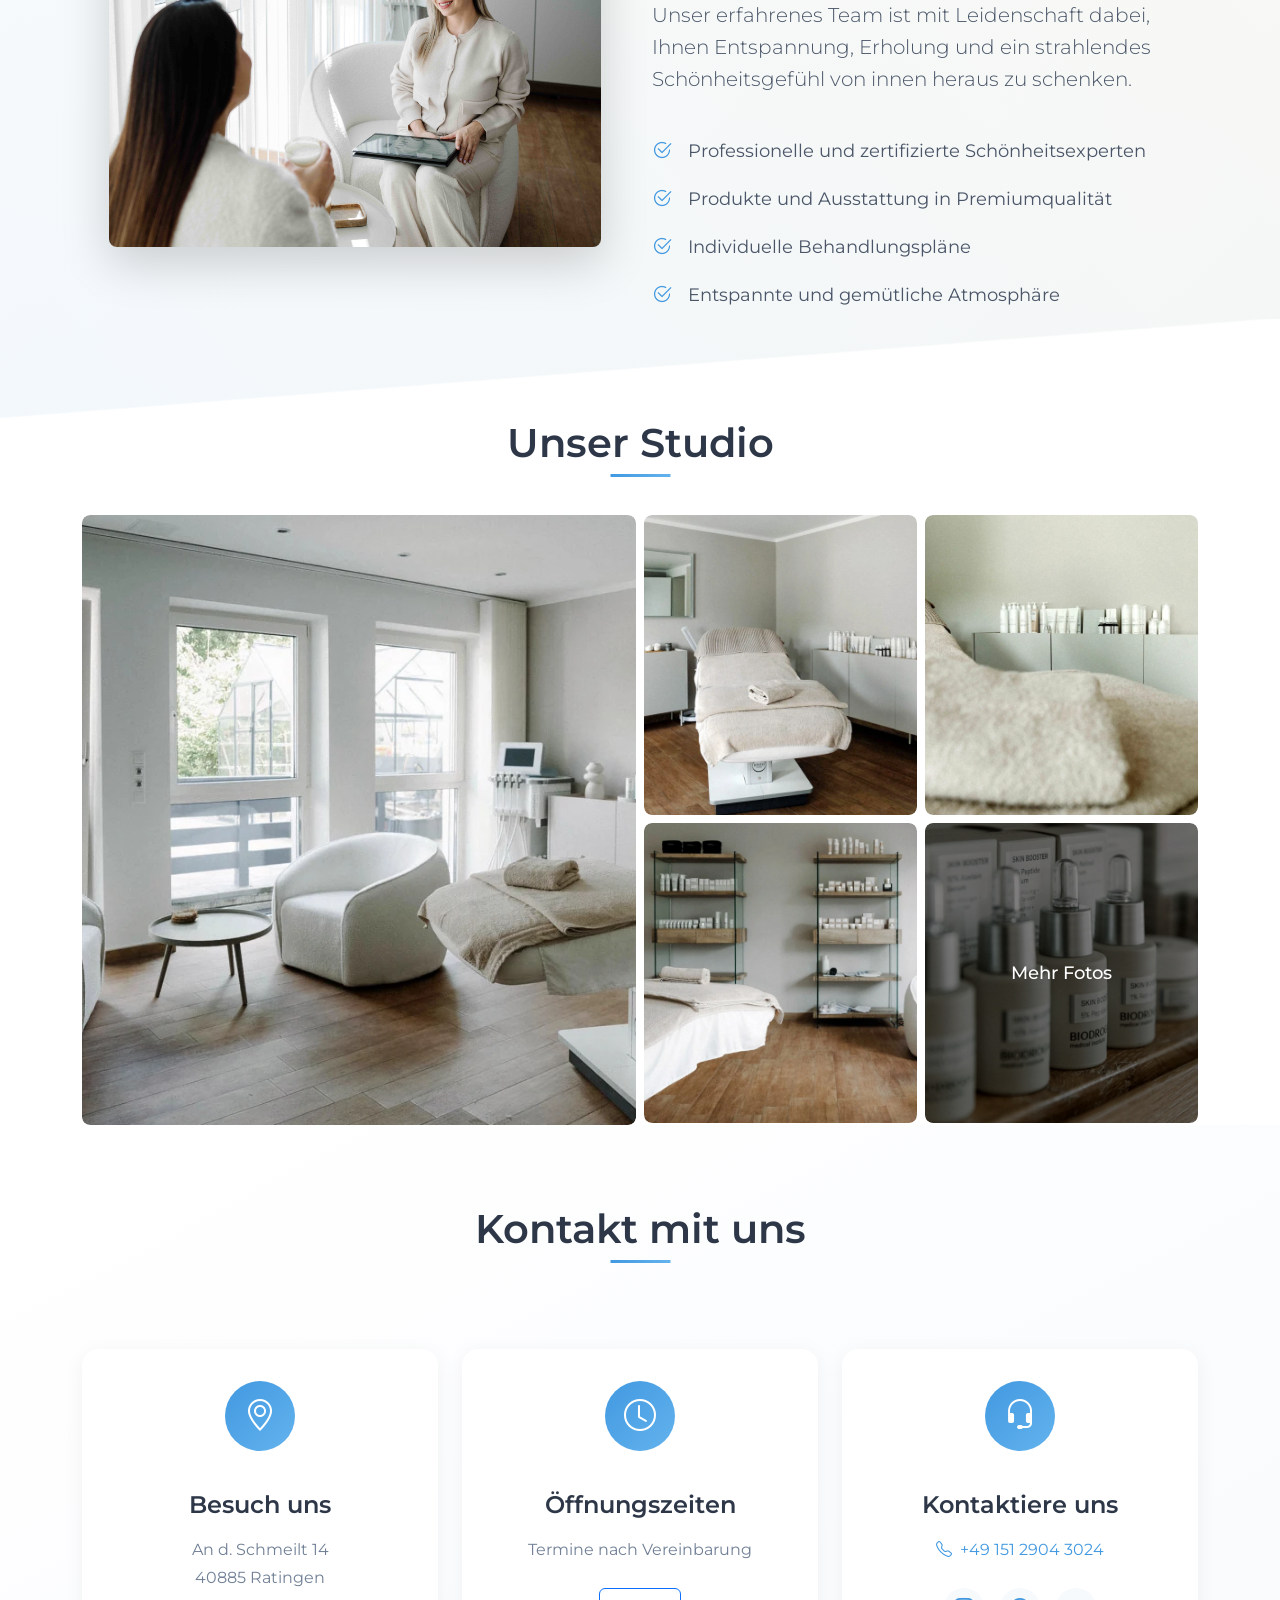
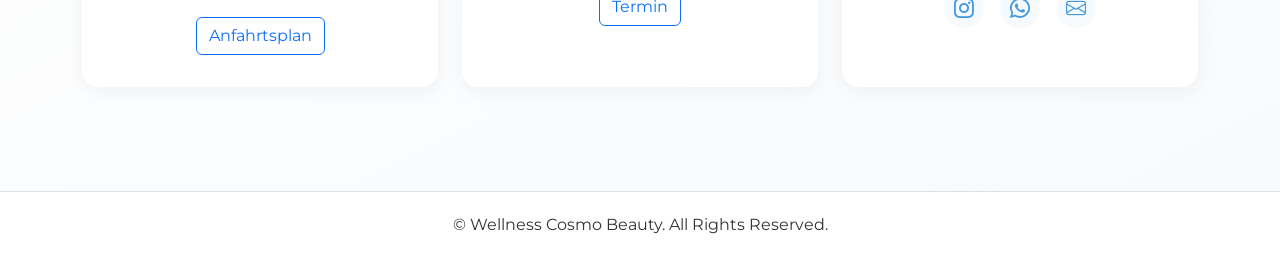
==== commit cbb5e637: "Fix sharing option" ====
--- a/index.html
+++ b/index.html
@@ -67,7 +67,7 @@
     <!-- Add more comprehensive meta tags -->
     <meta name="robots" content="index, follow" />
     <meta name="author" content="Wellness Cosmo Beauty" />
-    <link rel="canonical" href="https://www.cosmobeauty.one />
+    <link rel="canonical" href="https://www.cosmobeauty.one" />
   </head>
   <body>
     <!-- Navbar -->
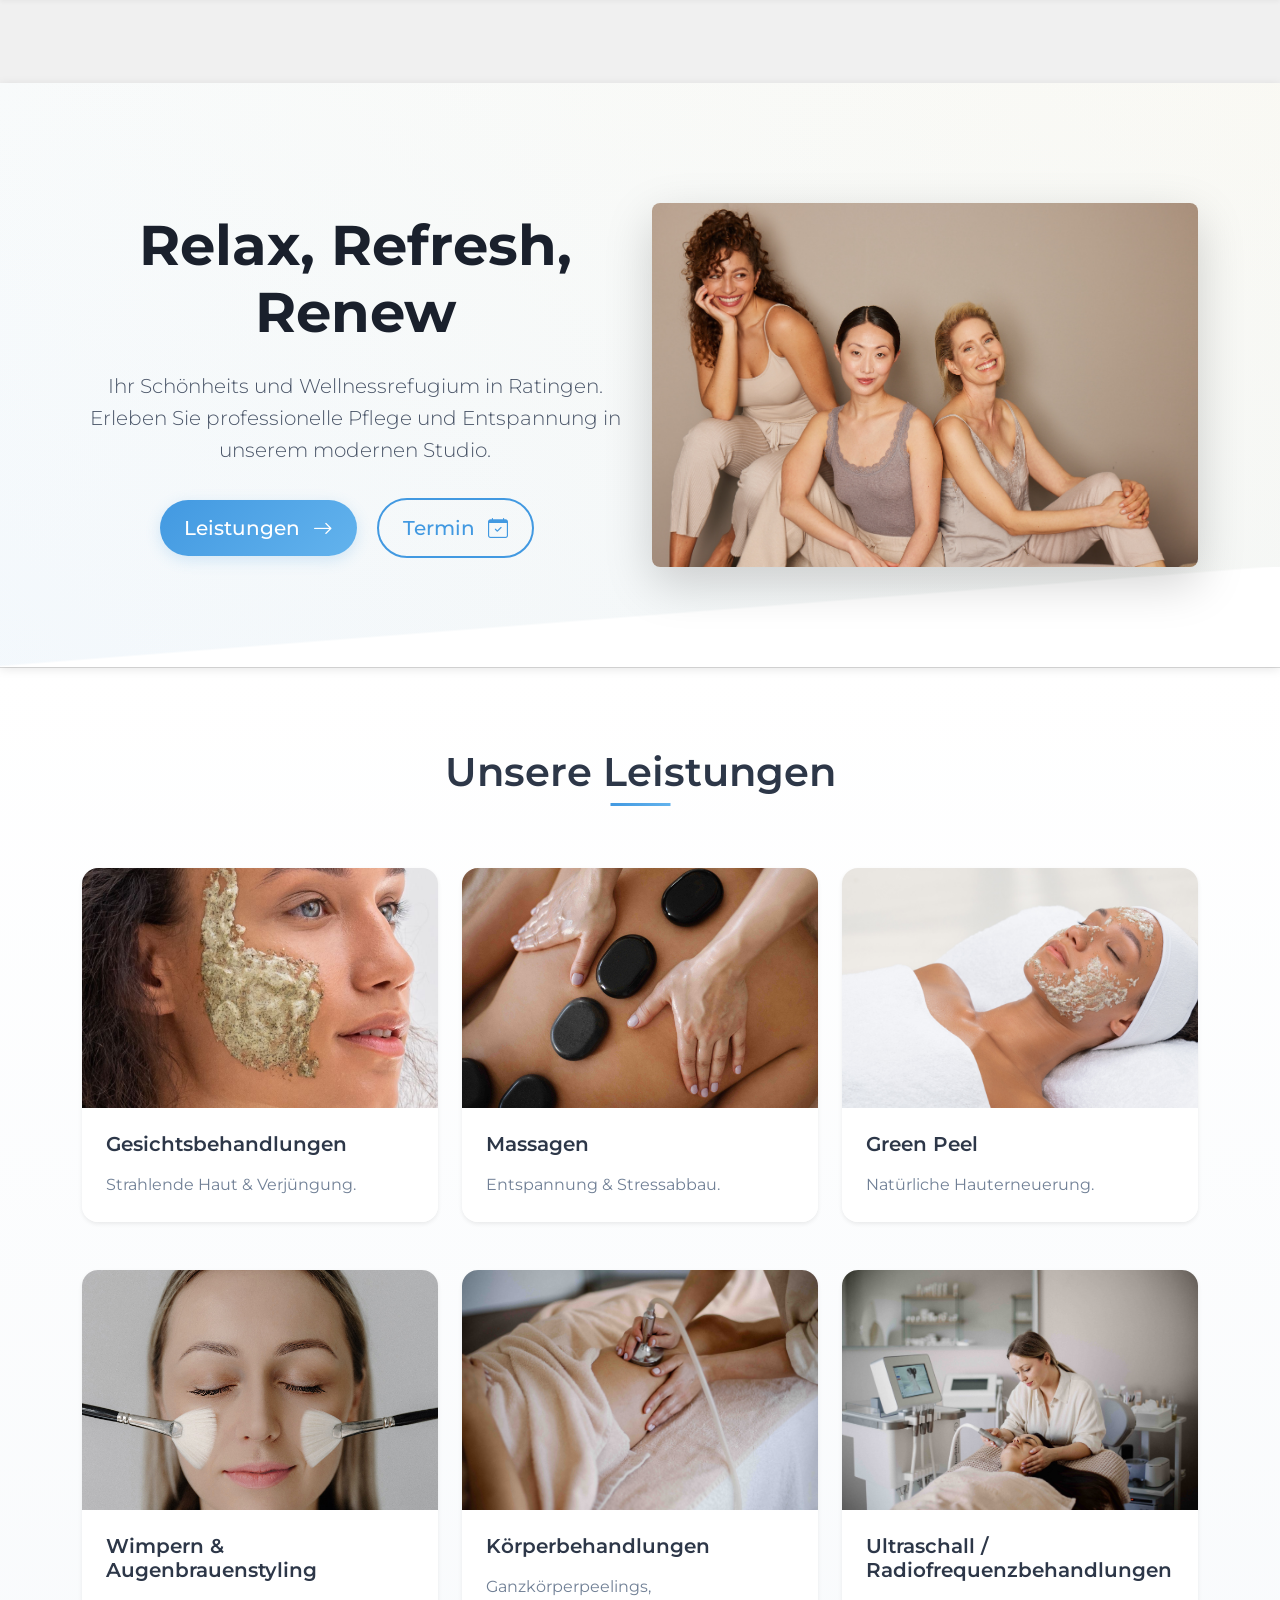
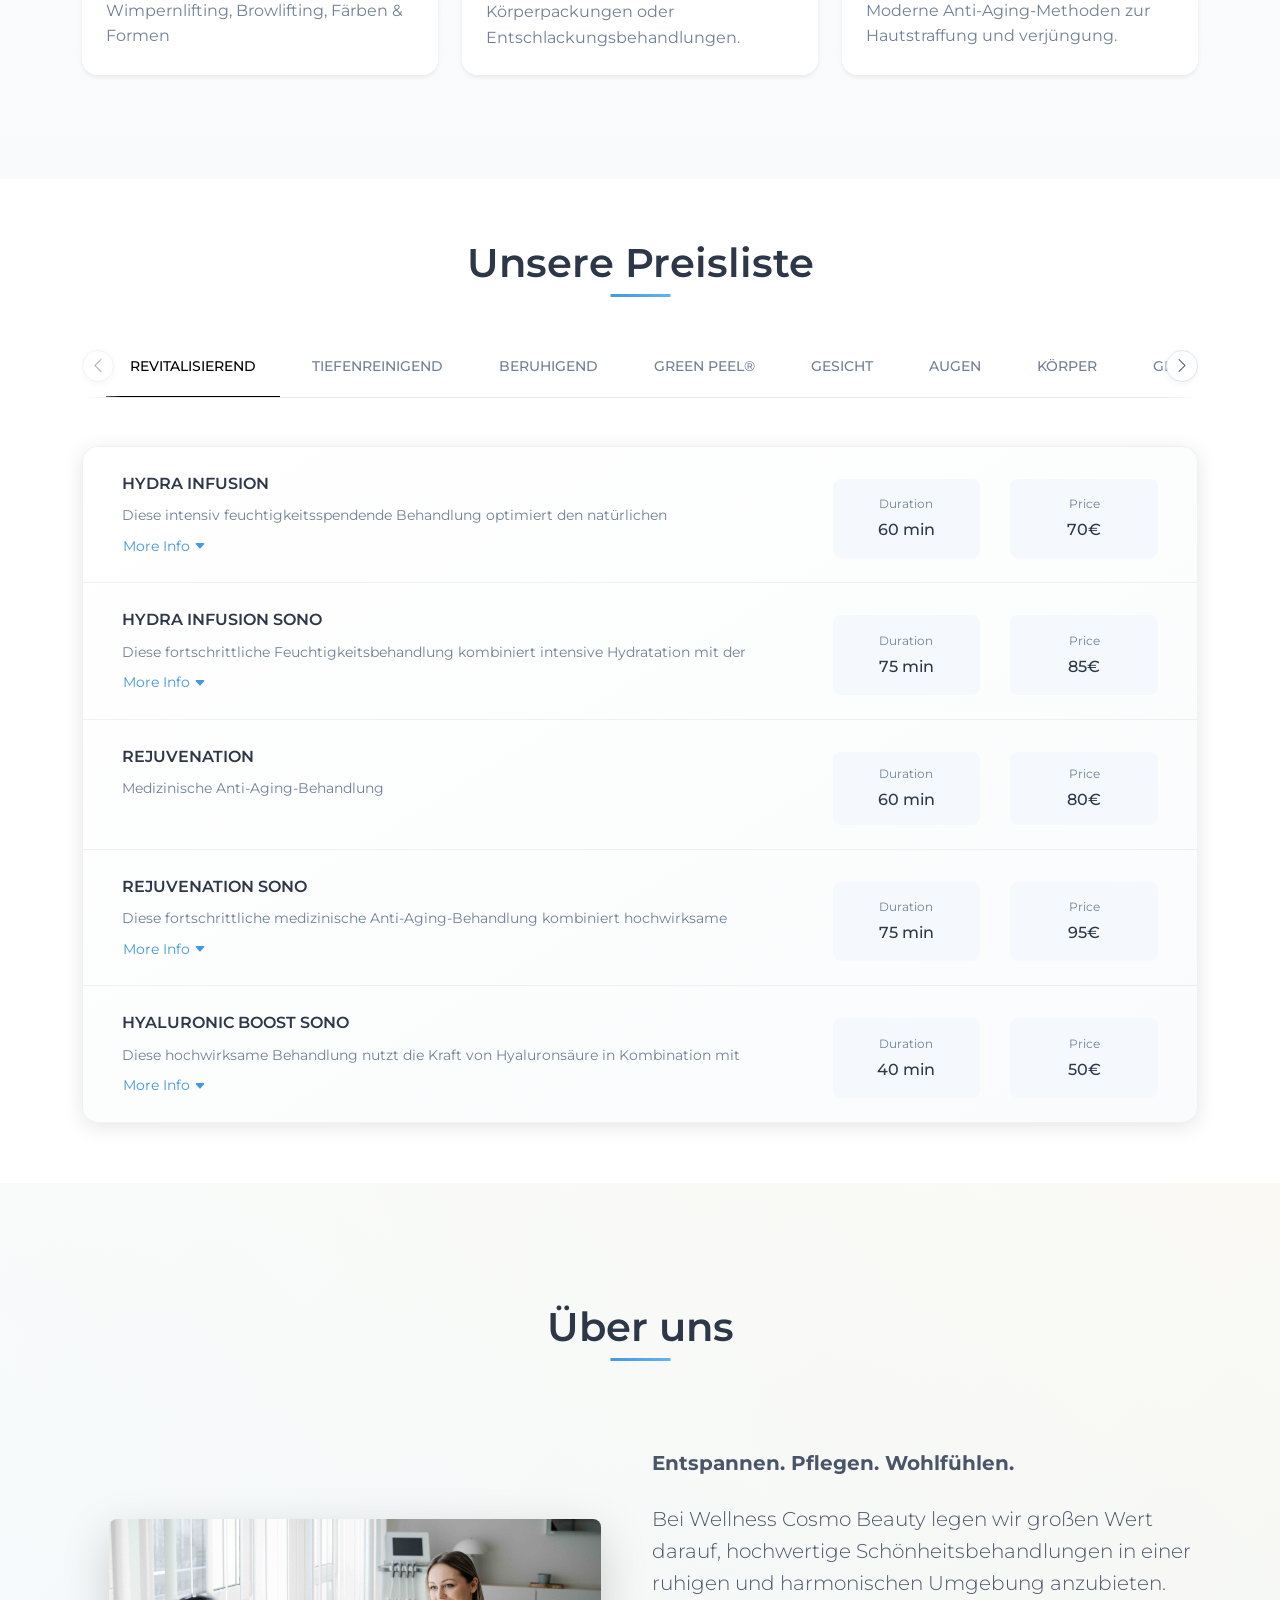
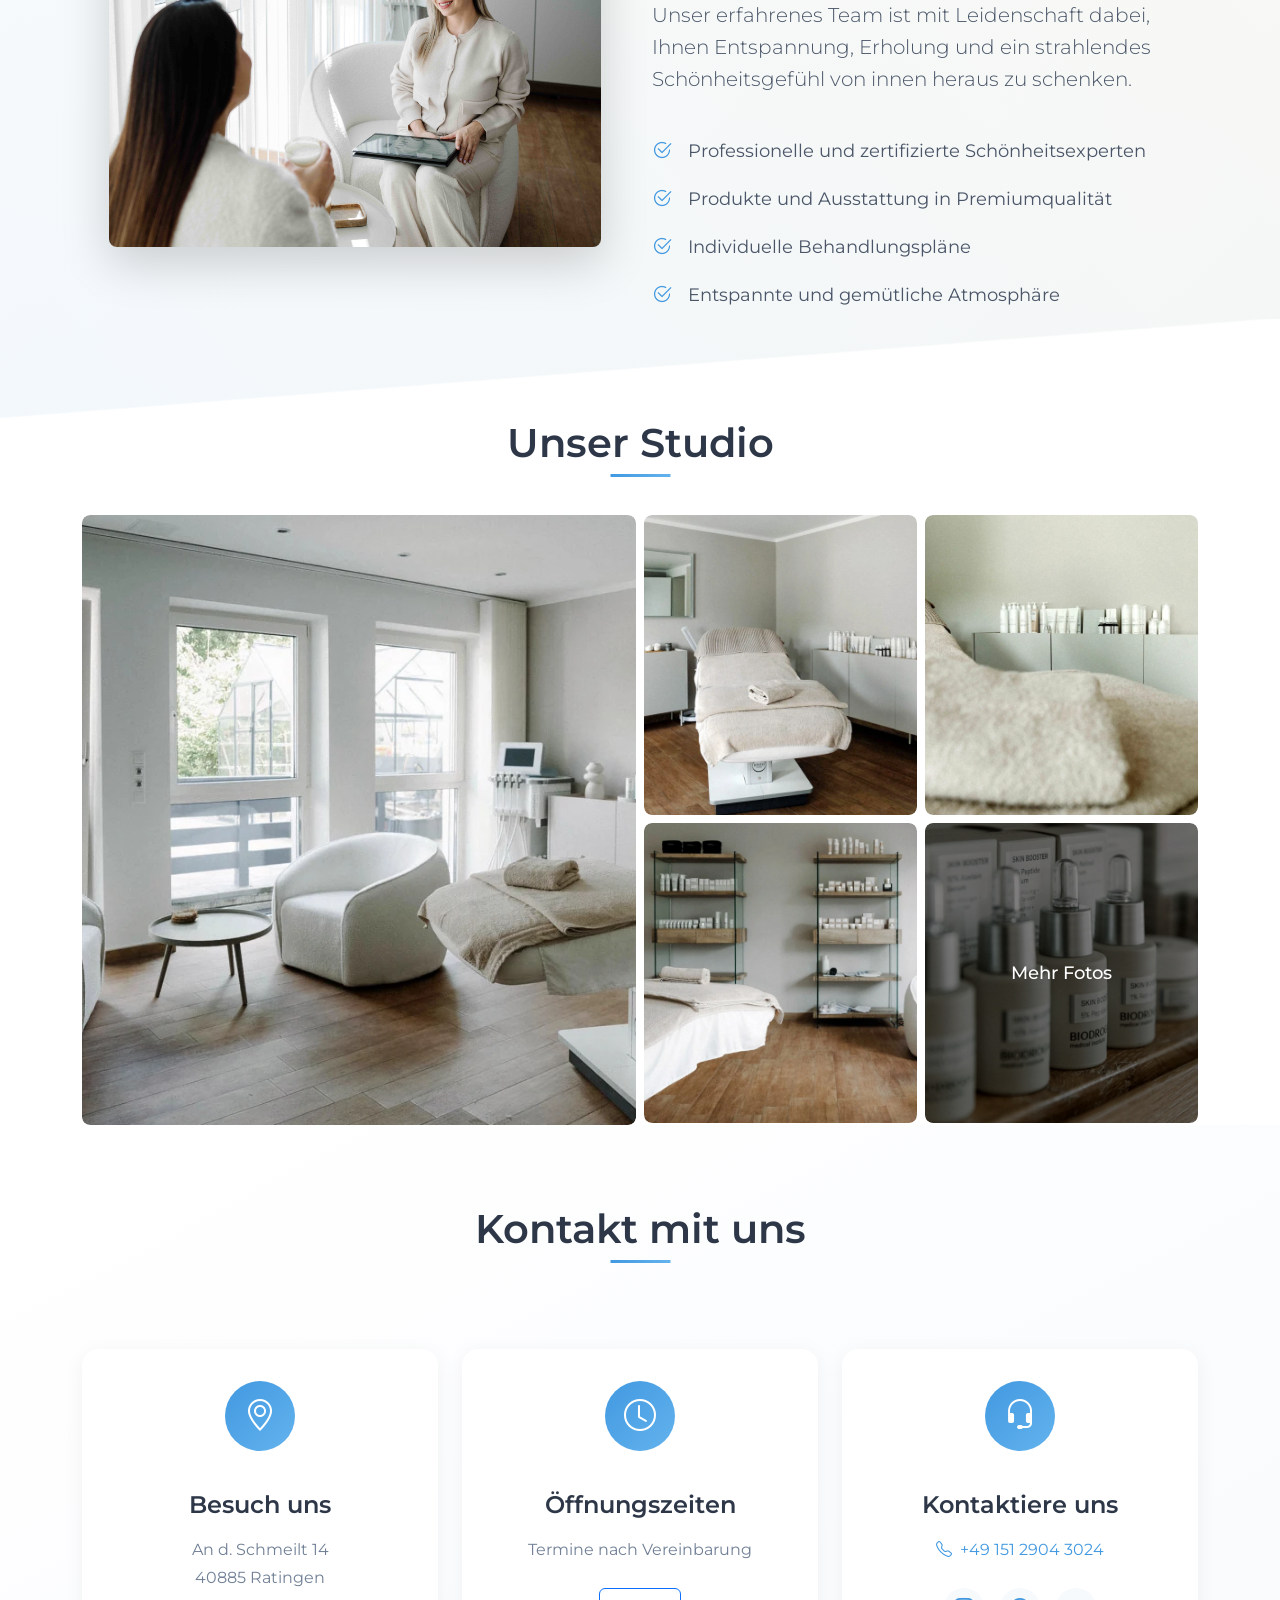
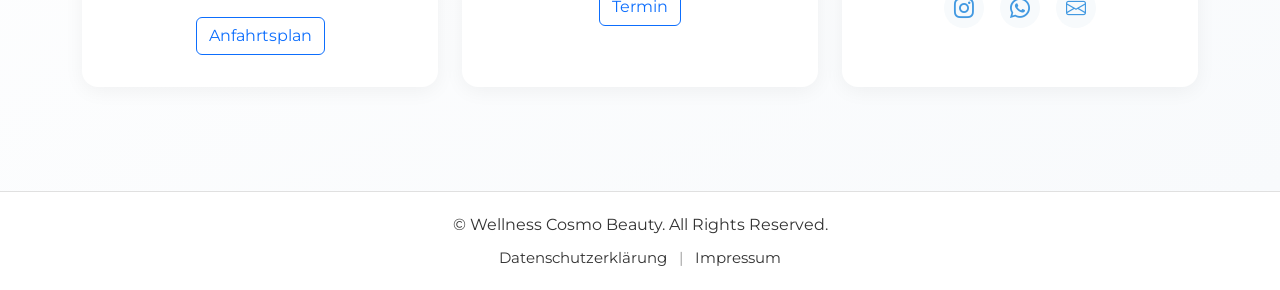
==== commit 10669467: "add impressum and Datenschutzerklaerung" ====
--- a/index.html
+++ b/index.html
@@ -2524,7 +2524,16 @@
 
     <!-- Footer -->
     <footer>
-      <span>© Wellness Cosmo Beauty. All Rights Reserved.</span>
+      <div class="container">
+        <div class="footer-content">
+          <span>© Wellness Cosmo Beauty. All Rights Reserved.</span>
+          <div class="footer-links">
+            <a href="datenschutz.html">Datenschutzerklärung</a>
+            <span class="footer-separator">|</span>
+            <a href="impressum.html">Impressum</a>
+          </div>
+        </div>
+      </div>
     </footer>
 
     <!-- Back to Top Button -->
--- a/css/styles.css
+++ b/css/styles.css
@@ -136,6 +136,36 @@
   text-align: center;
   padding: 20px 0;
   border-top: 1px solid #e0e0e0;
+}
+
+.footer-content {
+  display: flex;
+  flex-direction: column;
+  align-items: center;
+  gap: 8px;
+}
+
+.footer-links {
+  font-size: 0.95rem;
+}
+
+.footer-links a {
+  color: #333;
+  text-decoration: none;
+}
+
+.footer-links a:hover {
+  color: #6c757d;
+  text-decoration: underline;
+}
+
+.footer-separator {
+  margin: 0 8px;
+  color: #999;
+}
+
+.legal-page h2 {
+  text-align: left;
 }
 
 a.btn-light {
@@ -1097,7 +1127,7 @@
 
 /* Add the underline indicator for active tab */
 .price-tabs .nav-link.active::after {
-  content: "";
+  content: '';
   position: absolute;
   bottom: -0.5rem; /* Align with the bottom padding */
   left: 0;
@@ -1328,73 +1358,5 @@
   color: #2d3748;
 }
 
-/* Language Switcher Styles */
-.navbar-language-switcher .dropdown-toggle {
-  padding: 0.5rem 0.75rem;
-  border: 1px solid #ddd;
-  border-radius: 20px;
-  display: flex;
-  align-items: center;
-  gap: 0.25rem;
-  background: transparent;
-}
-
-.navbar-language-switcher .dropdown-toggle::after {
-  display: inline-block;
-  margin-left: 0.5rem;
-  vertical-align: middle;
-  content: "";
-  border-top: 0.3em solid;
-  border-right: 0.3em solid transparent;
-  border-bottom: 0;
-  border-left: 0.3em solid transparent;
-  position: static;
-}
-
-.language-dropdown {
-  min-width: 200px;
-  padding: 0.5rem 0;
-  box-shadow: 0 2px 16px rgba(0, 0, 0, 0.12);
-  border: 1px solid #ddd;
-  border-radius: 12px;
-}
-
-.language-dropdown .dropdown-item {
-  padding: 0.75rem 1rem;
-  color: #222;
-  font-size: 0.9rem;
-  display: flex;
-  align-items: center;
-  gap: 0.5rem;
-}
-
-/* Mobile Styles */
-@media (max-width: 991px) {
-  .navbar-brand {
-    position: absolute;
-    left: 50%;
-    transform: translateX(-50%);
-  }
-
-  .navbar-language-switcher .dropdown-toggle {
-    padding: 0.4rem 0.6rem;
-    font-size: 0.85rem;
-  }
-
-  .navbar-language-switcher .language-dropdown {
-    left: 0;
-    right: auto;
-    margin-top: 0.5rem;
-  }
-}
-
-/* Desktop Styles */
-@media (min-width: 992px) {
-  .navbar-language-switcher {
-    margin-left: 1rem;
-  }
-
-  .navbar-language-switcher .dropdown-toggle {
-    padding: 0.5rem 0.75rem;
-  }
-}
+/*
+</rewritten_file>
